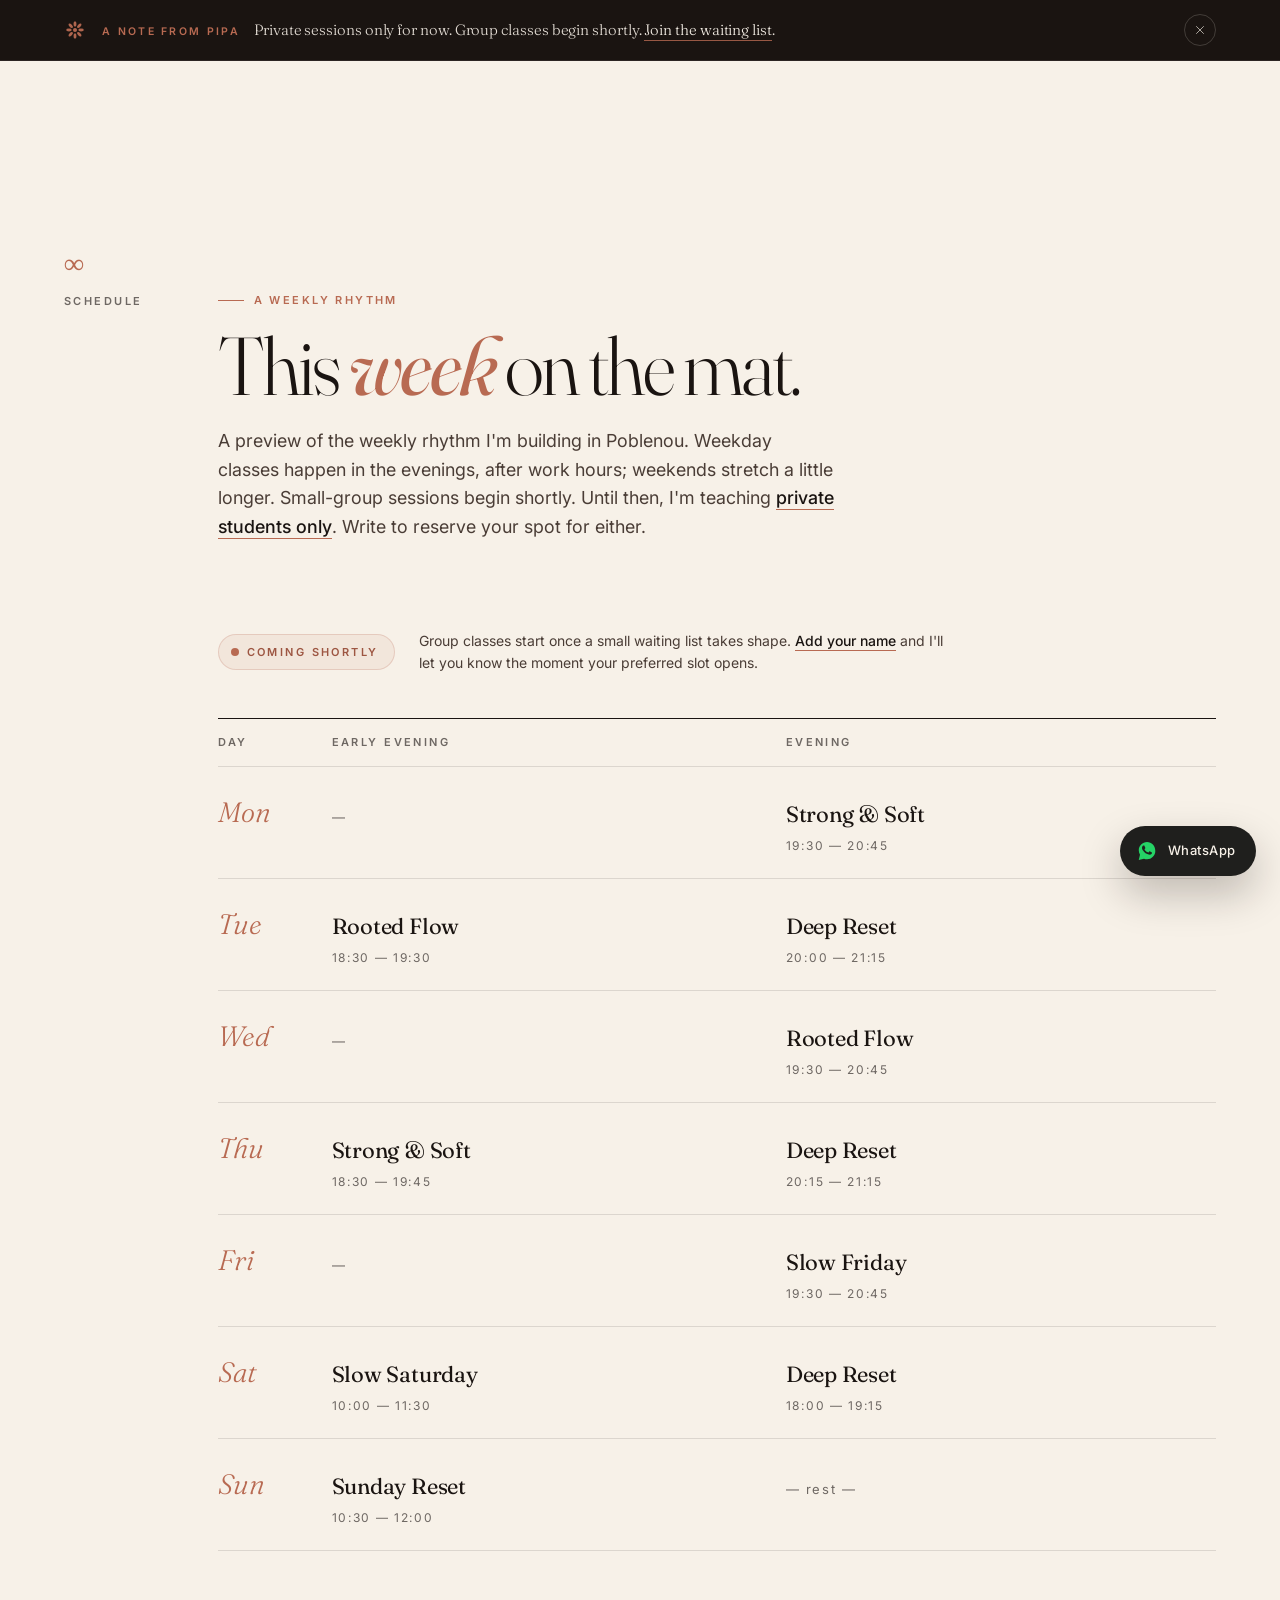
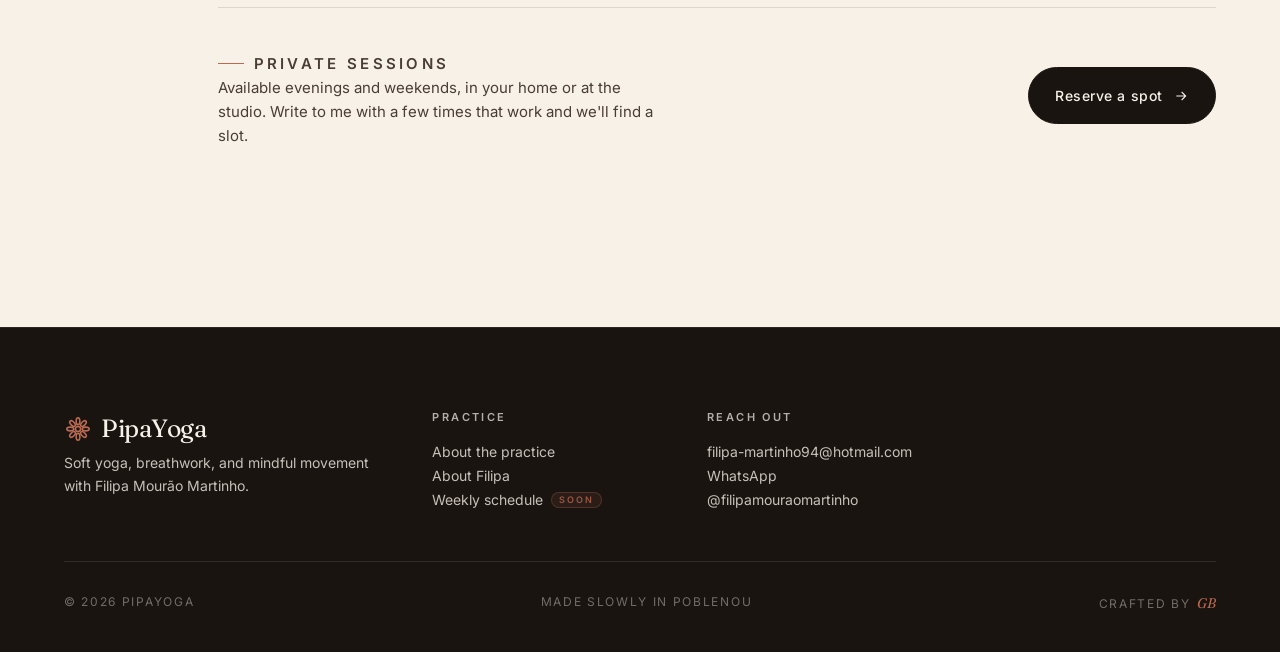
==== schedule.html @ 4cbe16d6 "Update schedule.html" ====
<!doctype html>
<html lang="en">
<head>
  <meta charset="utf-8" />
  <meta name="viewport" content="width=device-width, initial-scale=1" />
  <title>Schedule — PipaYoga · Filipa Mourão Martinho</title>
  <meta name="description" content="Weekly yoga schedule with Filipa in Poblenou, Barcelona. Evening classes on weekdays, longer sessions on weekends." />
  <meta name="theme-color" content="#f7f1e8" />

  <link rel="icon" type="image/svg+xml" href="./favicon.svg" />
  <link rel="apple-touch-icon" href="./favicon.svg" />
  <link rel="preconnect" href="https://fonts.googleapis.com">
  <link rel="preconnect" href="https://fonts.gstatic.com" crossorigin>
  <link rel="stylesheet" href="https://fonts.googleapis.com/css2?family=Fraunces:ital,opsz,wght@0,9..144,300;0,9..144,400;0,9..144,500;1,9..144,300;1,9..144,400&family=Inter:wght@400;500;600;700&display=swap">
  <link rel="stylesheet" href="styles.css" />
</head>
<body class="page-schedule">

<a class="skip" href="#main">Skip to content</a>
<div class="scroll-progress" aria-hidden="true"></div>

<!-- ========================== ANNOUNCEMENT BANNER ========================== -->
<aside class="announce" id="announce" role="region" aria-label="A note from Pipa">
  <div class="announce__inner">
    <svg class="announce__bloom" viewBox="0 0 24 24" aria-hidden="true">
      <ellipse cx="12" cy="5.4" rx="1.6" ry="3"/>
      <ellipse cx="12" cy="5.4" rx="1.6" ry="3" transform="rotate(45 12 12)"/>
      <ellipse cx="12" cy="5.4" rx="1.6" ry="3" transform="rotate(90 12 12)"/>
      <ellipse cx="12" cy="5.4" rx="1.6" ry="3" transform="rotate(135 12 12)"/>
      <ellipse cx="12" cy="5.4" rx="1.6" ry="3" transform="rotate(180 12 12)"/>
      <ellipse cx="12" cy="5.4" rx="1.6" ry="3" transform="rotate(225 12 12)"/>
      <ellipse cx="12" cy="5.4" rx="1.6" ry="3" transform="rotate(270 12 12)"/>
      <ellipse cx="12" cy="5.4" rx="1.6" ry="3" transform="rotate(315 12 12)"/>
      <circle cx="12" cy="12" r="2.2" fill="currentColor"/>
    </svg>
    <p class="announce__text">
      <span class="announce__eyebrow">A note from Pipa</span>
      <span class="announce__body">
        Private sessions only for now. Group classes begin shortly. <a href="index.html#contact">Join the waiting list</a>.
      </span>
    </p>
    <button class="announce__close" id="announceClose" aria-label="Dismiss announcement" aria-controls="announce">
      <svg viewBox="0 0 24 24" width="14" height="14" fill="none" stroke="currentColor" stroke-width="1.6" stroke-linecap="round" aria-hidden="true">
        <path d="M6 6l12 12M18 6L6 18"/>
      </svg>
    </button>
  </div>
</aside>

<header class="nav" id="nav">
  <a href="index.html#home" class="logo">
    <svg viewBox="0 0 24 24" width="28" height="28" fill="none" stroke="currentColor" stroke-width="1.35" stroke-linecap="round" stroke-linejoin="round" aria-hidden="true">
      <ellipse cx="12" cy="5.4" rx="1.6" ry="3"/>
      <ellipse cx="12" cy="5.4" rx="1.6" ry="3" transform="rotate(45 12 12)"/>
      <ellipse cx="12" cy="5.4" rx="1.6" ry="3" transform="rotate(90 12 12)"/>
      <ellipse cx="12" cy="5.4" rx="1.6" ry="3" transform="rotate(135 12 12)"/>
      <ellipse cx="12" cy="5.4" rx="1.6" ry="3" transform="rotate(180 12 12)"/>
      <ellipse cx="12" cy="5.4" rx="1.6" ry="3" transform="rotate(225 12 12)"/>
      <ellipse cx="12" cy="5.4" rx="1.6" ry="3" transform="rotate(270 12 12)"/>
      <ellipse cx="12" cy="5.4" rx="1.6" ry="3" transform="rotate(315 12 12)"/>
      <circle cx="12" cy="12" r="2.2"/>
    </svg>
    <span>PipaYoga</span>
  </a>

  <nav class="nav__links" aria-label="Primary">
    <a href="index.html#about">About</a>
    <a href="index.html#practice">Practice</a>
    <a href="index.html#filipa">Filipa</a>
    <a href="schedule.html" class="nav__link--soon" aria-current="page">Schedule<span class="nav__soon" aria-label="(group classes coming soon)">soon</span></a>
    <a href="index.html#voices">Voices</a>
    <a href="index.html#contact">Contact</a>
  </nav>

  <a class="nav__icon" href="https://instagram.com/filipamouraomartinho" target="_blank" rel="noopener" aria-label="Filipa on Instagram">
    <svg viewBox="0 0 24 24" width="18" height="18" fill="none" stroke="currentColor" stroke-width="1.6" stroke-linecap="round" stroke-linejoin="round" aria-hidden="true">
      <rect x="3" y="3" width="18" height="18" rx="5"/>
      <circle cx="12" cy="12" r="4"/>
      <circle cx="17.5" cy="6.5" r="1" fill="currentColor" stroke="none"/>
    </svg>
  </a>
  <a class="nav__cta" href="index.html#contact">Book a class</a>

  <button class="nav__menu" id="menuBtn" aria-expanded="false" aria-controls="mobileMenu" aria-label="Open menu">
    <span></span><span></span>
  </button>
</header>

<div class="mobile-menu" id="mobileMenu" aria-hidden="true">
  <nav>
    <a href="index.html#about">About</a>
    <a href="index.html#practice">Practice</a>
    <a href="index.html#filipa">Filipa</a>
    <a href="schedule.html" class="nav__link--soon">Schedule<span class="nav__soon">soon</span></a>
    <a href="index.html#voices">Voices</a>
    <a href="index.html#contact">Contact</a>
    <a href="https://instagram.com/filipamouraomartinho" target="_blank" rel="noopener">Instagram</a>
    <a class="mobile-menu__cta" href="index.html#contact">Book a class</a>
  </nav>
</div>

<main id="main">

  <section class="section section--page">
    <aside class="section__label">
      <span class="num">∞</span>
      <span class="kicker">Schedule</span>
    </aside>

    <header class="page-head">
      <p class="eyebrow">A weekly rhythm</p>
      <h1 class="display display--lg">This <em>week</em> on the mat.</h1>
      <p class="lead">A preview of the weekly rhythm I'm building in Poblenou. Weekday classes happen in the evenings, after work hours; weekends stretch a little longer. Small-group sessions begin shortly. Until then, I'm teaching <a href="index.html#contact" class="page-head__link">private students only</a>. Write to reserve your spot for either.</p>
    </header>

    <div class="schedule-preview" aria-label="Preview status">
      <span class="schedule-preview__tag">
        <span class="schedule-preview__dot" aria-hidden="true"></span>
        Coming shortly
      </span>
      <p class="schedule-preview__text">
        Group classes start once a small waiting list takes shape. <a href="index.html#contact">Add your name</a> and I'll let you know the moment your preferred slot opens.
      </p>
    </div>

    <div class="schedule">
      <div class="schedule__row schedule__row--head">
        <span>Day</span>
        <span>Early evening</span>
        <span>Evening</span>
      </div>

      <div class="schedule__row">
        <span class="schedule__day">Mon</span>
        <span class="schedule__cell schedule__cell--empty">—</span>
        <span class="schedule__cell">
          <strong>Strong &amp; Soft</strong>
          <em>19:30 — 20:45</em>
        </span>
      </div>

      <div class="schedule__row">
        <span class="schedule__day">Tue</span>
        <span class="schedule__cell">
          <strong>Rooted Flow</strong>
          <em>18:30 — 19:30</em>
        </span>
        <span class="schedule__cell">
          <strong>Deep Reset</strong>
          <em>20:00 — 21:15</em>
        </span>
      </div>

      <div class="schedule__row">
        <span class="schedule__day">Wed</span>
        <span class="schedule__cell schedule__cell--empty">—</span>
        <span class="schedule__cell">
          <strong>Rooted Flow</strong>
          <em>19:30 — 20:45</em>
        </span>
      </div>

      <div class="schedule__row">
        <span class="schedule__day">Thu</span>
        <span class="schedule__cell">
          <strong>Strong &amp; Soft</strong>
          <em>18:30 — 19:45</em>
        </span>
        <span class="schedule__cell">
          <strong>Deep Reset</strong>
          <em>20:15 — 21:15</em>
        </span>
      </div>

      <div class="schedule__row">
        <span class="schedule__day">Fri</span>
        <span class="schedule__cell schedule__cell--empty">—</span>
        <span class="schedule__cell">
          <strong>Slow Friday</strong>
          <em>19:30 — 20:45</em>
        </span>
      </div>

      <div class="schedule__row">
        <span class="schedule__day">Sat</span>
        <span class="schedule__cell">
          <strong>Slow Saturday</strong>
          <em>10:00 — 11:30</em>
        </span>
        <span class="schedule__cell">
          <strong>Deep Reset</strong>
          <em>18:00 — 19:15</em>
        </span>
      </div>

      <div class="schedule__row">
        <span class="schedule__day">Sun</span>
        <span class="schedule__cell">
          <strong>Sunday Reset</strong>
          <em>10:30 — 12:00</em>
        </span>
        <span class="schedule__cell schedule__cell--empty">— rest —</span>
      </div>
    </div>

    <div class="schedule__foot">
      <div>
        <p class="eyebrow">Private sessions</p>
        <p>Available evenings and weekends, in your home or at the studio. Write to me with a few times that work and we'll find a slot.</p>
      </div>
      <a class="btn btn--primary" href="index.html#contact">
        Reserve a spot
        <svg viewBox="0 0 24 24" width="16" height="16" fill="none" stroke="currentColor" stroke-width="1.6"><path d="M5 12h14M13 6l6 6-6 6"/></svg>
      </a>
    </div>
  </section>

</main>

<footer class="footer">
  <div class="footer__top">
    <div class="footer__brand">
      <span class="logo logo--footer">
        <svg viewBox="0 0 24 24" width="28" height="28" fill="none" stroke="currentColor" stroke-width="1.35" stroke-linecap="round" stroke-linejoin="round" aria-hidden="true">
          <ellipse cx="12" cy="5.4" rx="1.6" ry="3"/>
          <ellipse cx="12" cy="5.4" rx="1.6" ry="3" transform="rotate(45 12 12)"/>
          <ellipse cx="12" cy="5.4" rx="1.6" ry="3" transform="rotate(90 12 12)"/>
          <ellipse cx="12" cy="5.4" rx="1.6" ry="3" transform="rotate(135 12 12)"/>
          <ellipse cx="12" cy="5.4" rx="1.6" ry="3" transform="rotate(180 12 12)"/>
          <ellipse cx="12" cy="5.4" rx="1.6" ry="3" transform="rotate(225 12 12)"/>
          <ellipse cx="12" cy="5.4" rx="1.6" ry="3" transform="rotate(270 12 12)"/>
          <ellipse cx="12" cy="5.4" rx="1.6" ry="3" transform="rotate(315 12 12)"/>
          <circle cx="12" cy="12" r="2.2"/>
        </svg>
        PipaYoga
      </span>
      <p>Soft yoga, breathwork, and mindful movement with Filipa Mourão Martinho.</p>
    </div>
    <div>
      <strong>Practice</strong>
      <p><a href="index.html#about">About the practice</a><br>
      <a href="index.html#filipa">About Filipa</a><br>
      <a href="schedule.html" class="nav__link--soon">Weekly schedule<span class="nav__soon">soon</span></a></p>
    </div>
    <div>
      <strong>Reach out</strong>
      <p><a href="mailto:filipa-martinho94@hotmail.com">filipa-martinho94@hotmail.com</a><br>
      <a href="https://wa.me/351912135446" target="_blank" rel="noopener">WhatsApp</a><br>
      <a href="https://instagram.com/filipamouraomartinho" target="_blank" rel="noopener">@filipamouraomartinho</a></p>
    </div>
  </div>
  <div class="footer__bottom">
    <span>© <span id="year">2026</span> PipaYoga</span>
    <span>Made slowly in Poblenou</span>
    <span class="footer__sig">Crafted by <em>GB</em></span>
  </div>
</footer>

<a class="whatsapp" href="https://wa.me/351912135446?text=Hi%20Filipa%2C%20I%27d%20like%20to%20book%20a%20class" target="_blank" rel="noopener" aria-label="Message Filipa on WhatsApp">
  <svg viewBox="0 0 32 32" width="22" height="22" fill="currentColor" aria-hidden="true">
    <path d="M16.04 3C9.4 3 4 8.4 4 15.04c0 2.27.63 4.5 1.83 6.43L4 29l7.7-1.78a12 12 0 0 0 4.34.81h.01c6.64 0 12.04-5.4 12.04-12.04C28.09 8.4 22.69 3 16.04 3zm6.94 16.7c-.3.83-1.74 1.62-2.4 1.7-.61.06-1.38.09-2.23-.14-.51-.16-1.18-.38-2.03-.74-3.57-1.54-5.9-5.13-6.08-5.36-.18-.24-1.45-1.93-1.45-3.68 0-1.74.92-2.6 1.24-2.96.32-.36.7-.45.93-.45.23 0 .47.01.67.01.21.01.5-.08.78.6.3.71 1 2.45 1.09 2.62.09.18.15.39.03.62-.12.24-.18.39-.36.6-.18.21-.39.47-.55.63-.18.18-.37.38-.16.74.21.36.93 1.54 2 2.49 1.37 1.22 2.53 1.6 2.89 1.78.36.18.57.15.78-.09.21-.24.9-1.05 1.14-1.41.24-.36.48-.3.81-.18.33.12 2.07.98 2.43 1.16.36.18.6.27.69.42.09.15.09.86-.21 1.69z"/>
  </svg>
  <span>WhatsApp</span>
</a>

<script src="script.js"></script>
</body>
</html>
---- styles.css ----
/* =====================================================
   PIPA YOGA — editorial wellness magazine
   ===================================================== */

/* ---------- Tokens ---------- */
:root {
  /* Colour — disciplined: paper, ink, one accent */
  --paper:        #f7f1e8;
  --paper-warm:   #efe5d4;
  --paper-deep:   #e6d8c3;
  --ink:          #1a1411;
  --ink-soft:     #4a3d36;
  --ink-muted:    rgba(26, 20, 17, 0.62);
  --ink-faint:    rgba(26, 20, 17, 0.14);
  --line:         rgba(26, 20, 17, 0.12);
  --line-soft:    rgba(26, 20, 17, 0.07);
  --clay:         #b86a52;
  --clay-deep:    #9d5642;

  /* Type */
  --serif:  "Fraunces", "Times New Roman", Georgia, serif;
  --sans:   "Inter", -apple-system, BlinkMacSystemFont, "Segoe UI", Helvetica, Arial, sans-serif;

  /* Rhythm */
  --gutter: 5vw;
  --max:    1320px;
  --radius: 8px;
  --radius-img: 14px;

  /* Motion */
  --ease: cubic-bezier(.22,.61,.36,1);
  --ease-out: cubic-bezier(.16,1,.3,1);
}

/* ---------- Reset / base ---------- */
*, *::before, *::after { box-sizing: border-box; }
html { -webkit-text-size-adjust: 100%; scroll-behavior: smooth; }body {
  margin: 0;
  font-family: var(--sans);
  font-size: 17px;
  line-height: 1.65;
  color: var(--ink);
  background: var(--paper);
  -webkit-font-smoothing: antialiased;
  text-rendering: optimizeLegibility;
  overflow-x: hidden;
}
img, svg { display: block; max-width: 100%; }
a { color: inherit; text-decoration: none; }
button { font: inherit; cursor: pointer; background: none; border: 0; color: inherit; }
input, select, textarea { font: inherit; color: inherit; }

::selection { background: var(--clay); color: var(--paper); }

/* In-page anchor links shouldn't hide behind the sticky nav */
section[id], .hero { scroll-margin-top: 84px; }

/* Accessible focus rings — only when keyboard-navigating */
:focus { outline: none; }
:focus-visible {
  outline: 2px solid var(--clay);
  outline-offset: 3px;
  border-radius: 4px;
}
.btn:focus-visible,
.nav__cta:focus-visible,
.voices__arrow:focus-visible,
.voices__dot:focus-visible {
  outline-offset: 4px;
}

.skip {
  position: absolute; left: -9999px; top: 0;
  background: var(--ink); color: var(--paper);
  padding: 12px 16px; z-index: 100;
}
.skip:focus { left: 12px; top: 12px; }

/* ---------- Scroll progress ---------- */
.scroll-progress {
  position: fixed; top: 0; left: 0; right: 0;
  height: 2px; background: var(--clay);
  transform-origin: 0 50%; transform: scaleX(0);
  z-index: 60; transition: transform .15s linear;
}

/* ---------- Type ---------- */
.eyebrow {
  margin: 0 0 18px;
  font-family: var(--sans);
  font-size: 11px;
  letter-spacing: .22em;
  text-transform: uppercase;
  font-weight: 600;
  color: var(--clay);
  display: inline-flex; align-items: center; gap: 10px;
}
.eyebrow::before {
  content: ""; width: 26px; height: 1px; background: var(--clay);
}
.eyebrow--light { color: rgba(247,241,232,.86); }
.eyebrow--light::before { background: rgba(247,241,232,.6); }

.label {
  font-family: var(--sans);
  font-size: 11px;
  letter-spacing: .22em;
  text-transform: uppercase;
  font-weight: 500;
  color: var(--ink-muted);
}

.display {
  margin: 0;
  font-family: var(--serif);
  font-weight: 300;
  font-style: normal;
  font-size: clamp(56px, 11vw, 168px);
  line-height: .92;
  letter-spacing: -.035em;
  font-variation-settings: "opsz" 144;
}
.display em {
  font-style: italic;
  font-weight: 400;
  color: var(--clay);
}
.display--lg { font-size: clamp(48px, 9vw, 132px); }
.display--md { font-size: clamp(40px, 6.6vw, 92px); letter-spacing: -.025em; }
.display--sm { font-size: clamp(32px, 4vw, 56px); letter-spacing: -.02em; }

.lead {
  margin: 24px 0 0;
  max-width: 56ch;
  font-size: clamp(17px, 1.4vw, 20px);
  line-height: 1.6;
  color: var(--ink-soft);
}
.lead--light { color: rgba(247,241,232,.84); }

.lede {
  margin: 0;
  max-width: 52ch;
  font-size: clamp(17px, 1.5vw, 21px);
  line-height: 1.55;
  color: var(--ink-soft);
}

.drop::first-letter {
  font-family: var(--serif);
  font-size: 4.4em;
  font-weight: 400;
  font-style: italic;
  float: left;
  line-height: .85;
  padding: 8px 14px 0 0;
  color: var(--clay);
}

/* ---------- Buttons ---------- */
.btn {
  --bg: transparent;
  --fg: var(--ink);
  --bd: var(--ink);
  display: inline-flex; align-items: center; justify-content: center; gap: 10px;
  padding: 16px 26px;
  border: 1px solid var(--bd);
  background: var(--bg);
  color: var(--fg);
  font-weight: 500;
  font-size: 14px;
  letter-spacing: .04em;
  border-radius: 999px;
  transition: transform .35s var(--ease), background .35s var(--ease), color .35s var(--ease), border-color .35s var(--ease), box-shadow .35s var(--ease);
  will-change: transform;
}
.btn svg { transition: transform .35s var(--ease); }
.btn:hover { transform: translateY(-2px); box-shadow: 0 14px 30px rgba(26,20,17,.12); }
.btn:hover svg { transform: translateX(3px); }

.btn--primary { --bg: var(--ink); --fg: var(--paper); --bd: var(--ink); }
.btn--primary:hover { --bg: var(--clay); --bd: var(--clay); }

.btn--ghost { --bg: transparent; --fg: var(--ink); --bd: var(--ink-faint); }
.btn--ghost:hover { --bd: var(--ink); }

.btn--light { --bg: var(--paper); --fg: var(--ink); --bd: var(--paper); }
.btn--light:hover { --bg: var(--clay); --fg: var(--paper); --bd: var(--clay); }

.btn--sm { padding: 12px 20px; font-size: 13px; }

/* ---------- Nav ---------- */
.nav {
  position: fixed; top: 0; left: 0; right: 0;
  height: 78px;
  padding: 0 var(--gutter);
  display: flex; align-items: center; justify-content: space-between;
  z-index: 50;
  background: rgba(247, 241, 232, .82);
  backdrop-filter: saturate(140%) blur(14px);
  -webkit-backdrop-filter: saturate(140%) blur(14px);
  border-bottom: 1px solid transparent;
  transition: height .3s var(--ease), background .3s var(--ease), border-color .3s var(--ease);
}
.nav.is-scrolled {
  height: 64px;
  border-color: var(--line-soft);
  background: rgba(247, 241, 232, .94);
}
.logo {
  display: inline-flex; align-items: center; gap: 9px;
  font-family: var(--serif);
  font-size: 23px;
  font-weight: 400;
  letter-spacing: -.012em;
}
.logo svg {
  color: var(--clay);
  flex-shrink: 0;
  /* let the sunflower spin slowly when you hover the lockup */
  transition: transform 1.2s var(--ease);
  transform-origin: 50% 50%;
}
.logo:hover svg { transform: rotate(45deg); }
.logo--footer { color: var(--paper); font-size: 25px; }
.logo--footer svg { color: var(--clay); }

.nav__links {
  display: flex; gap: 32px;
  font-size: 13px;
  letter-spacing: .04em;
  font-weight: 500;
}
.nav__links a {
  color: var(--ink-muted);
  position: relative;
  padding: 6px 0;
  transition: color .25s var(--ease);
}
.nav__links a::after {
  content: ""; position: absolute; left: 0; bottom: 0;
  width: 100%; height: 1px; background: var(--ink);
  transform: scaleX(0); transform-origin: 100% 50%;
  transition: transform .35s var(--ease);
}
.nav__links a:hover, .nav__links a[aria-current="page"] { color: var(--ink); }
.nav__links a:hover::after, .nav__links a[aria-current="page"]::after { transform: scaleX(1); transform-origin: 0 50%; }

/* Schedule link gets a small "soon" annotation while group classes
   are being scheduled. Sits inline so the link itself stays clickable
   as one element. Reads as an editorial whisper, not a badge. */
.nav__link--soon { display: inline-flex; align-items: center; gap: 8px; }
/* Don't run the full-width underline beneath the pill — the pill IS
   the visual emphasis on this link. */
.nav__link--soon::after { display: none; }
.nav__soon {
  display: inline-flex;
  align-items: center;
  padding: 2px 7px 3px;
  background: rgba(184, 106, 82, 0.10);
  border: 1px solid rgba(184, 106, 82, 0.28);
  border-radius: 999px;
  font-family: var(--sans);
  font-size: 9px;
  letter-spacing: .2em;
  text-transform: uppercase;
  font-weight: 600;
  color: var(--clay-deep);
  line-height: 1;
  transition: background .25s var(--ease), color .25s var(--ease), border-color .25s var(--ease);
}
.nav__link--soon:hover .nav__soon {
  background: var(--clay);
  color: var(--paper);
  border-color: var(--clay);
}
/* The mobile-menu uses bigger Fraunces lines, so the soon pill needs
   more breathing room and a slightly larger size to balance. */
.mobile-menu .nav__link--soon { gap: 12px; }
.mobile-menu .nav__soon {
  font-size: 10px;
  padding: 3px 10px 4px;
}

.nav__cta {
  display: inline-flex; align-items: center;
  padding: 10px 18px;
  border: 1px solid var(--ink);
  border-radius: 999px;
  font-size: 13px; font-weight: 500;
  transition: background .3s var(--ease), color .3s var(--ease);
}
.nav__cta:hover { background: var(--ink); color: var(--paper); }

.nav__icon {
  display: inline-flex; align-items: center; justify-content: center;
  width: 38px; height: 38px;
  margin-right: 6px;
  border-radius: 999px;
  color: var(--ink-muted);
  transition: color .25s var(--ease), background .25s var(--ease), transform .35s var(--ease);
}
.nav__icon:hover { color: var(--clay); background: rgba(26,20,17,.05); transform: translateY(-1px); }

.nav__menu {
  display: none;
  width: 36px; height: 36px;
  flex-direction: column; align-items: center; justify-content: center; gap: 5px;
}
.nav__menu span {
  display: block; width: 22px; height: 1.5px;
  background: var(--ink); transition: transform .3s var(--ease), opacity .2s var(--ease);
}
.nav__menu[aria-expanded="true"] span:first-child { transform: translateY(3px) rotate(45deg); }
.nav__menu[aria-expanded="true"] span:last-child { transform: translateY(-3px) rotate(-45deg); }

.mobile-menu {
  position: fixed; inset: 0;
  background: var(--paper);
  z-index: 45;
  display: flex; align-items: center; justify-content: center;
  opacity: 0; pointer-events: none;
  transition: opacity .35s var(--ease);
}
.mobile-menu.is-open { opacity: 1; pointer-events: auto; }
.mobile-menu nav {
  display: flex; flex-direction: column; gap: 18px;
  text-align: center;
  font-family: var(--serif);
  font-size: 36px;
  font-weight: 300;
}
.mobile-menu nav a { color: var(--ink); }
.mobile-menu__cta {
  margin-top: 18px;
  font-family: var(--sans);
  font-size: 14px;
  letter-spacing: .04em;
  padding: 14px 28px;
  border: 1px solid var(--ink);
  border-radius: 999px;
}

/* ---------- Section primitives ---------- */
.section {
  position: relative;
  padding: clamp(96px, 14vw, 180px) var(--gutter);
  max-width: var(--max);
  margin: 0 auto;
}
.section__label {
  position: absolute;
  left: var(--gutter);
  top: clamp(96px, 14vw, 180px);
  display: flex; flex-direction: column; gap: 6px;
  font-size: 11px;
  letter-spacing: .22em;
  text-transform: uppercase;
  font-weight: 600;
  color: var(--ink-muted);
  /* sticky on tall screens */
}
.section__label .num {
  font-family: var(--serif);
  font-size: 28px;
  font-weight: 300;
  font-style: italic;
  letter-spacing: 0;
  text-transform: none;
  color: var(--clay);
}
.section__label--light { color: var(--paper); }
.section__label--light .num { color: var(--clay); }
.section__label--light .kicker { color: var(--paper); opacity: .92; }

.section__head {
  max-width: 880px;
  margin: 0 0 clamp(48px, 7vw, 88px) clamp(0px, 12vw, 200px);
}

/* ---------- HERO ---------- */
.hero {
  position: relative;
  min-height: 100vh;
  padding: 108px var(--gutter) 70px;
  max-width: var(--max);
  margin: 0 auto;
  display: grid;
  grid-template-columns: 1.35fr 1fr;
  grid-template-rows: auto auto 1fr;
  gap: 0 60px;
  align-items: start;
}
.hero__meta {
  grid-column: 1 / -1;
  display: flex; justify-content: space-between; align-items: center;
  padding-bottom: 16px;
  border-bottom: 1px solid var(--line);
  margin-bottom: clamp(28px, 4vw, 48px);
}
.hero h1.display {
  grid-column: 1 / 2;
  grid-row: 2 / 3;
  align-self: start;
  margin-top: clamp(8px, 2vw, 24px);
  /* Slightly tighter than the global .display so two-word lines fit the hero column */
  font-size: clamp(54px, 9.4vw, 148px);
}
/* Each line of the hero headline holds together — never wraps mid-phrase */
.hero__line {
  display: inline-block;
  white-space: nowrap;
}
.hero__foot {
  grid-column: 1 / 2;
  grid-row: 3 / 4;
  margin-top: clamp(32px, 5vw, 56px);
  display: flex; flex-direction: column; gap: 24px;
  max-width: 580px;
}
.hero__actions { display: flex; flex-wrap: wrap; gap: 12px; }
.hero__image {
  grid-column: 2 / 3;
  grid-row: 2 / 4;
  margin: 0;
  position: relative;
  align-self: start;
}
.hero__image-main {
  margin: 0;
  position: relative;
  border-radius: var(--radius-img);
  overflow: hidden;
  /* Safari fix: isolation + radial mask forces overflow:hidden to clip transformed children */
  isolation: isolate;
  -webkit-mask-image: -webkit-radial-gradient(white, black);
          mask-image: radial-gradient(white, black);
  background: var(--paper);
  transition: box-shadow .6s var(--ease);
  box-shadow: 0 28px 64px rgba(26, 20, 17, 0.14);
}
.hero__image-main img {
  display: block;
  width: 100%;
  height: clamp(440px, 72vh, 760px);
  object-fit: cover;
  border-radius: var(--radius-img);
  will-change: transform;
}
.hero__image:hover .hero__image-main {
  box-shadow: 0 36px 80px rgba(26, 20, 17, 0.18);
}

/* ----- Hero pull-quote (paper card, top-left, balances the credential card) ----- */
.hero__quote {
  margin: 0;
  position: absolute;
  top: -22px;
  left: -34px;
  z-index: 4;
  width: clamp(196px, 26%, 232px);
  display: grid;
  grid-template-columns: auto 1fr;
  align-items: start;
  gap: 6px 12px;

  background: var(--paper);
  padding: 16px 20px 18px;
  border-radius: 4px;

  opacity: 0;
  transform: rotate(0deg) translate(-22px, -22px) scale(.94);
  transition:
    opacity 1.2s var(--ease-out) .25s,
    transform 1.2s var(--ease-out) .25s,
    box-shadow .5s var(--ease);
  box-shadow:
    0 1px 2px rgba(26, 20, 17, 0.08),
    0 24px 56px rgba(26, 20, 17, 0.20);
}
.hero__image.is-visible .hero__quote {
  opacity: 1;
  transform: rotate(-2.2deg) translate(0, 0) scale(1);
}
.hero__quote-mark {
  font-family: var(--serif);
  font-weight: 300;
  font-style: italic;
  font-size: 56px;
  line-height: .55;
  color: var(--clay);
  margin-top: 10px;
  user-select: none;
}
.hero__quote-text {
  margin: 0;
  font-family: var(--serif);
  font-weight: 300;
  font-style: italic;
  font-size: clamp(17px, 1.55vw, 20px);
  line-height: 1.25;
  letter-spacing: -.012em;
  color: var(--ink);
}
.hero__quote-text em {
  font-style: italic;
  color: var(--clay);
  font-weight: 400;
}
.hero__image:hover .hero__quote {
  transform: rotate(0deg) translateY(-6px) scale(1.03);
  box-shadow:
    0 1px 2px rgba(26, 20, 17, 0.08),
    0 36px 80px rgba(26, 20, 17, 0.28);
}

/* ----- Credential card (polaroid-style, intentional, anchors credibility) ----- */
.hero__credential {
  margin: 0;
  position: absolute;
  right: -34px;
  bottom: -56px;
  z-index: 3;
  width: clamp(196px, 28%, 248px);

  background: var(--paper);
  padding: 12px 12px 18px;
  border-radius: 4px;

  display: flex;
  flex-direction: column;
  gap: 14px;

  opacity: 0;
  transform: rotate(0deg) translate(28px, 40px) scale(.94);
  transition:
    opacity 1.2s var(--ease-out) .45s,
    transform 1.2s var(--ease-out) .45s,
    box-shadow .5s var(--ease);
  box-shadow:
    0 1px 2px rgba(26, 20, 17, 0.08),
    0 26px 60px rgba(26, 20, 17, 0.22);
}
.hero__image.is-visible .hero__credential {
  opacity: 1;
  transform: rotate(2.5deg) translate(0, 0) scale(1);
}
.hero__credential-photo {
  width: 100%;
  height: clamp(170px, 22vh, 210px);
  overflow: hidden;
  border-radius: 2px;
  background: var(--paper-warm);
  position: relative;
}
.hero__credential-photo img {
  display: block;
  width: 100%;
  height: 100%;
  object-fit: cover;
  transition: transform 1.2s var(--ease-out);
}
.hero__credential-cap {
  display: flex;
  flex-direction: column;
  align-items: center;
  gap: 6px;
  padding: 0 6px 2px;
  text-align: center;
}
.hero__credential-eyebrow {
  font-family: var(--sans);
  font-size: 9px;
  letter-spacing: .3em;
  text-transform: uppercase;
  font-weight: 700;
  color: var(--clay);
  display: inline-flex;
  align-items: center;
  gap: 8px;
}
.hero__credential-eyebrow::before,
.hero__credential-eyebrow::after {
  content: "";
  display: inline-block;
  width: 16px;
  height: 1px;
  background: var(--clay);
  opacity: .55;
}
.hero__credential-title {
  font-family: var(--serif);
  font-weight: 400;
  font-style: normal;
  font-size: clamp(17px, 1.6vw, 20px);
  letter-spacing: -.012em;
  color: var(--ink);
  line-height: 1.1;
}
.hero__credential-title em {
  font-style: italic;
  color: var(--clay);
}
.hero__credential-meta {
  font-family: var(--sans);
  font-size: 9.5px;
  letter-spacing: .2em;
  text-transform: uppercase;
  font-weight: 500;
  color: var(--ink-muted);
  line-height: 1.5;
}
.hero__image:hover .hero__credential {
  transform: rotate(0deg) translateY(-6px) scale(1.03);
  box-shadow:
    0 1px 2px rgba(26, 20, 17, 0.08),
    0 36px 80px rgba(26, 20, 17, 0.28);
}
.hero__image:hover .hero__credential-photo img {
  transform: scale(1.04);
}
.hero__scroll {
  /* Sits inline within .hero__actions, next to the buttons.
     Visible immediately on hero load — no scrolling required. */
  display: inline-flex;
  align-items: center;
  gap: 10px;
  margin-left: 6px;
  padding: 16px 4px;
  font-size: 11px;
  letter-spacing: .22em;
  text-transform: uppercase;
  color: var(--ink-muted);
  animation: bob 2.6s ease-in-out infinite;
  transition: color .25s var(--ease);
}
.hero__scroll:hover { color: var(--ink); }
.hero__scroll svg { transition: transform .35s var(--ease); }
.hero__scroll:hover svg { transform: translateY(2px); }
@keyframes bob {
  0%, 100% { transform: translateY(0); }
  50%      { transform: translateY(4px); }
}

/* ---------- INTRO ---------- */
.intro {
  display: grid;
  grid-template-columns: 1fr 1.1fr;
  gap: clamp(40px, 6vw, 84px);
  align-items: center;
  margin-left: clamp(0px, 12vw, 200px);
}
.intro__image { margin: 0; position: relative; }
.intro__image img {
  width: 100%;
  height: clamp(420px, 60vh, 640px);
  object-fit: cover;
  border-radius: var(--radius-img);
}
.intro__image figcaption {
  margin-top: 12px;
  font-size: 11px;
  letter-spacing: .2em;
  text-transform: uppercase;
  color: var(--ink-muted);
}
.facts {
  margin: 40px 0 0;
  display: grid;
  grid-template-columns: repeat(3, 1fr);
  gap: 24px;
  border-top: 1px solid var(--line);
  padding-top: 28px;
}
.facts div {
  display: flex; flex-direction: column; gap: 6px;
}
.facts dt {
  font-family: var(--serif);
  font-size: clamp(36px, 4vw, 52px);
  font-weight: 300;
  font-style: italic;
  color: var(--ink);
  line-height: 1;
  letter-spacing: -.02em;
}
.facts dd {
  margin: 0;
  font-size: 12px;
  letter-spacing: .14em;
  text-transform: uppercase;
  color: var(--ink-muted);
  font-weight: 500;
}

/* ---------- PRACTICE cards ---------- */
.cards {
  display: grid;
  grid-template-columns: repeat(3, 1fr);
  gap: 28px;
}
.card {
  display: flex; flex-direction: column;
  border-top: 1px solid var(--line);
  padding-top: 18px;
  transition: transform .5s var(--ease);
}
.card:hover { transform: translateY(-4px); }
.card__image {
  overflow: hidden;
  border-radius: var(--radius-img);
  margin-bottom: 22px;
}
.card__image img {
  width: 100%;
  height: 380px;
  object-fit: cover;
  transition: transform 1.2s var(--ease-out);
}
.card:hover .card__image img { transform: scale(1.04); }
.card__body { padding: 0 4px; }
.card__num {
  font-family: var(--serif);
  font-size: 18px;
  font-style: italic;
  color: var(--clay);
  display: inline-block;
  margin-bottom: 6px;
}
.card__kicker {
  margin: 0;
  font-size: 11px;
  letter-spacing: .22em;
  text-transform: uppercase;
  color: var(--ink-muted);
  font-weight: 600;
}
.card h3 {
  margin: 8px 0 10px;
  font-family: var(--serif);
  font-weight: 400;
  font-size: clamp(28px, 2.6vw, 38px);
  letter-spacing: -.02em;
  line-height: 1.05;
}
.card p {
  margin: 0;
  color: var(--ink-soft);
  font-size: 15px;
  line-height: 1.6;
}

/* A quiet line under the Practice cards pointing at the schedule —
   mirrors .sessions__note (centered, muted, clay-underline link). */
.practice__note {
  margin: clamp(40px, 5vw, 56px) 0 0;
  font-size: 14px;
  color: var(--ink-muted);
  text-align: center;
}
.practice__note a {
  color: var(--ink);
  border-bottom: 1px solid var(--clay);
  padding-bottom: 2px;
  font-weight: 500;
  transition: color .25s var(--ease), border-color .25s var(--ease);
}
.practice__note a:hover {
  color: var(--clay);
}

/* ---------- TRAINING (with marquee) ---------- */
.section--training {
  background: var(--paper-warm);
  max-width: none;
  padding-left: var(--gutter);
  padding-right: 0;
  overflow: hidden;
}
.training {
  max-width: var(--max);
  margin: 0 auto;
  padding-right: var(--gutter);
}
.training__copy {
  margin-left: clamp(0px, 12vw, 200px);
  max-width: 720px;
}
.marquee {
  margin-top: clamp(48px, 6vw, 80px);
  overflow: hidden;
  border-top: 1px solid var(--line);
  border-bottom: 1px solid var(--line);
  padding: 28px 0;
  -webkit-mask-image: linear-gradient(90deg, transparent, #000 8%, #000 92%, transparent);
          mask-image: linear-gradient(90deg, transparent, #000 8%, #000 92%, transparent);
}
.marquee__track {
  display: inline-flex;
  white-space: nowrap;
  gap: 36px;
  padding-left: 36px;
  font-family: var(--serif);
  font-size: clamp(28px, 4vw, 48px);
  font-weight: 300;
  font-style: italic;
  color: var(--ink);
  animation: marquee 40s linear infinite;
}
.marquee__track .dot { color: var(--clay); }
@keyframes marquee {
  to { transform: translateX(-50%); }
}

/* ---------- BENEFITS ---------- */
.benefits {
  list-style: none;
  margin: 0; padding: 0;
  display: grid;
  grid-template-columns: repeat(4, 1fr);
  gap: 0;
  border-top: 1px solid var(--line);
}
.benefits li {
  padding: 36px 28px 36px 0;
  border-right: 1px solid var(--line);
  position: relative;
}
.benefits li:last-child { border-right: 0; padding-right: 0; }
.benefits__num {
  font-family: var(--serif);
  font-size: 14px;
  font-style: italic;
  color: var(--clay);
}
.benefits h3 {
  margin: 18px 0 12px;
  font-family: var(--serif);
  font-weight: 400;
  font-size: clamp(24px, 2vw, 30px);
  letter-spacing: -.015em;
}
.benefits p {
  margin: 0;
  color: var(--ink-soft);
  font-size: 15px;
  line-height: 1.55;
}

/* ---------- FILIPA ---------- */
.filipa {
  display: grid;
  grid-template-columns: 1fr 1.2fr;
  gap: clamp(40px, 6vw, 84px);
  align-items: center;
  margin-left: clamp(0px, 12vw, 200px);
}
.filipa__image { margin: 0; position: relative; }
.filipa__image img {
  width: 100%;
  height: clamp(440px, 62vh, 620px);
  object-fit: cover;
  border-radius: var(--radius-img);
}
.filipa__image figcaption {
  margin-top: 12px;
  font-size: 11px;
  letter-spacing: .2em;
  text-transform: uppercase;
  color: var(--ink-muted);
}
.filipa__copy p { margin: 18px 0 0; color: var(--ink-soft); font-size: 16px; line-height: 1.7; max-width: 56ch; }
.filipa__copy .btn { margin-top: 32px; }

/* ---------- QUOTE ---------- */
.quote {
  padding: clamp(120px, 16vw, 200px) var(--gutter);
  background: var(--ink);
  color: var(--paper);
  text-align: center;
  position: relative;
}
.quote__inner {
  max-width: 1100px;
  margin: 0 auto;
  position: relative;
}
.quote .mark {
  display: block;
  font-family: var(--serif);
  font-size: clamp(120px, 18vw, 240px);
  font-weight: 300;
  line-height: .6;
  color: var(--clay);
  margin-bottom: 30px;
}
.quote .display em { color: var(--clay); }
.quote__byline {
  display: inline-block;
  margin-top: 36px;
  font-size: 11px;
  letter-spacing: .22em;
  text-transform: uppercase;
  color: rgba(247,241,232,.6);
  font-weight: 500;
}

/* ---------- VOICES (testimonials) ---------- */
.section--voices {
  background: var(--paper-warm);
  max-width: none;
  padding-left: var(--gutter);
  padding-right: var(--gutter);
  overflow: hidden;
}
.section--voices > .section__label {
  /* keep label aligned to outer gutter */
}
.section--voices .section__head {
  max-width: 880px;
}
.voices {
  position: relative;
  max-width: var(--max);
  margin: 0 auto;
}
.voices__counter {
  position: absolute;
  top: -88px;
  right: 0;
  display: flex;
  align-items: baseline;
  gap: 6px;
  font-family: var(--serif);
  font-style: italic;
  font-weight: 300;
  pointer-events: none;
}
.voices__count-current {
  font-size: clamp(48px, 5.4vw, 76px);
  color: var(--clay);
  letter-spacing: -.03em;
  line-height: .9;
  transition: color .4s var(--ease);
}
.voices__count-total {
  font-size: clamp(14px, 1.3vw, 18px);
  color: var(--ink-muted);
  letter-spacing: .02em;
}
.voices__stage {
  position: relative;
  margin-left: clamp(0px, 12vw, 200px);
  min-height: clamp(540px, 62vh, 660px);
}
.voice {
  position: absolute;
  inset: 0;
  display: grid;
  grid-template-columns: 5fr 7fr;
  gap: clamp(40px, 6vw, 84px);
  align-items: center;
  opacity: 0;
  pointer-events: none;
  visibility: hidden;
  transition: opacity .7s var(--ease-out), visibility 0s linear .7s;
}
.voice.is-active {
  opacity: 1;
  pointer-events: auto;
  visibility: visible;
  transition: opacity .8s var(--ease-out), visibility 0s linear 0s;
}
.voice__image {
  margin: 0;
  position: relative;
  border-radius: var(--radius-img);
  overflow: hidden;
  background: var(--paper);
  transform: scale(.985);
  opacity: 0;
  transition: transform .9s var(--ease), opacity .9s var(--ease);
  box-shadow: 0 26px 60px rgba(26, 20, 17, 0.16);
}
.voice.is-active .voice__image {
  transform: scale(1);
  opacity: 1;
  transition-delay: .12s;
}
.voice__image::after {
  /* subtle paper border */
  content: "";
  position: absolute; inset: 0;
  border-radius: var(--radius-img);
  box-shadow: inset 0 0 0 1px rgba(255,255,255,.08);
  pointer-events: none;
}
.voice__image img {
  display: block;
  width: 100%;
  height: clamp(440px, 60vh, 600px);
  object-fit: cover;
  border-radius: var(--radius-img);
  transition: transform 1.4s var(--ease-out);
}
.voice.is-active .voice__image:hover img { transform: scale(1.03); }
.voice__copy {
  position: relative;
  padding-left: clamp(0px, 4vw, 56px);
}
.voice__mark {
  position: absolute;
  top: clamp(-46px, -5vw, -28px);
  left: clamp(-8px, 1vw, 24px);
  font-family: var(--serif);
  font-weight: 300;
  font-style: italic;
  font-size: clamp(140px, 18vw, 240px);
  line-height: .55;
  color: var(--clay);
  opacity: .22;
  pointer-events: none;
  user-select: none;
  transform: translateY(8px);
  transition: opacity .9s var(--ease), transform .9s var(--ease);
}
.voice.is-active .voice__mark {
  transform: translateY(0);
  transition-delay: .05s;
}
.voice__quote {
  margin: 0;
  position: relative;
  font-family: var(--serif);
  font-weight: 300;
  font-style: italic;
  font-size: clamp(20px, 2.2vw, 30px);
  line-height: 1.4;
  letter-spacing: -.012em;
  color: var(--ink);
  opacity: 0;
  transform: translateY(14px);
  transition: opacity .9s var(--ease-out), transform .9s var(--ease-out);
}
.voice.is-active .voice__quote {
  opacity: 1;
  transform: translateY(0);
  transition-delay: .22s;
}
.voice__byline {
  margin: clamp(28px, 3.5vw, 44px) 0 0;
  border-top: 1px solid var(--line);
  padding-top: 22px;
  display: flex;
  align-items: baseline;
  gap: 18px;
  flex-wrap: wrap;
  opacity: 0;
  transform: translateY(14px);
  transition: opacity .9s var(--ease-out), transform .9s var(--ease-out);
}
.voice.is-active .voice__byline {
  opacity: 1;
  transform: translateY(0);
  transition-delay: .35s;
}
.voice__name {
  margin: 0;
  font-family: var(--serif);
  font-style: italic;
  font-weight: 400;
  font-size: clamp(28px, 3vw, 42px);
  letter-spacing: -.02em;
  color: var(--ink);
  line-height: 1;
}
.voice__from {
  margin: 0;
  font-family: var(--sans);
  font-size: 11px;
  letter-spacing: .22em;
  text-transform: uppercase;
  color: var(--ink-muted);
  font-weight: 600;
}

/* ----- Voices nav (arrows + dot strip) ----- */
.voices__nav {
  margin: clamp(48px, 6vw, 80px) 0 0 clamp(0px, 12vw, 200px);
  padding-top: 28px;
  border-top: 1px solid var(--line);
  display: flex;
  align-items: center;
  gap: clamp(14px, 2.4vw, 28px);
}
.voices__arrow {
  width: 52px;
  height: 52px;
  border-radius: 999px;
  border: 1px solid var(--line);
  background: var(--paper);
  display: inline-flex;
  align-items: center;
  justify-content: center;
  color: var(--ink);
  flex-shrink: 0;
  transition: background .35s var(--ease), color .35s var(--ease),
              border-color .35s var(--ease), transform .35s var(--ease),
              box-shadow .35s var(--ease);
}
.voices__arrow:hover {
  background: var(--ink);
  color: var(--paper);
  border-color: var(--ink);
  transform: translateY(-2px);
  box-shadow: 0 14px 30px rgba(26,20,17,.14);
}
.voices__arrow:active { transform: translateY(0); }
.voices__arrow svg { transition: transform .35s var(--ease); }
.voices__arrow--prev:hover svg { transform: translateX(-3px); }
.voices__arrow--next:hover svg { transform: translateX(3px); }
.voices__dots {
  display: flex;
  gap: clamp(8px, 1.2vw, 16px);
  flex-grow: 1;
  flex-wrap: wrap;
  justify-content: center;
}
.voices__dot {
  position: relative;
  display: inline-flex;
  flex-direction: column;
  align-items: center;
  gap: 8px;
  padding: 4px 6px 6px;
  border-radius: 12px;
  flex: 0 0 auto;
  transition: transform .35s var(--ease);
}
.voices__dot img {
  width: 48px;
  height: 60px;
  object-fit: cover;
  border-radius: 6px;
  filter: grayscale(.55) contrast(.94);
  opacity: .55;
  transition: filter .45s var(--ease), opacity .45s var(--ease),
              transform .45s var(--ease), box-shadow .45s var(--ease),
              outline-color .35s var(--ease);
  outline: 2px solid transparent;
  outline-offset: 2px;
  box-shadow: 0 4px 14px rgba(26,20,17,.08);
}
.voices__dot span {
  font-family: var(--sans);
  font-size: 10px;
  letter-spacing: .14em;
  text-transform: uppercase;
  font-weight: 600;
  color: var(--ink-muted);
  transition: color .3s var(--ease);
}
.voices__dot:hover img { filter: grayscale(0) contrast(1); opacity: 1; transform: translateY(-2px); }
.voices__dot:hover span { color: var(--ink); }
.voices__dot.is-active img {
  filter: grayscale(0) contrast(1);
  opacity: 1;
  transform: scale(1.12);
  outline-color: var(--clay);
  box-shadow: 0 14px 28px rgba(184, 106, 82, .35);
}
.voices__dot.is-active span { color: var(--clay); }

/* ---------- SESSIONS ---------- */
.sessions {
  display: grid;
  grid-template-columns: repeat(3, 1fr);
  gap: 24px;
}
.session {
  position: relative;
  padding: 36px 32px;
  border: 1px solid var(--line);
  border-radius: var(--radius-img);
  background: var(--paper-warm);
  display: flex; flex-direction: column;
  transition: transform .5s var(--ease), box-shadow .5s var(--ease);
}
.session:hover { transform: translateY(-4px); box-shadow: 0 22px 50px rgba(26,20,17,.08); }
.session__head {
  display: flex; justify-content: space-between; align-items: baseline;
  margin-bottom: 24px;
  border-bottom: 1px solid var(--line);
  padding-bottom: 18px;
}
.session__kicker {
  margin: 0;
  font-size: 11px;
  letter-spacing: .22em;
  text-transform: uppercase;
  color: var(--ink-muted);
  font-weight: 600;
}
.session__num {
  font-family: var(--serif);
  font-size: 16px;
  font-style: italic;
  color: var(--clay);
}
.session__price {
  margin: 0;
  font-family: var(--serif);
  font-weight: 300;
  font-size: clamp(64px, 7vw, 96px);
  line-height: .9;
  letter-spacing: -.04em;
}
.session__price span {
  font-style: italic;
  font-size: .55em;
  color: var(--clay);
  vertical-align: top;
  margin-right: 4px;
}
.session__desc {
  margin: 18px 0 28px;
  color: var(--ink-soft);
  font-size: 15px;
  line-height: 1.6;
  flex-grow: 1;
}
.session--featured {
  background: var(--ink);
  color: var(--paper);
  border-color: var(--ink);
}
.session--featured .session__kicker { color: rgba(247,241,232,.65); }
.session--featured .session__head { border-color: rgba(247,241,232,.18); }
.session--featured .session__desc { color: rgba(247,241,232,.78); }
.session--featured .session__num { color: var(--clay); }
.session__tag {
  position: absolute;
  top: -12px;
  right: 28px;
  background: var(--clay);
  color: var(--paper);
  font-size: 11px;
  letter-spacing: .2em;
  text-transform: uppercase;
  font-weight: 600;
  padding: 6px 12px;
  border-radius: 999px;
}
.sessions__note {
  margin: 40px 0 0;
  font-size: 14px;
  color: var(--ink-muted);
  text-align: center;
}
.sessions__note a {
  color: var(--ink);
  border-bottom: 1px solid var(--clay);
  padding-bottom: 2px;
  font-weight: 500;
}

/* ---------- CONTACT ---------- */
.contact {
  background: var(--ink);
  color: var(--paper);
}
.contact__inner {
  max-width: var(--max);
  margin: 0 auto;
  padding: clamp(96px, 14vw, 180px) var(--gutter);
  display: grid;
  grid-template-columns: 1fr 1fr;
  gap: clamp(40px, 6vw, 84px);
  align-items: start;
  position: relative;
}
.contact__copy {
  margin-left: clamp(0px, 12vw, 200px);
}
.contact__copy .display em { color: var(--clay); }
.contact__form {
  display: grid;
  grid-template-columns: 1fr 1fr;
  gap: 18px;
  padding-top: 24px;
}
.field { display: flex; flex-direction: column; gap: 8px; }
.field--full { grid-column: 1 / -1; }
.field label {
  font-size: 11px;
  letter-spacing: .2em;
  text-transform: uppercase;
  color: rgba(247,241,232,.6);
  font-weight: 500;
}
.field input, .field select, .field textarea {
  background: transparent;
  border: 0;
  border-bottom: 1px solid rgba(247,241,232,.22);
  padding: 12px 0;
  color: var(--paper);
  font-size: 16px;
  outline: none;
  transition: border-color .25s var(--ease);
  font-family: var(--sans);
}
.field input::placeholder, .field textarea::placeholder { color: rgba(247,241,232,.32); }
.field input:focus, .field select:focus, .field textarea:focus {
  border-color: var(--clay);
}
.field select { appearance: none; background-image: url("data:image/svg+xml;utf8,<svg xmlns='http://www.w3.org/2000/svg' width='14' height='14' viewBox='0 0 24 24' fill='none' stroke='%23f7f1e8' stroke-width='1.6'><path d='M6 9l6 6 6-6'/></svg>"); background-repeat: no-repeat; background-position: right 0 center; padding-right: 24px; }
.field select option { color: var(--ink); background: var(--paper); }
.field textarea { resize: vertical; min-height: 90px; line-height: 1.55; }
.field--actions {
  display: flex; flex-direction: column; gap: 14px;
  align-items: flex-start;
  margin-top: 18px;
}
.form__note { margin: 0; font-size: 12px; color: rgba(247,241,232,.55); }
.form__note a { color: var(--paper); border-bottom: 1px solid rgba(247,241,232,.4); }

/* ---------- FOOTER ---------- */
.footer {
  background: var(--ink);
  color: var(--paper);
  padding: 80px var(--gutter) 36px;
  border-top: 1px solid rgba(247,241,232,.08);
}
.footer__top {
  max-width: var(--max);
  margin: 0 auto;
  display: grid;
  grid-template-columns: 1.4fr 1fr 1fr 1fr;
  gap: 40px;
  padding-bottom: 50px;
  border-bottom: 1px solid rgba(247,241,232,.1);
}
.footer__brand p {
  margin: 16px 0 0;
  max-width: 38ch;
  color: rgba(247,241,232,.7);
  font-size: 14px;
  line-height: 1.6;
}
.footer strong {
  display: block;
  margin-bottom: 14px;
  font-family: var(--sans);
  font-size: 11px;
  letter-spacing: .22em;
  text-transform: uppercase;
  font-weight: 600;
  color: rgba(247,241,232,.7);
}
.footer p {
  margin: 0;
  color: rgba(247,241,232,.78);
  font-size: 14px;
  line-height: 1.7;
}
.footer a { transition: color .25s var(--ease); }
.footer a:hover { color: var(--clay); }
.footer__bottom {
  max-width: var(--max);
  margin: 30px auto 0;
  display: flex; justify-content: space-between; gap: 16px;
  font-size: 12px;
  letter-spacing: .14em;
  text-transform: uppercase;
  color: rgba(247,241,232,.4);
}
.footer__sig em {
  font-family: var(--serif);
  font-style: italic;
  font-weight: 400;
  font-size: 14px;
  letter-spacing: 0;
  text-transform: none;
  color: var(--clay);
  margin-left: 2px;
}

/* ---------- WhatsApp floating ---------- */
.whatsapp {
  position: fixed;
  right: 24px; bottom: 24px;
  z-index: 55;
  display: inline-flex; align-items: center; gap: 10px;
  padding: 14px 20px 14px 16px;
  background: #1f1f1d;
  color: var(--paper);
  border-radius: 999px;
  box-shadow: 0 18px 40px rgba(26,20,17,.25);
  font-size: 13px;
  letter-spacing: .04em;
  font-weight: 500;
  transition: transform .35s var(--ease), background .35s var(--ease);
}
.whatsapp svg { color: #25d366; }
.whatsapp:hover { transform: translateY(-3px); background: var(--clay); }
.whatsapp:hover svg { color: var(--paper); }

/* ---------- Announcement banner ----------
   A soft, inset note at the very top of every page. Sets honest expectations
   that group classes are coming but private sessions are the only bookable
   option for now. Sits above .nav and pushes it down naturally — the nav is
   position: fixed so we offset its top via a body class when the banner is
   present, but to keep the implementation simple we let .nav stay where it is
   and the announcement scrolls away with the page (typical magazine pattern). */
.announce {
  position: relative;
  z-index: 60;
  background: var(--ink);
  color: var(--paper);
  border-bottom: 1px solid rgba(247, 241, 232, 0.08);
  overflow: hidden;
  /* leave-animation hook */
  transition: max-height .35s var(--ease), opacity .3s var(--ease), padding .35s var(--ease);
  max-height: 240px;
  opacity: 1;
}
.announce.is-leaving {
  max-height: 0;
  opacity: 0;
  padding-top: 0;
  padding-bottom: 0;
}
.announce__inner {
  position: relative;
  max-width: var(--max);
  margin: 0 auto;
  padding: 14px var(--gutter);
  display: grid;
  grid-template-columns: auto 1fr auto;
  gap: 16px;
  align-items: center;
}
.announce__bloom {
  width: 22px;
  height: 22px;
  color: var(--clay);
  flex-shrink: 0;
  opacity: .95;
  /* gentle, slow rotation so the eye notices the badge */
  animation: announceBloom 14s linear infinite;
}
.announce__bloom > * { fill: currentColor; }
@keyframes announceBloom {
  to { transform: rotate(360deg); }
}
.announce__text {
  margin: 0;
  display: flex;
  align-items: baseline;
  flex-wrap: wrap;
  gap: 6px 14px;
  line-height: 1.55;
}
.announce__eyebrow {
  font-family: var(--sans);
  font-size: 10.5px;
  letter-spacing: .22em;
  text-transform: uppercase;
  font-weight: 600;
  color: var(--clay);
  flex-shrink: 0;
}
.announce__body {
  font-family: var(--serif);
  font-weight: 300;
  font-size: 15px;
  letter-spacing: -.005em;
  color: rgba(247, 241, 232, .92);
}
.announce__body em {
  font-style: italic;
  font-weight: 400;
  color: var(--paper);
}
.announce__body a {
  color: var(--paper);
  border-bottom: 1px solid rgba(184, 106, 82, .8);
  padding-bottom: 1px;
  transition: color .25s var(--ease), border-color .25s var(--ease);
}
.announce__body a:hover {
  color: var(--clay);
  border-bottom-color: var(--clay);
}
.announce__close {
  width: 32px;
  height: 32px;
  border-radius: 999px;
  border: 1px solid rgba(247, 241, 232, .18);
  color: rgba(247, 241, 232, .7);
  display: inline-flex;
  align-items: center;
  justify-content: center;
  flex-shrink: 0;
  transition: background .25s var(--ease), color .25s var(--ease),
              border-color .25s var(--ease), transform .25s var(--ease);
}
.announce__close:hover {
  background: var(--clay);
  color: var(--paper);
  border-color: var(--clay);
  transform: rotate(90deg);
}

/* ---------- Schedule preview tag ----------
   A discreet "Coming shortly" label that sits above the weekly grid on the
   schedule page so visitors immediately understand the rhythm shown is the
   plan, not yet bookable as group classes. */
.schedule-preview {
  margin: 0 0 clamp(28px, 4vw, 44px) clamp(0px, 12vw, 200px);
  display: flex;
  align-items: center;
  gap: 18px 24px;
  flex-wrap: wrap;
}
.schedule-preview__tag {
  display: inline-flex;
  align-items: center;
  gap: 8px;
  padding: 8px 16px 8px 12px;
  background: rgba(184, 106, 82, 0.08);
  border: 1px solid rgba(184, 106, 82, 0.22);
  border-radius: 999px;
  font-family: var(--sans);
  font-size: 11px;
  letter-spacing: .22em;
  text-transform: uppercase;
  font-weight: 600;
  color: var(--clay-deep);
  flex-shrink: 0;
}
.schedule-preview__dot {
  width: 8px;
  height: 8px;
  border-radius: 999px;
  background: var(--clay);
  position: relative;
  /* gentle pulse so it reads as 'forthcoming' rather than 'inactive' */
  animation: scheduleDotPulse 2.4s ease-in-out infinite;
}
.schedule-preview__dot::after {
  content: "";
  position: absolute;
  inset: -3px;
  border-radius: 999px;
  border: 1px solid var(--clay);
  opacity: 0;
  animation: scheduleDotRing 2.4s ease-out infinite;
}
@keyframes scheduleDotPulse {
  0%, 100% { transform: scale(1); }
  50%      { transform: scale(.85); }
}
@keyframes scheduleDotRing {
  0%   { transform: scale(.6); opacity: 0; }
  40%  { opacity: .8; }
  100% { transform: scale(1.9); opacity: 0; }
}
.schedule-preview__text {
  margin: 0;
  font-size: 14px;
  color: var(--ink-soft);
  line-height: 1.6;
  max-width: 60ch;
}
.schedule-preview__text a {
  color: var(--ink);
  border-bottom: 1px solid var(--clay);
  padding-bottom: 1px;
  font-weight: 500;
  transition: color .25s var(--ease);
}
.schedule-preview__text a:hover { color: var(--clay); }

/* Inline link inside the schedule page lede — same clay underline so the
   preview note + page-head copy + body all use one consistent link style. */
.page-head__link {
  color: var(--ink);
  border-bottom: 1px solid var(--clay);
  padding-bottom: 1px;
  font-weight: 500;
  transition: color .25s var(--ease);
}
.page-head__link:hover { color: var(--clay); }

/* ---------- Schedule page ---------- */
.section--page { padding-top: clamp(140px, 18vw, 220px); }
.page-head {
  max-width: 880px;
  margin: 0 0 clamp(48px, 7vw, 88px) clamp(0px, 12vw, 200px);
}
.schedule {
  margin-left: clamp(0px, 12vw, 200px);
  border-top: 1px solid var(--ink);
}
.schedule__row {
  display: grid;
  grid-template-columns: 90px repeat(2, 1fr);
  gap: 24px;
  padding: 22px 0;
  border-bottom: 1px solid var(--line);
  align-items: baseline;
}
.schedule__row--head {
  font-size: 11px;
  letter-spacing: .22em;
  text-transform: uppercase;
  color: var(--ink-muted);
  font-weight: 600;
  padding: 14px 0;
}
.schedule__day {
  font-family: var(--serif);
  font-size: 28px;
  font-style: italic;
  color: var(--clay);
  font-weight: 300;
}
.schedule__cell {
  display: flex; flex-direction: column; gap: 4px;
}
.schedule__cell strong {
  font-family: var(--serif);
  font-weight: 400;
  font-style: normal;
  font-size: 22px;
  letter-spacing: -.01em;
  color: var(--ink);
}
.schedule__cell em {
  font-style: normal;
  font-size: 12px;
  letter-spacing: .14em;
  text-transform: uppercase;
  color: var(--ink-muted);
}
.schedule__cell--empty { color: var(--ink-muted); font-size: 13px; letter-spacing: .12em; }
.schedule__foot {
  margin: 56px 0 0 clamp(0px, 12vw, 200px);
  padding: 36px 0 0;
  border-top: 1px solid var(--line);
  display: flex; justify-content: space-between; align-items: center;
  flex-wrap: wrap; gap: 24px;
}
.schedule__foot p {
  margin: 0;
  max-width: 50ch;
  color: var(--ink-soft);
  font-size: 15px;
  line-height: 1.6;
}

/* ---------- Pull-quote-style emphasis inside the hero lede ----------
   Mirrors .hero__quote-text em — Fraunces italic, clay color — so words
   like "Pipa" feel like the same hand wrote both. */
.lede em {
  font-family: var(--serif);
  font-style: italic;
  font-weight: 400;
  color: var(--clay);
  font-size: 1.06em;
  letter-spacing: -.005em;
}

/* ---------- One-line display titles (desktop) ----------
   Three headings the design calls for as single lines on desktop:
   "Rooted in ancient yoga." · "Breathe. Move. Stay." · "Voices from the mat."
   We trim their max font-size enough to fit their column at 92px-base,
   then nail a no-wrap on wide screens. Mobile keeps the natural wrap. */
.training__title    { font-size: clamp(36px, 5.4vw, 64px); }
.voices__title      { font-size: clamp(34px, 5.2vw, 70px); }
.quote .display     { font-size: clamp(40px, 6.4vw, 88px); }
/* Schedule page heading — sized to fit "This week on the mat." on one line at desktop widths */
.page-head .display--lg { font-size: clamp(44px, 6.4vw, 88px); }

@media (min-width: 1101px) {
  .training__title,
  .voices__title,
  .quote .display,
  .page-head .display--lg { white-space: nowrap; }
}

/* ---------- Section bloom ornament ----------
   A small filled lotus (favicon geometry) sits beside each section label
   and 'opens' on scroll. Each petal grows outward from the centre with a
   staggered delay; the core lands last. Color follows --clay (paper on
   the dark Begin section). Unobtrusive, on-brand, and easy to remove. */
.bloom {
  display: block;
  width: 38px;
  height: 38px;
  margin-bottom: 6px;
  color: var(--clay);
  overflow: visible;
}
.bloom__petal {
  fill: currentColor;
  fill-opacity: 0;
  transform: scaleY(0);
  transform-box: fill-box;
  transform-origin: 50% 100%;
  transition:
    transform .9s cubic-bezier(.22, .85, .25, 1),
    fill-opacity .55s ease;
}
.bloom__core {
  fill: currentColor;
  transform: scale(0);
  transform-box: fill-box;
  transform-origin: center;
  transition: transform .55s cubic-bezier(.22, .85, .25, 1) .55s;
  opacity: .92;
}
.is-visible .bloom__petal {
  transform: scaleY(1);
  fill-opacity: .82;
  transition-delay: calc(var(--i, 0) * 75ms);
}
.is-visible .bloom__core {
  transform: scale(1);
}
.section__label--light .bloom { color: var(--paper); }
.section__label--light .bloom__petal { fill-opacity: 0; }
.section__label--light.is-visible .bloom__petal { fill-opacity: .9; }

/* The pull-quote in the hero gets its own small lotus tucked into the
   bottom-right corner, blooming when the hero image enters view. It
   piggybacks on the existing .is-visible reveal trigger. */
.hero__quote-bloom {
  position: absolute;
  right: 12px;
  bottom: 10px;
  width: 22px;
  height: 22px;
  margin: 0;
  opacity: .9;
  pointer-events: none;
}

/* In the responsive layout the section label flips to a horizontal row,
   so the bloom sits inline before the numeral — just nudge its size and
   spacing to keep the visual rhythm balanced. */
@media (max-width: 1100px) {
  .bloom { width: 32px; height: 32px; margin-bottom: 0; }
  .hero__quote-bloom { width: 20px; height: 20px; right: 10px; bottom: 9px; margin: 0; }
}
@media (max-width: 760px) {
  .bloom { width: 28px; height: 28px; }
  .hero__quote-bloom { width: 18px; height: 18px; right: 9px; bottom: 8px; margin: 0; }
}

/* ---------- Reveal animations ---------- */
.reveal,
[data-split] .word {
  opacity: 0;
  transform: translateY(24px);
  transition: opacity 1s var(--ease-out), transform 1s var(--ease-out);
}
.reveal.is-visible { opacity: 1; transform: translateY(0); }

/* === Picture-frame reveal — slow, stylised, yoga-soft === */
/* Framed images (About + Your teacher): soft top-edge wipe + slow scale-in */
.intro__image.reveal,
.filipa__image.reveal {
  opacity: 0;
  transform: translateY(44px) scale(.965);
  clip-path: inset(8% 0 0 0);
  transition:
    opacity 1.5s var(--ease-out),
    transform 1.6s var(--ease-out),
    clip-path 1.6s var(--ease-out);
  will-change: transform, opacity, clip-path;
}
.intro__image.reveal.is-visible,
.filipa__image.reveal.is-visible {
  opacity: 1;
  transform: translateY(0) scale(1);
  clip-path: inset(0 0 0 0);
}
/* Practice cards — group reveal, no clip so body text stays clean */
.cards .card.reveal {
  opacity: 0;
  transform: translateY(48px) scale(.97);
  transition:
    opacity 1.4s var(--ease-out),
    transform 1.5s var(--ease-out);
}
.cards .card.reveal.is-visible {
  opacity: 1;
  transform: translateY(0) scale(1);
}

[data-split] .word {
  display: inline-block;
}
[data-split] em .word { color: var(--clay); }
[data-split] em { font-style: italic; }
[data-split].is-visible .word { opacity: 1; transform: translateY(0); }

/* ---------- Reduced motion ---------- */
@media (prefers-reduced-motion: reduce) {
  *, *::before, *::after {
    animation-duration: .01ms !important;
    animation-iteration-count: 1 !important;
    transition-duration: .01ms !important;
    scroll-behavior: auto !important;
  }
  .marquee__track { animation: none !important; transform: none !important; }
  .reveal, [data-split] .word { opacity: 1 !important; transform: none !important; }
  .voice .voice__image,
  .voice .voice__quote,
  .voice .voice__byline,
  .voice .voice__mark { opacity: 1 !important; transform: none !important; }
  .hero__credential { opacity: 1 !important; transform: rotate(2.5deg) !important; }
  .hero__quote { opacity: 1 !important; transform: rotate(-2.2deg) !important; }
  /* Bloom: skip the open animation, just show the final flower */
  .bloom__petal {
    transform: scaleY(1) !important;
    fill-opacity: .82 !important;
    transition: none !important;
  }
  .bloom__core {
    transform: scale(1) !important;
    transition: none !important;
  }
  /* Keep the announcement banner readable but stop the rotating bloom
     and pulsing schedule dot for visitors who prefer reduced motion. */
  .announce__bloom,
  .schedule-preview__dot,
  .schedule-preview__dot::after { animation: none !important; }
}

/* ---------- Smooth image loading (About / Practice / Your teacher) ---------- */
.card__image,
.intro__image .img-frame,
.filipa__image .img-frame {
  position: relative;
  overflow: hidden;
  background-color: var(--paper-warm);
  border-radius: var(--radius-img);
  /* Safari fix: ensure rounded corners are honoured even with inner transforms */
  isolation: isolate;
  -webkit-mask-image: -webkit-radial-gradient(white, black);
          mask-image: radial-gradient(white, black);
}
/* Soft, breathing placeholder while the image is downloading */
.card__image::before,
.intro__image .img-frame::before,
.filipa__image .img-frame::before {
  content: "";
  position: absolute;
  inset: 0;
  z-index: 1;
  pointer-events: none;
  background:
    radial-gradient(120% 90% at 50% 110%,
      rgba(184, 106, 82, 0.12) 0%,
      transparent 60%),
    var(--paper-warm);
  opacity: 1;
  animation: imgBreath 2.6s ease-in-out infinite;
  transition: opacity .9s var(--ease-out);
}
.card__image.is-loaded::before,
.intro__image .img-frame.is-loaded::before,
.filipa__image .img-frame.is-loaded::before {
  opacity: 0;
  animation: none;
}
@keyframes imgBreath {
  0%, 100% { opacity: 1; }
  50%      { opacity: .82; }
}
/* Image fades up from a soft blur and gentle scale */
.card__image > img,
.intro__image .img-frame > img,
.filipa__image .img-frame > img {
  position: relative;
  z-index: 2;
  opacity: 0;
  transform: scale(1.04);
  filter: blur(10px);
  transition:
    opacity 1.1s var(--ease-out),
    transform 1.2s var(--ease-out),
    filter 1.1s var(--ease-out);
  will-change: opacity, transform, filter;
}
.card__image.is-loaded > img,
.intro__image .img-frame.is-loaded > img,
.filipa__image .img-frame.is-loaded > img {
  opacity: 1;
  transform: scale(1);
  filter: blur(0);
}
/* Card hover scale still works naturally after load (overrides scale on hover) */

/* ---------- Responsive ---------- */
@media (max-width: 1100px) {
  .hero { grid-template-columns: 1fr; }
  .hero h1.display, .hero__foot { grid-column: 1 / -1; }
  .hero__image { grid-column: 1 / -1; grid-row: auto; margin-top: 40px; padding-bottom: 70px; }
  .hero__image-main img { height: 60vh; min-height: 380px; }
  .hero__quote {
    top: -16px;
    left: -16px;
    width: clamp(174px, 38vw, 214px);
    padding: 13px 16px 15px;
    gap: 4px 10px;
  }
  .hero__quote-text { font-size: 16px; }
  .hero__quote-mark { font-size: 46px; margin-top: 9px; }
  .hero__credential {
    right: -20px;
    bottom: -48px;
    width: clamp(180px, 36vw, 220px);
  }
  .hero__credential-photo { height: 170px; }
  .section__label { position: static; margin-bottom: 24px; flex-direction: row; gap: 14px; align-items: center; }
  .section__head, .filipa, .intro, .training__copy, .contact__copy, .schedule, .schedule__foot, .page-head { margin-left: 0; }
  .contact__inner { grid-template-columns: 1fr; }
  .filipa, .intro { grid-template-columns: 1fr; gap: 36px; }
  .footer__top { grid-template-columns: 1fr 1fr; gap: 30px; }
  /* Voices — stack image above quote */
  .voices__stage { margin-left: 0; min-height: 0; }
  .voice {
    position: relative;
    inset: auto;
    grid-template-columns: 1fr;
    gap: 32px;
    visibility: visible;
  }
  .voice:not(.is-active) { display: none; }
  .voice__image img { height: clamp(320px, 56vw, 460px); }
  .voice__copy { padding-left: 0; }
  .voice__mark { left: -4px; top: -36px; }
  .voices__nav { margin-left: 0; }
  .voices__counter { top: -64px; }

  /* Schedule preview tag — drop the indented left margin on tablets */
  .schedule-preview { margin-left: 0; }
}
@media (max-width: 760px) {
  .nav__links, .nav__cta, .nav__icon { display: none; }
  .nav__menu { display: inline-flex; }
  .cards, .sessions { grid-template-columns: 1fr; }
  .benefits { grid-template-columns: 1fr 1fr; }
  .benefits li { border-right: 0; border-bottom: 1px solid var(--line); padding: 28px 0; }
  .benefits li:nth-child(2n) { padding-left: 24px; border-left: 1px solid var(--line); }
  .footer__top { grid-template-columns: 1fr; }
  .footer__bottom { flex-direction: column; gap: 12px; align-items: flex-start; }
  .contact__form { grid-template-columns: 1fr; }

  /* Schedule on mobile — keep day column tight, two evening columns flex */
  .schedule__row { grid-template-columns: 56px 1fr 1fr; gap: 14px; padding: 18px 0; }
  .schedule__day { font-size: 22px; }
  .schedule__cell strong { font-size: 16px; }

  .hero__scroll { display: none; }
  .whatsapp span { display: none; }
  .whatsapp { padding: 14px; }
  .facts { grid-template-columns: 1fr; gap: 18px; }

  /* ===== Voices on mobile — counter + nav redesigned =====
     1) Counter is moved INSIDE the section flow above the image so it
        never overlays the photo or the quote text.
     2) Nav becomes a single row: arrow · centered 3+3 dot grid · arrow.
        The dots wrap onto two rows of three and stay centered. */
  .voices__counter {
    position: static;
    justify-content: flex-end;
    margin: 0 0 18px;
    padding-right: 4px;
  }
  .voices__count-current { font-size: 38px; }
  .voices__count-total   { font-size: 13px; }

  .voices__nav {
    margin-top: 32px;
    padding-top: 22px;
    gap: 12px;
    /* keep arrows on the sides, dots flex-grow in the middle */
    align-items: center;
  }
  .voices__arrow {
    width: 44px;
    height: 44px;
    /* nudge arrows so they sit centered against the 2-row dot block */
    align-self: center;
  }
  .voices__dots {
    /* Force a tidy 3-column grid → exactly 3 on top, 3 on bottom, centered */
    display: grid;
    grid-template-columns: repeat(3, auto);
    justify-content: center;
    justify-items: center;
    align-items: center;
    gap: 14px 18px;
    flex-grow: 1;
    flex-wrap: nowrap;
  }
  .voices__dot {
    padding: 2px 4px 4px;
  }
  .voices__dot img { width: 44px; height: 56px; }
  .voices__dot span { display: none; }

  .voice__quote { font-size: 18px; }

  /* Hero pull-quote — keeps presence on phones, sits just inside the photo */
  .hero__quote {
    top: -10px;
    left: -8px;
    width: 162px;
    padding: 10px 12px 12px;
    gap: 2px 9px;
  }
  .hero__quote-text { font-size: 14px; line-height: 1.22; }
  .hero__quote-mark { font-size: 38px; margin-top: 7px; }
  /* Hero credential card scales down further on phones */
  .hero__credential {
    right: -8px;
    bottom: -42px;
    width: 168px;
    padding: 10px 10px 14px;
  }
  .hero__credential-photo { height: 140px; }
  .hero__credential-title { font-size: 16px; }
  .hero__credential-eyebrow { font-size: 8.5px; letter-spacing: .26em; }
  .hero__credential-eyebrow::before,
  .hero__credential-eyebrow::after { width: 10px; }
  .hero__credential-meta { font-size: 9px; letter-spacing: .16em; }

  /* ===== Announcement banner — mobile ===== */
  .announce__inner {
    grid-template-columns: 1fr auto;
    gap: 10px 12px;
    padding-top: 12px;
    padding-bottom: 12px;
    align-items: start;
  }
  .announce__bloom {
    /* tuck the bloom inline next to the eyebrow */
    grid-column: 1 / 2;
    grid-row: 1 / 2;
    width: 18px; height: 18px;
    align-self: center;
  }
  .announce__text {
    grid-column: 1 / 2;
    grid-row: 2 / 3;
    flex-direction: column;
    align-items: flex-start;
    gap: 4px;
    margin-top: -6px;
  }
  .announce__body { font-size: 14px; line-height: 1.5; }
  .announce__close {
    grid-column: 2 / 3;
    grid-row: 1 / 3;
    align-self: center;
    width: 28px; height: 28px;
  }

  /* ===== Schedule preview — mobile ===== */
  .schedule-preview { gap: 12px 16px; }
  .schedule-preview__text { font-size: 13px; }
}
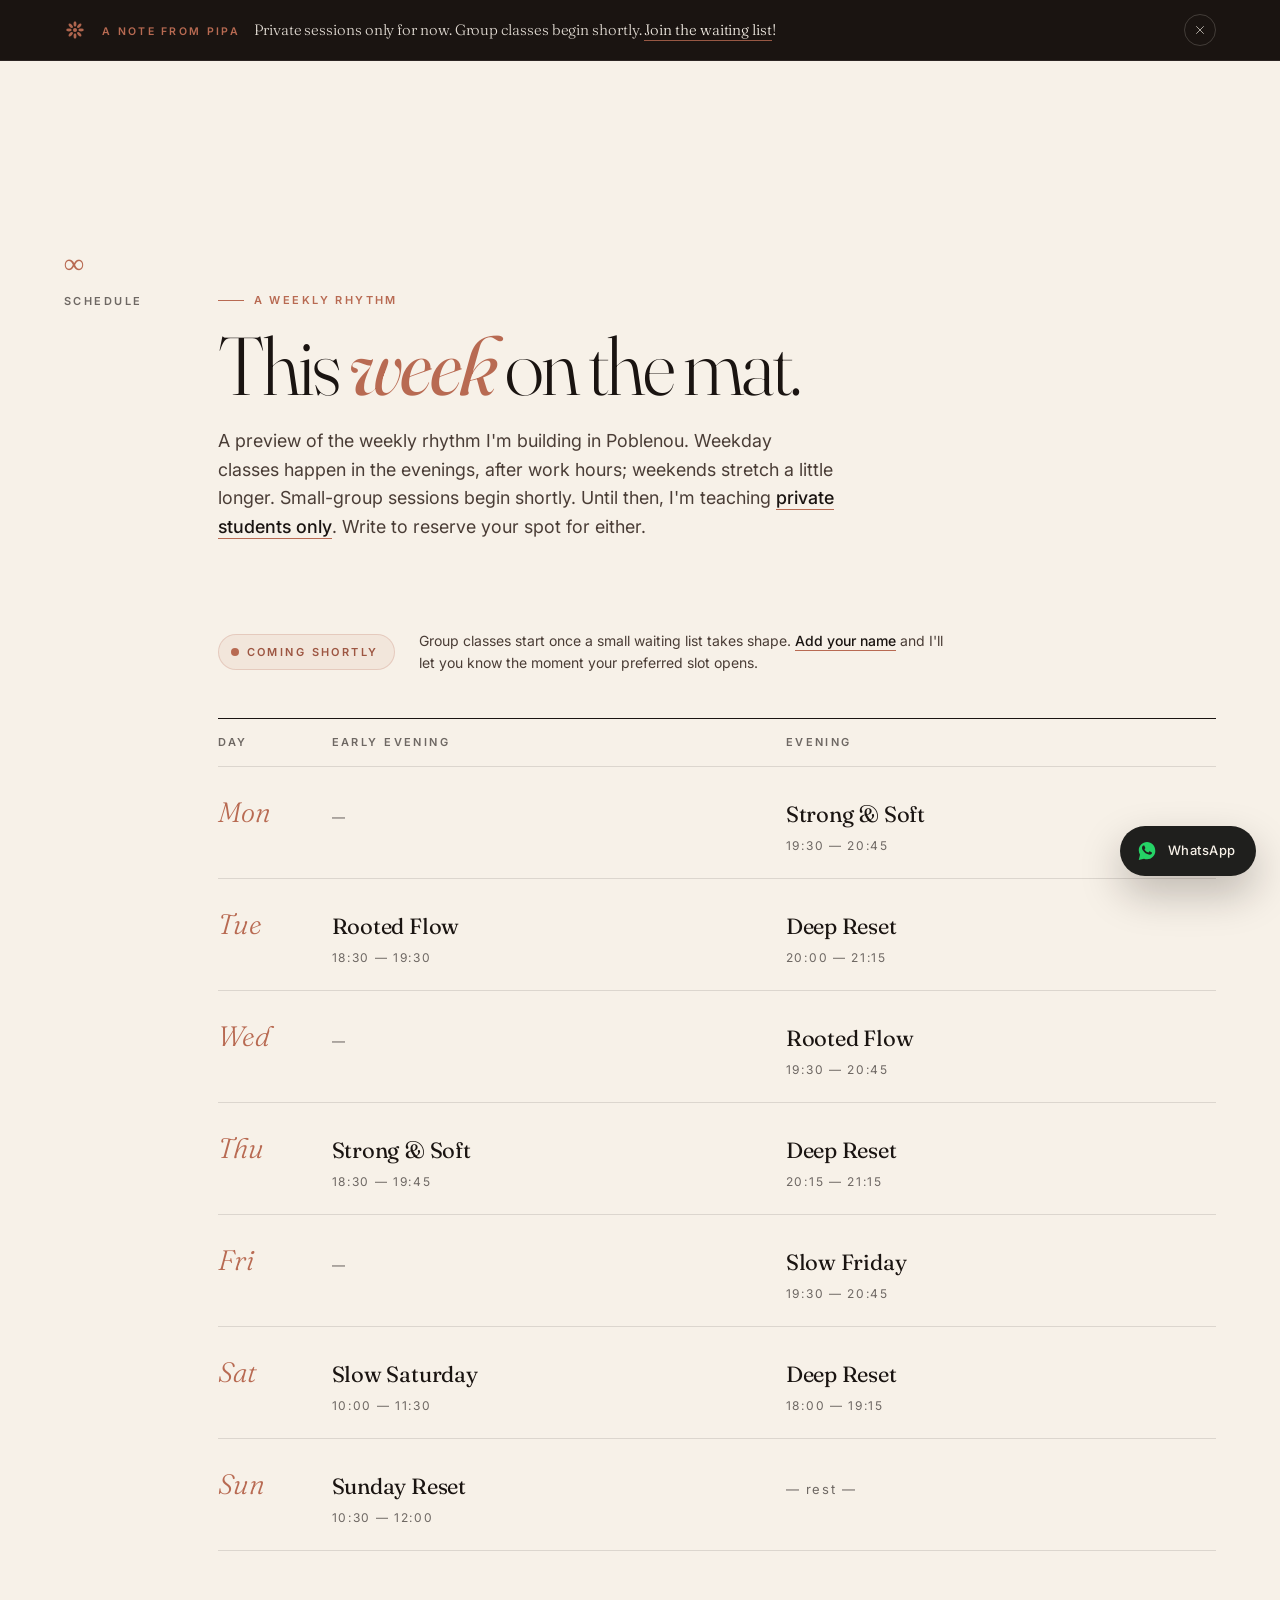
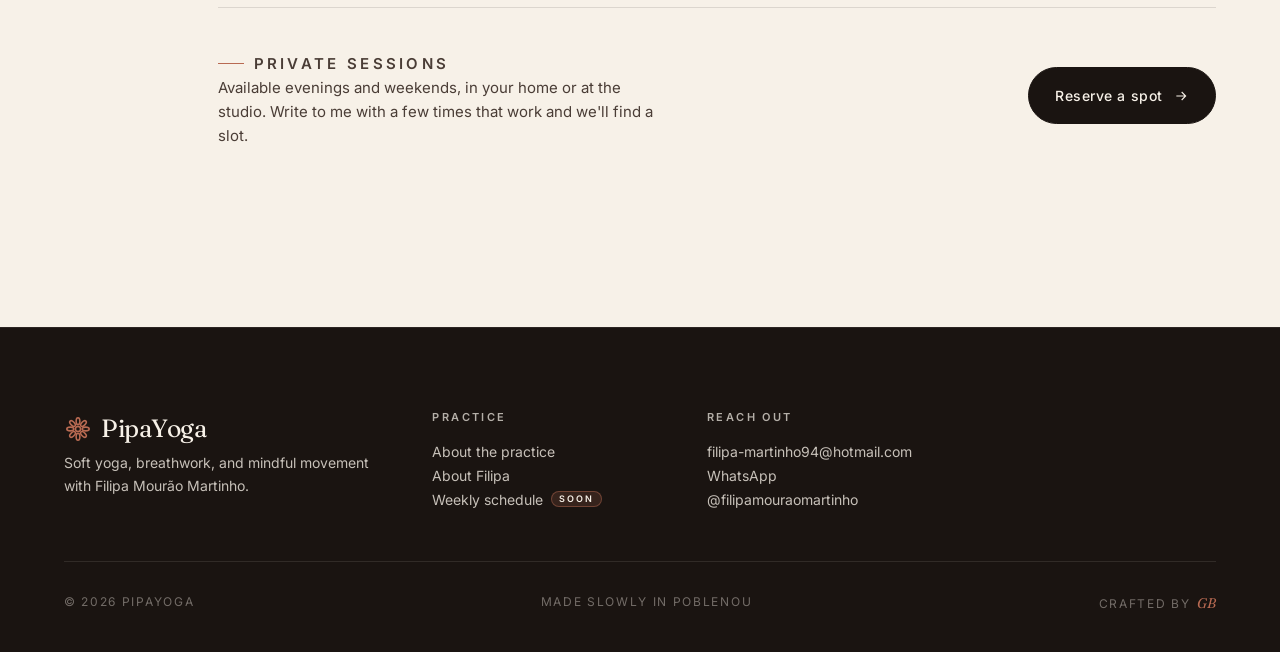
==== commit 78060f3b: "Update schedule.html" ====
--- a/schedule.html
+++ b/schedule.html
@@ -36,7 +36,7 @@
     <p class="announce__text">
       <span class="announce__eyebrow">A note from Pipa</span>
       <span class="announce__body">
-        Private sessions only for now. Group classes begin shortly. <a href="index.html#contact">Join the waiting list</a>.
+        Private sessions only for now. Group classes begin shortly. <a href="index.html#contact">Join the waiting list</a>!
       </span>
     </p>
     <button class="announce__close" id="announceClose" aria-label="Dismiss announcement" aria-controls="announce">
--- a/styles.css
+++ b/styles.css
@@ -280,6 +280,20 @@
 .mobile-menu .nav__soon {
   font-size: 10px;
   padding: 3px 10px 4px;
+}
+/* In the footer the soon pill sits on the dark ink background, so it
+   needs warmer fill + paper text to read clearly without shouting. */
+.footer .nav__soon {
+  background: rgba(184, 106, 82, 0.18);
+  border-color: rgba(184, 106, 82, 0.45);
+  color: var(--paper);
+  /* nudge baseline so it sits in the middle of the text line */
+  transform: translateY(-1px);
+}
+.footer .nav__link--soon:hover .nav__soon {
+  background: var(--clay);
+  color: var(--paper);
+  border-color: var(--clay);
 }
 
 .nav__cta {
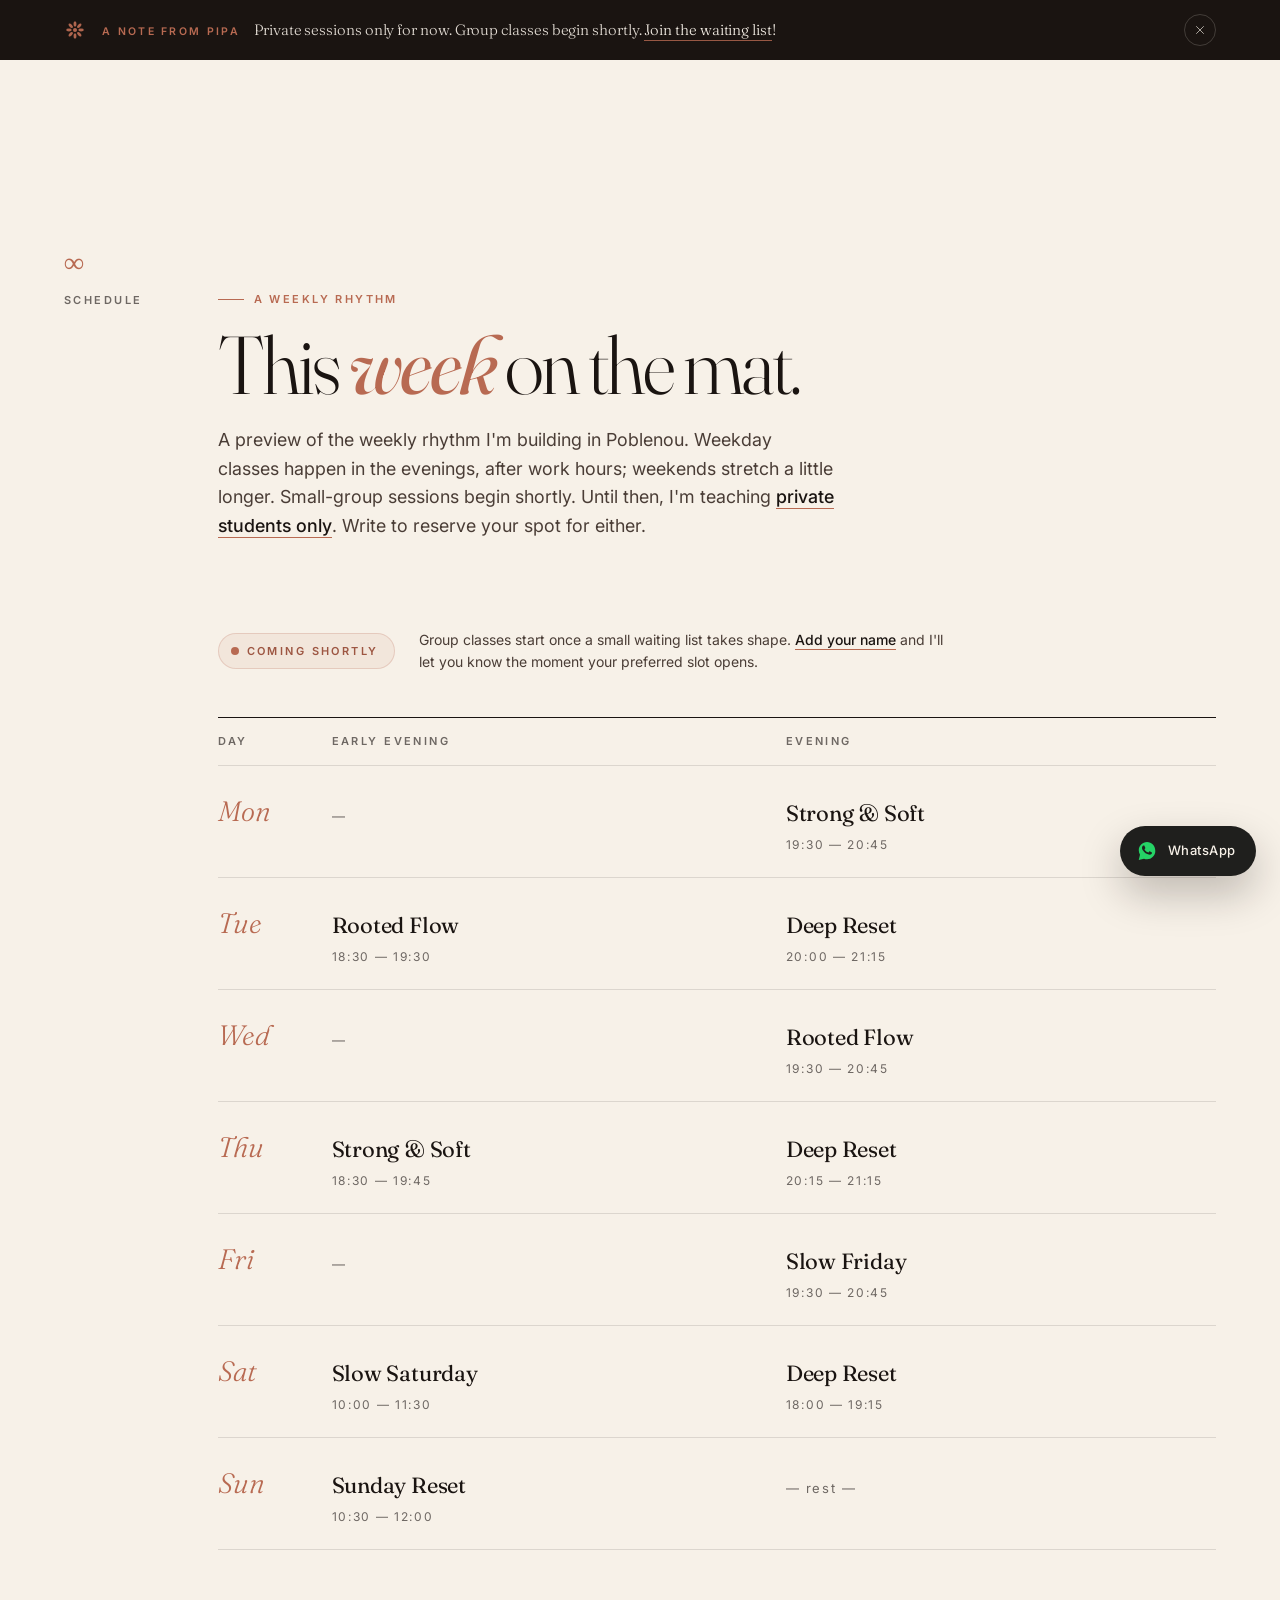
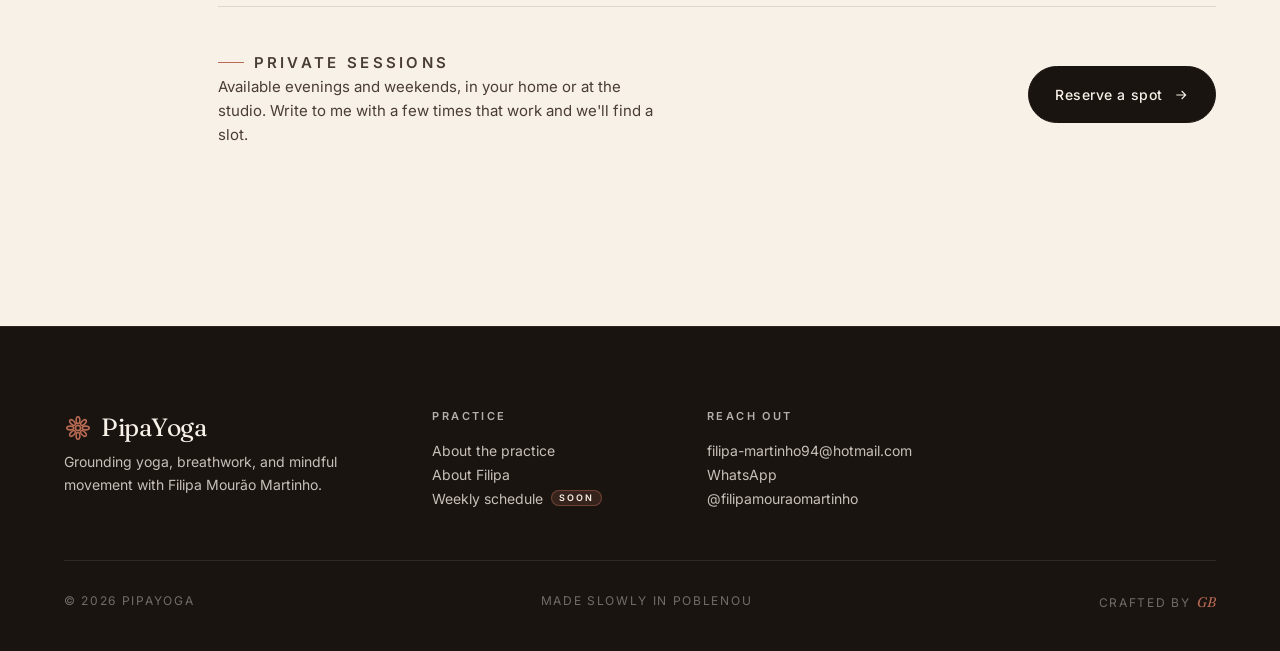
==== commit 8a2c5518: "Update schedule.html" ====
--- a/schedule.html
+++ b/schedule.html
@@ -13,6 +13,15 @@
   <link rel="preconnect" href="https://fonts.gstatic.com" crossorigin>
   <link rel="stylesheet" href="https://fonts.googleapis.com/css2?family=Fraunces:ital,opsz,wght@0,9..144,300;0,9..144,400;0,9..144,500;1,9..144,300;1,9..144,400&family=Inter:wght@400;500;600;700&display=swap">
   <link rel="stylesheet" href="styles.css" />
+  <script>
+    (function () {
+      try {
+        if (sessionStorage.getItem('pipa-announce-dismissed') === '1') {
+          document.documentElement.classList.add('announce-dismissed');
+        }
+      } catch (e) {}
+    })();
+  </script>
 </head>
 <body class="page-schedule">
 
@@ -234,7 +243,7 @@
         </svg>
         PipaYoga
       </span>
-      <p>Soft yoga, breathwork, and mindful movement with Filipa Mourão Martinho.</p>
+      <p>Grounding yoga, breathwork, and mindful movement with Filipa Mourão Martinho.</p>
     </div>
     <div>
       <strong>Practice</strong>
--- a/styles.css
+++ b/styles.css
@@ -200,12 +200,47 @@
   backdrop-filter: saturate(140%) blur(14px);
   -webkit-backdrop-filter: saturate(140%) blur(14px);
   border-bottom: 1px solid transparent;
-  transition: height .3s var(--ease), background .3s var(--ease), border-color .3s var(--ease);
+  transition: height .3s var(--ease), background .3s var(--ease), border-color .3s var(--ease), color .3s var(--ease);
 }
 .nav.is-scrolled {
   height: 64px;
   border-color: var(--line-soft);
   background: rgba(247, 241, 232, .94);
+}
+/* When the page has the overture full-bleed photograph at the top
+   (index.html only, via body.has-overture) and we're at the very top
+   of the page, the nav becomes transparent with cream text so it
+   floats on the sunset image. As soon as the user scrolls past 40px,
+   the .is-scrolled class is added by JS and the nav reverts to its
+   standard paper-on-ink appearance. */
+body.has-overture .nav:not(.is-scrolled) {
+  background: transparent;
+  backdrop-filter: none;
+  -webkit-backdrop-filter: none;
+  border-bottom-color: transparent;
+}
+body.has-overture .nav:not(.is-scrolled) .logo { color: var(--paper); }
+body.has-overture .nav:not(.is-scrolled) .logo svg { color: var(--clay); }
+body.has-overture .nav:not(.is-scrolled) .nav__links a { color: rgba(247, 241, 232, 0.78); }
+body.has-overture .nav:not(.is-scrolled) .nav__links a:hover,
+body.has-overture .nav:not(.is-scrolled) .nav__links a[aria-current="page"] { color: var(--paper); }
+body.has-overture .nav:not(.is-scrolled) .nav__links a::after { background: var(--paper); }
+body.has-overture .nav:not(.is-scrolled) .nav__cta {
+  border-color: rgba(247, 241, 232, 0.55);
+  color: var(--paper);
+}
+body.has-overture .nav:not(.is-scrolled) .nav__cta:hover {
+  background: var(--paper);
+  color: var(--ink);
+  border-color: var(--paper);
+}
+body.has-overture .nav:not(.is-scrolled) .nav__icon { color: rgba(247, 241, 232, 0.78); }
+body.has-overture .nav:not(.is-scrolled) .nav__icon:hover { color: var(--paper); background: rgba(247, 241, 232, 0.10); }
+body.has-overture .nav:not(.is-scrolled) .nav__menu span { background: var(--paper); }
+body.has-overture .nav:not(.is-scrolled) .nav__soon {
+  background: rgba(247, 241, 232, 0.12);
+  border-color: rgba(247, 241, 232, 0.4);
+  color: var(--paper);
 }
 .logo {
   display: inline-flex; align-items: center; gap: 9px;
@@ -392,33 +427,246 @@
   margin: 0 0 clamp(48px, 7vw, 88px) clamp(0px, 12vw, 200px);
 }
 
+/* ---------- OVERTURE ----------
+   A quiet, full-bleed cinematic moment that opens the site before the
+   editorial hero begins. Same palette, same Fraunces italic — just one
+   short tagline and a button anchored to the bottom-left of the photo,
+   with the page-meta line floating at the top.
+
+   No scroll cue here: the .hero section immediately below has its own,
+   and stacking two would feel restless rather than inviting. The
+   overture and the hero are designed to read as a sequence, not two
+   competing entrances.
+*/
+.overture {
+  position: relative;
+  width: 100%;
+  height: 100vh;
+  /* Cap so the section never feels disproportionately tall on giant
+     monitors — at the same time, never shorter than 600px on laptops. */
+  min-height: 600px;
+  max-height: 920px;
+  overflow: hidden;
+  background: var(--ink);
+  color: var(--paper);
+  isolation: isolate;
+  display: flex;
+  align-items: stretch;
+}
+.overture__bg {
+  position: absolute;
+  inset: 0;
+  z-index: 0;
+}
+.overture__bg img {
+  width: 100%;
+  height: 100%;
+  object-fit: cover;
+  object-position: center 50%;
+  /* A slow, 24-second ken-burns settle. The image breathes once on
+     entry then comes to rest — no infinite loop, nothing flashing. */
+  animation: overtureSettle 24s var(--ease-out) both;
+  will-change: transform;
+}
+@keyframes overtureSettle {
+  from { transform: scale(1.05); }
+  to   { transform: scale(1.00); }
+}
+.overture__veil {
+  /* Warm-ink gradient that darkens the top (so the meta line + nav
+     + the tagline beneath it stay legible against any sky color)
+     and tapers gently through the rest of the photograph, with a
+     soft re-darkening at the very bottom for visual weight. */
+  position: absolute;
+  inset: 0;
+  z-index: 1;
+  background:
+    linear-gradient(
+      180deg,
+      rgba(26, 20, 17, 0.55) 0%,
+      rgba(26, 20, 17, 0.42) 22%,
+      rgba(26, 20, 17, 0.32) 45%,
+      rgba(26, 20, 17, 0.20) 70%,
+      rgba(26, 20, 17, 0.45) 100%
+    );
+  pointer-events: none;
+}
+.overture__inner {
+  position: relative;
+  z-index: 2;
+  width: 100%;
+  max-width: var(--max);
+  margin: 0 auto;
+  padding: clamp(110px, 13vh, 150px) var(--gutter) clamp(70px, 10vh, 110px);
+  display: grid;
+  grid-template-rows: auto 1fr auto;
+  /* The middle row is empty filler so the bottom block hugs the lower
+     portion of the section regardless of viewport height. */
+}
+
+/* Top: meta line, mirrors the original .hero__meta but cream against
+   the photograph. The hairline rule below it ties this section to the
+   editorial system used everywhere else on the site. */
+.overture__meta {
+  align-self: start;
+  display: flex;
+  justify-content: space-between;
+  align-items: center;
+  padding-bottom: 16px;
+  border-bottom: 1px solid rgba(247, 241, 232, 0.22);
+}
+.overture__meta .label { color: rgba(247, 241, 232, 0.78); }
+
+/* Bottom-left: tagline + button stacked, anchored to the lower-left of
+   the photograph. The tagline is one short Fraunces italic line; the
+   button is the same primary pill shape as the rest of the site,
+   inverted to cream on the dark image. */
+/* Bottom-left → moved up: tagline + button stacked, anchored to the
+   upper-left of the photograph just below the meta line. The block
+   remains left-aligned (justify-self: start). Vertical position is
+   set with margin-top on the middle grid row so the block sits in
+   the upper third of the section, well above the photograph centre. */
+.overture__bottom {
+  grid-row: 2 / 3;
+  align-self: start;
+  justify-self: start;
+  margin-top: clamp(40px, 6vh, 80px);
+  display: flex;
+  flex-direction: column;
+  align-items: flex-start;
+  gap: clamp(20px, 3vh, 32px);
+}
+.overture__line {
+  margin: 0;
+  font-family: var(--serif);
+  font-weight: 300;
+  font-style: italic;
+  /* Sized to match the original hero headline: confidently large,
+     anchors the bottom-left of the photograph. */
+  font-size: clamp(54px, 9.4vw, 148px);
+  line-height: .92;
+  letter-spacing: -.035em;
+  color: var(--paper);
+  /* Single-line composition on desktop — the phrase never wraps mid-air.
+     On phones the @media rule below releases this so the line can break
+     between 'room' and 'for' on narrow viewports rather than overflowing. */
+  white-space: nowrap;
+  /* Very subtle text shadow so cream type stays readable on any photo
+     brightness, but never reads as a 'glow effect'. */
+  text-shadow: 0 2px 30px rgba(26, 20, 17, 0.35);
+}
+.overture__line em {
+  font-style: italic;
+  font-weight: 400;
+  color: var(--clay);
+}
+
+/* Overture-context button: cream pill, flips to clay on hover.
+   Same proportions as .btn--primary so muscle memory carries through. */
+.btn--overture {
+  --bg: var(--paper);
+  --fg: var(--ink);
+  --bd: var(--paper);
+  padding: 17px 30px;
+  font-size: 14px;
+  letter-spacing: .05em;
+}
+.btn--overture:hover { --bg: var(--clay); --fg: var(--paper); --bd: var(--clay); }
+
+/* Inline button + scroll cue row: button on the left, scroll cue
+   sitting next to it horizontally. Same spirit as .hero__actions
+   but tuned for the cream-on-photograph context. */
+.overture__actions {
+  display: flex;
+  flex-wrap: wrap;
+  align-items: center;
+  gap: 18px;
+}
+
+/* Inline scroll cue used inside the overture (next to the button).
+   Cream version of the standard hero scroll cue — same chevron, same
+   bobbing animation, just lighter for the dark-image context. */
+.overture__scroll {
+  display: inline-flex;
+  align-items: center;
+  gap: 10px;
+  margin-left: 6px;
+  padding: 16px 4px;
+  font-family: var(--sans);
+  font-size: 11px;
+  letter-spacing: .22em;
+  text-transform: uppercase;
+  font-weight: 500;
+  color: rgba(247, 241, 232, 0.7);
+  animation: bob 2.6s ease-in-out infinite;
+  transition: color .25s var(--ease);
+}
+.overture__scroll:hover { color: var(--paper); }
+.overture__scroll svg { transition: transform .35s var(--ease); }
+.overture__scroll:hover svg { transform: translateY(2px); }
+
+/* Mobile — same composition, tighter padding & type. The bottom block
+   stays anchored bottom-left; on very narrow screens the button wraps
+   under the tagline naturally because the wrapper is a flex column. */
+@media (max-width: 760px) {
+  .overture {
+    min-height: 520px;
+    max-height: none;
+  }
+  .overture__inner { padding: 96px var(--gutter) 72px; }
+  .overture__meta { padding-bottom: 12px; }
+  .overture__meta .label { font-size: 10px; letter-spacing: .18em; }
+  .overture__line {
+    font-size: clamp(44px, 12vw, 74px);
+    /* Phones don't have the horizontal room for a single-line tagline at
+       hero scale. Let it wrap naturally between 'room' and 'for yourself'. */
+    white-space: normal;
+    line-height: .98;
+  }
+  .overture__bottom { gap: 18px; }
+  .overture__actions { gap: 12px; }
+  .btn--overture { padding: 14px 24px; font-size: 13px; }
+}
+
+/* Reduced-motion: skip the ken-burns settle, freeze the bobbing scroll. */
+@media (prefers-reduced-motion: reduce) {
+  .overture__bg img { animation: none !important; transform: none !important; }
+  .overture__scroll { animation: none !important; }
+}
+
+
 /* ---------- HERO ---------- */
 .hero {
   position: relative;
   min-height: 100vh;
-  padding: 108px var(--gutter) 70px;
+  /* Reduced top padding to compensate for the announcement banner sitting
+     above the nav. Original was 108px (designed banner-free); 78px lifts
+     the whole left column so the buttons land above the fold on standard
+     desktop heights (1080p / 1440p) without changing typography. */
+  padding: 78px var(--gutter) 70px;
   max-width: var(--max);
   margin: 0 auto;
   display: grid;
   grid-template-columns: 1.35fr 1fr;
-  grid-template-rows: auto auto 1fr;
+  /* Was 'auto auto 1fr' for [meta][h1][foot]. With the meta line now
+     hosted by the .overture section above, the hero only needs two
+     rows: [h1][foot]. */
+  grid-template-rows: auto 1fr;
   gap: 0 60px;
   align-items: start;
 }
-.hero__meta {
-  grid-column: 1 / -1;
-  display: flex; justify-content: space-between; align-items: center;
-  padding-bottom: 16px;
-  border-bottom: 1px solid var(--line);
-  margin-bottom: clamp(28px, 4vw, 48px);
-}
 .hero h1.display {
   grid-column: 1 / 2;
-  grid-row: 2 / 3;
+  grid-row: 1 / 2;
   align-self: start;
-  margin-top: clamp(8px, 2vw, 24px);
-  /* Slightly tighter than the global .display so two-word lines fit the hero column */
-  font-size: clamp(54px, 9.4vw, 148px);
+  margin-top: clamp(4px, 1vw, 12px);
+  /* Was clamp(54px, 9.4vw, 148px) — sized down to match the rest of
+     the site's section h2 (display--md): clamp(40px, 6.6vw, 92px).
+     Now the overture's tagline is the dominant first headline, and
+     the hero headline reads as the next editorial beat rather than
+     competing for the same loudness. */
+  font-size: clamp(40px, 6.6vw, 92px);
+  letter-spacing: -.025em;
 }
 /* Each line of the hero headline holds together — never wraps mid-phrase */
 .hero__line {
@@ -427,15 +675,15 @@
 }
 .hero__foot {
   grid-column: 1 / 2;
-  grid-row: 3 / 4;
-  margin-top: clamp(32px, 5vw, 56px);
+  grid-row: 2 / 3;
+  margin-top: clamp(24px, 3.5vw, 40px);
   display: flex; flex-direction: column; gap: 24px;
   max-width: 580px;
 }
 .hero__actions { display: flex; flex-wrap: wrap; gap: 12px; }
 .hero__image {
   grid-column: 2 / 3;
-  grid-row: 2 / 4;
+  grid-row: 1 / 3;
   margin: 0;
   position: relative;
   align-self: start;
@@ -469,7 +717,10 @@
 .hero__quote {
   margin: 0;
   position: absolute;
-  top: -22px;
+  /* Was -22px (sat above the image, crowding the .hero__meta line above).
+     -2px tucks the slanted card just over the top edge of the image —
+     the bottom-right corner kisses the image rim, the rest sits inside. */
+  top: -2px;
   left: -34px;
   z-index: 4;
   width: clamp(196px, 26%, 232px);
@@ -633,24 +884,6 @@
 .hero__image:hover .hero__credential-photo img {
   transform: scale(1.04);
 }
-.hero__scroll {
-  /* Sits inline within .hero__actions, next to the buttons.
-     Visible immediately on hero load — no scrolling required. */
-  display: inline-flex;
-  align-items: center;
-  gap: 10px;
-  margin-left: 6px;
-  padding: 16px 4px;
-  font-size: 11px;
-  letter-spacing: .22em;
-  text-transform: uppercase;
-  color: var(--ink-muted);
-  animation: bob 2.6s ease-in-out infinite;
-  transition: color .25s var(--ease);
-}
-.hero__scroll:hover { color: var(--ink); }
-.hero__scroll svg { transition: transform .35s var(--ease); }
-.hero__scroll:hover svg { transform: translateY(2px); }
 @keyframes bob {
   0%, 100% { transform: translateY(0); }
   50%      { transform: translateY(4px); }
@@ -1431,13 +1664,19 @@
   z-index: 60;
   background: var(--ink);
   color: var(--paper);
-  border-bottom: 1px solid rgba(247, 241, 232, 0.08);
+  /* No border-bottom: the banner needs to abut the overture sunset
+     cleanly. A cream-tinted hairline (even at 8% opacity) reads as a
+     faint white strip against the darker top of the photograph. */
   overflow: hidden;
   /* leave-animation hook */
   transition: max-height .35s var(--ease), opacity .3s var(--ease), padding .35s var(--ease);
   max-height: 240px;
   opacity: 1;
 }
+/* Anti-flash: an inline <script> in <head> sets this class on <html>
+   before paint when the banner has already been dismissed this session.
+   Skips the transition entirely so there's no flicker. */
+.announce-dismissed .announce { display: none; }
 .announce.is-leaving {
   max-height: 0;
   opacity: 0;
@@ -1460,13 +1699,8 @@
   color: var(--clay);
   flex-shrink: 0;
   opacity: .95;
-  /* gentle, slow rotation so the eye notices the badge */
-  animation: announceBloom 14s linear infinite;
 }
 .announce__bloom > * { fill: currentColor; }
-@keyframes announceBloom {
-  to { transform: rotate(360deg); }
-}
 .announce__text {
   margin: 0;
   display: flex;
@@ -1980,7 +2214,6 @@
   .schedule__day { font-size: 22px; }
   .schedule__cell strong { font-size: 16px; }
 
-  .hero__scroll { display: none; }
   .whatsapp span { display: none; }
   .whatsapp { padding: 14px; }
   .facts { grid-template-columns: 1fr; gap: 18px; }
@@ -2055,33 +2288,46 @@
   .hero__credential-eyebrow::after { width: 10px; }
   .hero__credential-meta { font-size: 9px; letter-spacing: .16em; }
 
-  /* ===== Announcement banner — mobile ===== */
+  /* ===== Announcement banner — mobile =====
+     Match desktop layout: bloom on the left, text in the middle,
+     close button on the right. Keeps the banner short and tidy. */
   .announce__inner {
-    grid-template-columns: 1fr auto;
-    gap: 10px 12px;
-    padding-top: 12px;
-    padding-bottom: 12px;
-    align-items: start;
+    grid-template-columns: auto 1fr auto;
+    gap: 12px;
+    padding-top: 11px;
+    padding-bottom: 11px;
+    align-items: center;
   }
   .announce__bloom {
-    /* tuck the bloom inline next to the eyebrow */
     grid-column: 1 / 2;
     grid-row: 1 / 2;
     width: 18px; height: 18px;
     align-self: center;
   }
   .announce__text {
-    grid-column: 1 / 2;
-    grid-row: 2 / 3;
-    flex-direction: column;
-    align-items: flex-start;
-    gap: 4px;
-    margin-top: -6px;
+    grid-column: 2 / 3;
+    grid-row: 1 / 2;
+    /* Keep the eyebrow and body inline-flowing on small screens — the
+       eyebrow ends with a normal space and reads naturally before the
+       sentence: "A note from Pipa  Private sessions only…". This keeps
+       the banner a single, scannable strip. */
+    flex-direction: row;
+    align-items: baseline;
+    flex-wrap: wrap;
+    gap: 4px 10px;
+    margin-top: 0;
   }
-  .announce__body { font-size: 14px; line-height: 1.5; }
+  .announce__eyebrow {
+    /* On the very narrowest viewports, the eyebrow can hide so the body
+       sentence carries the message alone. The aria-label on the parent
+       <aside> still announces "A note from Pipa" to screen readers. */
+    font-size: 9.5px;
+    letter-spacing: .2em;
+  }
+  .announce__body { font-size: 13.5px; line-height: 1.45; }
   .announce__close {
-    grid-column: 2 / 3;
-    grid-row: 1 / 3;
+    grid-column: 3 / 4;
+    grid-row: 1 / 2;
     align-self: center;
     width: 28px; height: 28px;
   }
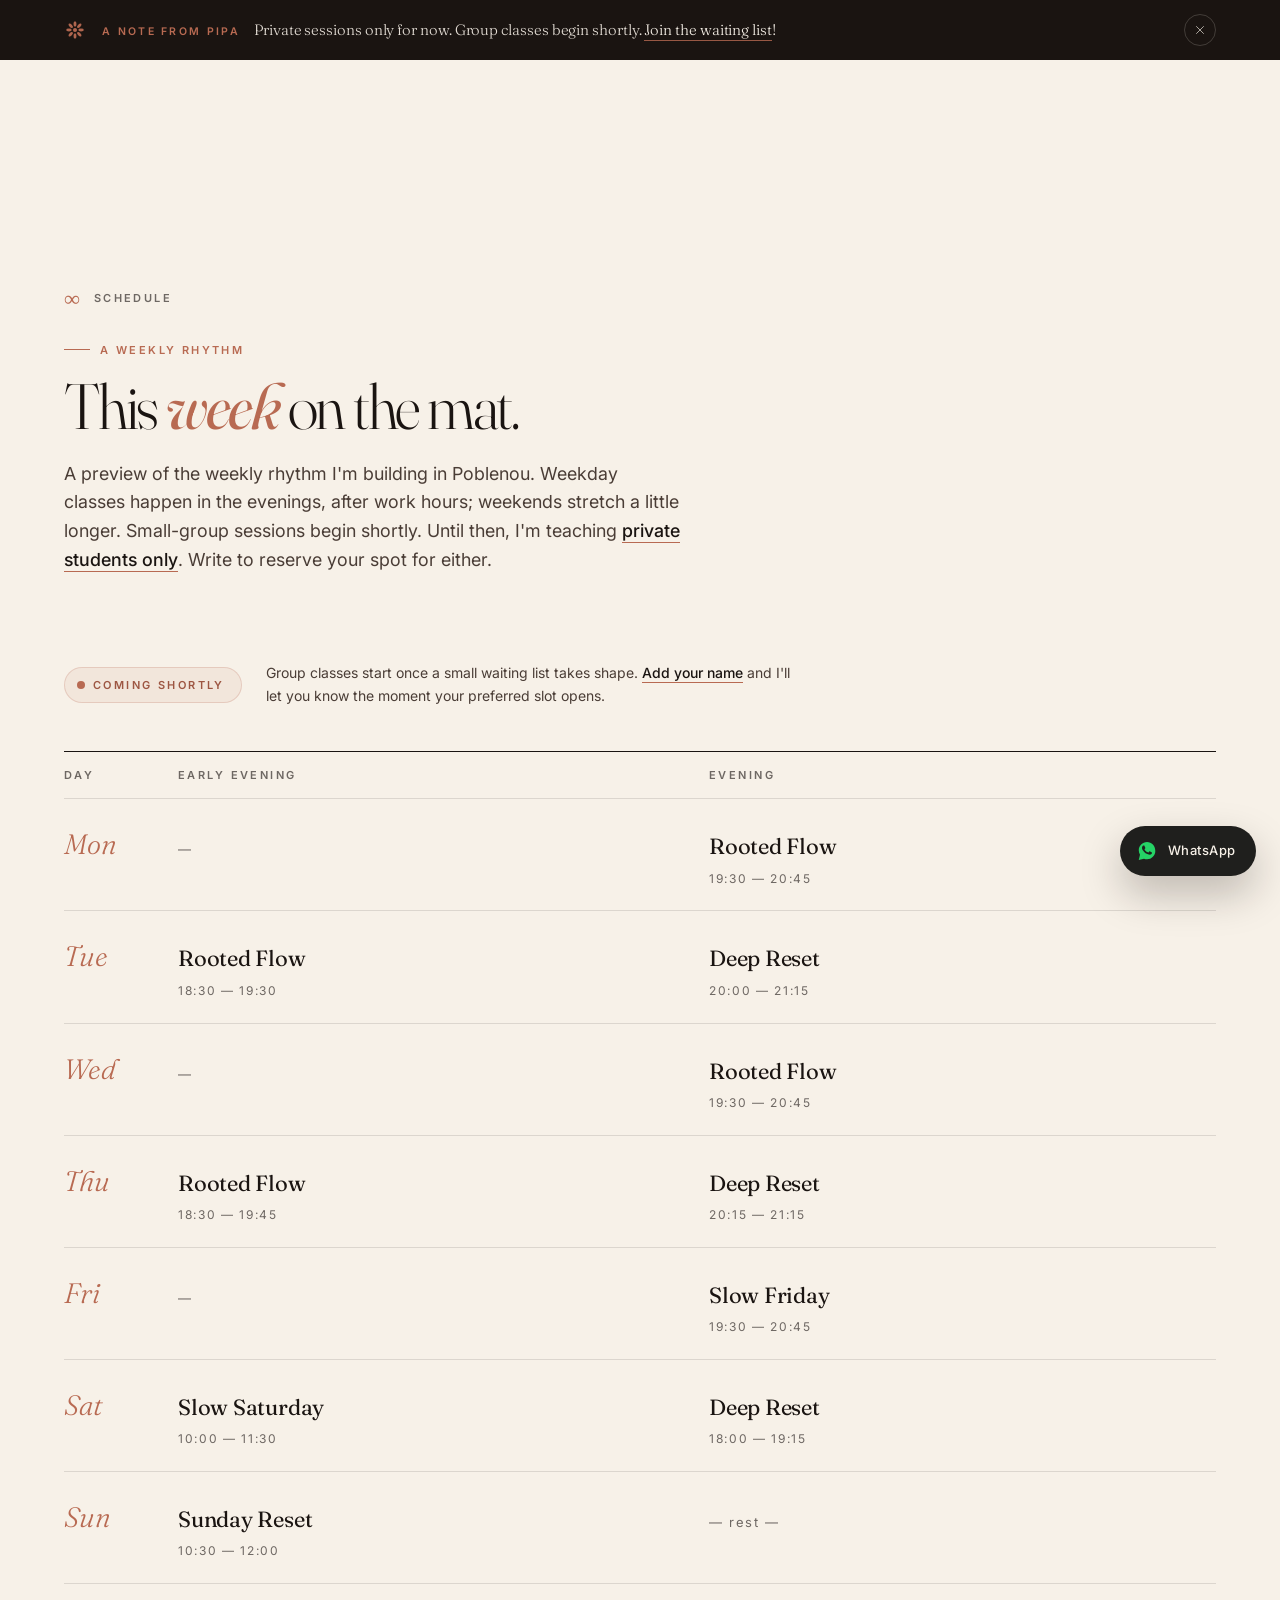
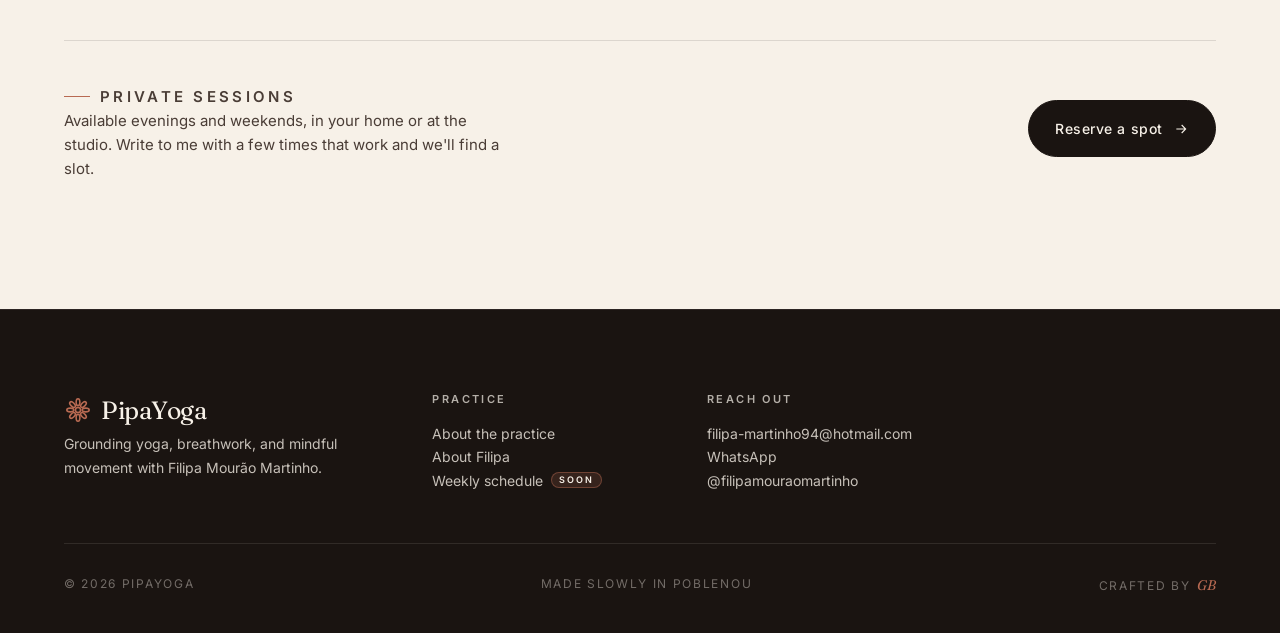
==== commit 40a96c13: "Update schedule.html" ====
--- a/schedule.html
+++ b/schedule.html
@@ -143,7 +143,7 @@
         <span class="schedule__day">Mon</span>
         <span class="schedule__cell schedule__cell--empty">—</span>
         <span class="schedule__cell">
-          <strong>Strong &amp; Soft</strong>
+          <strong>Rooted Flow</strong>
           <em>19:30 — 20:45</em>
         </span>
       </div>
@@ -172,7 +172,7 @@
       <div class="schedule__row">
         <span class="schedule__day">Thu</span>
         <span class="schedule__cell">
-          <strong>Strong &amp; Soft</strong>
+          <strong>Rooted Flow</strong>
           <em>18:30 — 19:45</em>
         </span>
         <span class="schedule__cell">
--- a/styles.css
+++ b/styles.css
@@ -126,7 +126,15 @@
   color: var(--clay);
 }
 .display--lg { font-size: clamp(48px, 9vw, 132px); }
-.display--md { font-size: clamp(40px, 6.6vw, 92px); letter-spacing: -.025em; }
+.display--md {
+  /* Sized so every section headline ("Yoga, without pressure.",
+     "Rooted in ancient yoga.", "A little more about me.", etc.) fits
+     on a single line at every viewport — from narrow mobile (~340px
+     content) up to desktop. Nowrap enforces the rule. */
+  font-size: clamp(30px, 5vw, 64px);
+  letter-spacing: -.025em;
+  white-space: nowrap;
+}
 .display--sm { font-size: clamp(32px, 4vw, 56px); letter-spacing: -.02em; }
 
 .lead {
@@ -393,25 +401,30 @@
 /* ---------- Section primitives ---------- */
 .section {
   position: relative;
-  padding: clamp(96px, 14vw, 180px) var(--gutter);
+  padding: clamp(72px, 10vw, 130px) var(--gutter);
   max-width: var(--max);
   margin: 0 auto;
 }
 .section__label {
-  position: absolute;
-  left: var(--gutter);
-  top: clamp(96px, 14vw, 180px);
-  display: flex; flex-direction: column; gap: 6px;
+  /* Sits ABOVE each section's eyebrow as its own line. display: flex
+     (not inline-flex) is critical — eyebrows are inline elements, so
+     without this they'd sit on the same line as the label. */
+  position: relative;
+  display: flex;
+  flex-direction: row;
+  align-items: center;
+  gap: 14px;
+  width: fit-content;
+  margin-bottom: 14px;
   font-size: 11px;
   letter-spacing: .22em;
   text-transform: uppercase;
   font-weight: 600;
   color: var(--ink-muted);
-  /* sticky on tall screens */
 }
 .section__label .num {
   font-family: var(--serif);
-  font-size: 28px;
+  font-size: 22px;
   font-weight: 300;
   font-style: italic;
   letter-spacing: 0;
@@ -424,26 +437,14 @@
 
 .section__head {
   max-width: 880px;
-  margin: 0 0 clamp(48px, 7vw, 88px) clamp(0px, 12vw, 200px);
-}
-
-/* ---------- OVERTURE ----------
-   A quiet, full-bleed cinematic moment that opens the site before the
-   editorial hero begins. Same palette, same Fraunces italic — just one
-   short tagline and a button anchored to the bottom-left of the photo,
-   with the page-meta line floating at the top.
-
-   No scroll cue here: the .hero section immediately below has its own,
-   and stacking two would feel restless rather than inviting. The
-   overture and the hero are designed to read as a sequence, not two
-   competing entrances.
-*/
+  margin: 0 0 clamp(36px, 5vw, 64px);
+}
+
+/* ---------- OVERTURE (sunset) ---------- */
 .overture {
   position: relative;
   width: 100%;
   height: 100vh;
-  /* Cap so the section never feels disproportionately tall on giant
-     monitors — at the same time, never shorter than 600px on laptops. */
   min-height: 600px;
   max-height: 920px;
   overflow: hidden;
@@ -453,18 +454,11 @@
   display: flex;
   align-items: stretch;
 }
-.overture__bg {
-  position: absolute;
-  inset: 0;
-  z-index: 0;
-}
+.overture__bg { position: absolute; inset: 0; z-index: 0; }
 .overture__bg img {
-  width: 100%;
-  height: 100%;
+  width: 100%; height: 100%;
   object-fit: cover;
   object-position: center 50%;
-  /* A slow, 24-second ken-burns settle. The image breathes once on
-     entry then comes to rest — no infinite loop, nothing flashing. */
   animation: overtureSettle 24s var(--ease-out) both;
   will-change: transform;
 }
@@ -473,13 +467,7 @@
   to   { transform: scale(1.00); }
 }
 .overture__veil {
-  /* Warm-ink gradient that darkens the top (so the meta line + nav
-     + the tagline beneath it stay legible against any sky color)
-     and tapers gently through the rest of the photograph, with a
-     soft re-darkening at the very bottom for visual weight. */
-  position: absolute;
-  inset: 0;
-  z-index: 1;
+  position: absolute; inset: 0; z-index: 1;
   background:
     linear-gradient(
       180deg,
@@ -492,48 +480,26 @@
   pointer-events: none;
 }
 .overture__inner {
-  position: relative;
-  z-index: 2;
-  width: 100%;
-  max-width: var(--max);
+  position: relative; z-index: 2;
+  width: 100%; max-width: var(--max);
   margin: 0 auto;
   padding: clamp(110px, 13vh, 150px) var(--gutter) clamp(70px, 10vh, 110px);
   display: grid;
   grid-template-rows: auto 1fr auto;
-  /* The middle row is empty filler so the bottom block hugs the lower
-     portion of the section regardless of viewport height. */
-}
-
-/* Top: meta line, mirrors the original .hero__meta but cream against
-   the photograph. The hairline rule below it ties this section to the
-   editorial system used everywhere else on the site. */
+}
 .overture__meta {
   align-self: start;
-  display: flex;
-  justify-content: space-between;
-  align-items: center;
+  display: flex; justify-content: space-between; align-items: center;
   padding-bottom: 16px;
   border-bottom: 1px solid rgba(247, 241, 232, 0.22);
 }
 .overture__meta .label { color: rgba(247, 241, 232, 0.78); }
-
-/* Bottom-left: tagline + button stacked, anchored to the lower-left of
-   the photograph. The tagline is one short Fraunces italic line; the
-   button is the same primary pill shape as the rest of the site,
-   inverted to cream on the dark image. */
-/* Bottom-left → moved up: tagline + button stacked, anchored to the
-   upper-left of the photograph just below the meta line. The block
-   remains left-aligned (justify-self: start). Vertical position is
-   set with margin-top on the middle grid row so the block sits in
-   the upper third of the section, well above the photograph centre. */
 .overture__bottom {
   grid-row: 2 / 3;
   align-self: start;
   justify-self: start;
   margin-top: clamp(40px, 6vh, 80px);
-  display: flex;
-  flex-direction: column;
-  align-items: flex-start;
+  display: flex; flex-direction: column; align-items: flex-start;
   gap: clamp(20px, 3vh, 32px);
 }
 .overture__line {
@@ -541,61 +507,26 @@
   font-family: var(--serif);
   font-weight: 300;
   font-style: italic;
-  /* Sized to match the original hero headline: confidently large,
-     anchors the bottom-left of the photograph. */
   font-size: clamp(54px, 9.4vw, 148px);
   line-height: .92;
   letter-spacing: -.035em;
   color: var(--paper);
-  /* Single-line composition on desktop — the phrase never wraps mid-air.
-     On phones the @media rule below releases this so the line can break
-     between 'room' and 'for' on narrow viewports rather than overflowing. */
   white-space: nowrap;
-  /* Very subtle text shadow so cream type stays readable on any photo
-     brightness, but never reads as a 'glow effect'. */
   text-shadow: 0 2px 30px rgba(26, 20, 17, 0.35);
 }
-.overture__line em {
-  font-style: italic;
-  font-weight: 400;
-  color: var(--clay);
-}
-
-/* Overture-context button: cream pill, flips to clay on hover.
-   Same proportions as .btn--primary so muscle memory carries through. */
+.overture__line em { font-style: italic; font-weight: 400; color: var(--clay); }
 .btn--overture {
-  --bg: var(--paper);
-  --fg: var(--ink);
-  --bd: var(--paper);
-  padding: 17px 30px;
-  font-size: 14px;
-  letter-spacing: .05em;
+  --bg: var(--paper); --fg: var(--ink); --bd: var(--paper);
+  padding: 17px 30px; font-size: 14px; letter-spacing: .05em;
 }
 .btn--overture:hover { --bg: var(--clay); --fg: var(--paper); --bd: var(--clay); }
-
-/* Inline button + scroll cue row: button on the left, scroll cue
-   sitting next to it horizontally. Same spirit as .hero__actions
-   but tuned for the cream-on-photograph context. */
-.overture__actions {
-  display: flex;
-  flex-wrap: wrap;
-  align-items: center;
-  gap: 18px;
-}
-
-/* Inline scroll cue used inside the overture (next to the button).
-   Cream version of the standard hero scroll cue — same chevron, same
-   bobbing animation, just lighter for the dark-image context. */
+.overture__actions { display: flex; flex-wrap: wrap; align-items: center; gap: 18px; }
 .overture__scroll {
-  display: inline-flex;
-  align-items: center;
-  gap: 10px;
+  display: inline-flex; align-items: center; gap: 10px;
   margin-left: 6px;
   padding: 16px 4px;
   font-family: var(--sans);
-  font-size: 11px;
-  letter-spacing: .22em;
-  text-transform: uppercase;
+  font-size: 11px; letter-spacing: .22em; text-transform: uppercase;
   font-weight: 500;
   color: rgba(247, 241, 232, 0.7);
   animation: bob 2.6s ease-in-out infinite;
@@ -604,198 +535,30 @@
 .overture__scroll:hover { color: var(--paper); }
 .overture__scroll svg { transition: transform .35s var(--ease); }
 .overture__scroll:hover svg { transform: translateY(2px); }
-
-/* Mobile — same composition, tighter padding & type. The bottom block
-   stays anchored bottom-left; on very narrow screens the button wraps
-   under the tagline naturally because the wrapper is a flex column. */
 @media (max-width: 760px) {
-  .overture {
-    min-height: 520px;
-    max-height: none;
-  }
+  .overture { min-height: 520px; max-height: none; }
   .overture__inner { padding: 96px var(--gutter) 72px; }
   .overture__meta { padding-bottom: 12px; }
   .overture__meta .label { font-size: 10px; letter-spacing: .18em; }
-  .overture__line {
-    font-size: clamp(44px, 12vw, 74px);
-    /* Phones don't have the horizontal room for a single-line tagline at
-       hero scale. Let it wrap naturally between 'room' and 'for yourself'. */
-    white-space: normal;
-    line-height: .98;
-  }
+  .overture__line { font-size: clamp(44px, 12vw, 74px); white-space: normal; line-height: .98; }
   .overture__bottom { gap: 18px; }
   .overture__actions { gap: 12px; }
   .btn--overture { padding: 14px 24px; font-size: 13px; }
 }
-
-/* Reduced-motion: skip the ken-burns settle, freeze the bobbing scroll. */
 @media (prefers-reduced-motion: reduce) {
   .overture__bg img { animation: none !important; transform: none !important; }
   .overture__scroll { animation: none !important; }
 }
 
-
-/* ---------- HERO ---------- */
-.hero {
-  position: relative;
-  min-height: 100vh;
-  /* Reduced top padding to compensate for the announcement banner sitting
-     above the nav. Original was 108px (designed banner-free); 78px lifts
-     the whole left column so the buttons land above the fold on standard
-     desktop heights (1080p / 1440p) without changing typography. */
-  padding: 78px var(--gutter) 70px;
-  max-width: var(--max);
-  margin: 0 auto;
-  display: grid;
-  grid-template-columns: 1.35fr 1fr;
-  /* Was 'auto auto 1fr' for [meta][h1][foot]. With the meta line now
-     hosted by the .overture section above, the hero only needs two
-     rows: [h1][foot]. */
-  grid-template-rows: auto 1fr;
-  gap: 0 60px;
-  align-items: start;
-}
-.hero h1.display {
-  grid-column: 1 / 2;
-  grid-row: 1 / 2;
-  align-self: start;
-  margin-top: clamp(4px, 1vw, 12px);
-  /* Was clamp(54px, 9.4vw, 148px) — sized down to match the rest of
-     the site's section h2 (display--md): clamp(40px, 6.6vw, 92px).
-     Now the overture's tagline is the dominant first headline, and
-     the hero headline reads as the next editorial beat rather than
-     competing for the same loudness. */
-  font-size: clamp(40px, 6.6vw, 92px);
-  letter-spacing: -.025em;
-}
-/* Each line of the hero headline holds together — never wraps mid-phrase */
-.hero__line {
-  display: inline-block;
-  white-space: nowrap;
-}
-.hero__foot {
-  grid-column: 1 / 2;
-  grid-row: 2 / 3;
-  margin-top: clamp(24px, 3.5vw, 40px);
-  display: flex; flex-direction: column; gap: 24px;
-  max-width: 580px;
-}
-.hero__actions { display: flex; flex-wrap: wrap; gap: 12px; }
-.hero__image {
-  grid-column: 2 / 3;
-  grid-row: 1 / 3;
-  margin: 0;
-  position: relative;
-  align-self: start;
-}
-.hero__image-main {
-  margin: 0;
-  position: relative;
-  border-radius: var(--radius-img);
-  overflow: hidden;
-  /* Safari fix: isolation + radial mask forces overflow:hidden to clip transformed children */
-  isolation: isolate;
-  -webkit-mask-image: -webkit-radial-gradient(white, black);
-          mask-image: radial-gradient(white, black);
-  background: var(--paper);
-  transition: box-shadow .6s var(--ease);
-  box-shadow: 0 28px 64px rgba(26, 20, 17, 0.14);
-}
-.hero__image-main img {
-  display: block;
-  width: 100%;
-  height: clamp(440px, 72vh, 760px);
-  object-fit: cover;
-  border-radius: var(--radius-img);
-  will-change: transform;
-}
-.hero__image:hover .hero__image-main {
-  box-shadow: 0 36px 80px rgba(26, 20, 17, 0.18);
-}
-
-/* ----- Hero pull-quote (paper card, top-left, balances the credential card) ----- */
-.hero__quote {
-  margin: 0;
-  position: absolute;
-  /* Was -22px (sat above the image, crowding the .hero__meta line above).
-     -2px tucks the slanted card just over the top edge of the image —
-     the bottom-right corner kisses the image rim, the rest sits inside. */
-  top: -2px;
-  left: -34px;
-  z-index: 4;
-  width: clamp(196px, 26%, 232px);
-  display: grid;
-  grid-template-columns: auto 1fr;
-  align-items: start;
-  gap: 6px 12px;
-
-  background: var(--paper);
-  padding: 16px 20px 18px;
-  border-radius: 4px;
-
-  opacity: 0;
-  transform: rotate(0deg) translate(-22px, -22px) scale(.94);
-  transition:
-    opacity 1.2s var(--ease-out) .25s,
-    transform 1.2s var(--ease-out) .25s,
-    box-shadow .5s var(--ease);
-  box-shadow:
-    0 1px 2px rgba(26, 20, 17, 0.08),
-    0 24px 56px rgba(26, 20, 17, 0.20);
-}
-.hero__image.is-visible .hero__quote {
-  opacity: 1;
-  transform: rotate(-2.2deg) translate(0, 0) scale(1);
-}
-.hero__quote-mark {
-  font-family: var(--serif);
-  font-weight: 300;
-  font-style: italic;
-  font-size: 56px;
-  line-height: .55;
-  color: var(--clay);
-  margin-top: 10px;
-  user-select: none;
-}
-.hero__quote-text {
-  margin: 0;
-  font-family: var(--serif);
-  font-weight: 300;
-  font-style: italic;
-  font-size: clamp(17px, 1.55vw, 20px);
-  line-height: 1.25;
-  letter-spacing: -.012em;
-  color: var(--ink);
-}
-.hero__quote-text em {
-  font-style: italic;
-  color: var(--clay);
-  font-weight: 400;
-}
-.hero__image:hover .hero__quote {
-  transform: rotate(0deg) translateY(-6px) scale(1.03);
-  box-shadow:
-    0 1px 2px rgba(26, 20, 17, 0.08),
-    0 36px 80px rgba(26, 20, 17, 0.28);
-}
-
-/* ----- Credential card (polaroid-style, intentional, anchors credibility) ----- */
+/* ---------- HERO (legacy — still used for credential card structure
+   inside the merged About section) ---------- */
 .hero__credential {
   margin: 0;
-  position: absolute;
-  right: -34px;
-  bottom: -56px;
-  z-index: 3;
   width: clamp(196px, 28%, 248px);
-
   background: var(--paper);
   padding: 12px 12px 18px;
   border-radius: 4px;
-
-  display: flex;
-  flex-direction: column;
-  gap: 14px;
-
+  display: flex; flex-direction: column; gap: 14px;
   opacity: 0;
   transform: rotate(0deg) translate(28px, 40px) scale(.94);
   transition:
@@ -806,7 +569,11 @@
     0 1px 2px rgba(26, 20, 17, 0.08),
     0 26px 60px rgba(26, 20, 17, 0.22);
 }
-.hero__image.is-visible .hero__credential {
+/* The IntersectionObserver toggles .is-visible on parent images that get
+   the .reveal class. Inside the About section we attach .reveal to the
+   .about__figure so the credential card animates in along with the image. */
+.is-visible .hero__credential,
+.about__figure.is-visible .hero__credential {
   opacity: 1;
   transform: rotate(2.5deg) translate(0, 0) scale(1);
 }
@@ -819,16 +586,12 @@
   position: relative;
 }
 .hero__credential-photo img {
-  display: block;
-  width: 100%;
-  height: 100%;
+  display: block; width: 100%; height: 100%;
   object-fit: cover;
   transition: transform 1.2s var(--ease-out);
 }
 .hero__credential-cap {
-  display: flex;
-  flex-direction: column;
-  align-items: center;
+  display: flex; flex-direction: column; align-items: center;
   gap: 6px;
   padding: 0 6px 2px;
   text-align: center;
@@ -840,32 +603,23 @@
   text-transform: uppercase;
   font-weight: 700;
   color: var(--clay);
-  display: inline-flex;
-  align-items: center;
-  gap: 8px;
+  display: inline-flex; align-items: center; gap: 8px;
 }
 .hero__credential-eyebrow::before,
 .hero__credential-eyebrow::after {
-  content: "";
-  display: inline-block;
-  width: 16px;
-  height: 1px;
-  background: var(--clay);
-  opacity: .55;
+  content: ""; display: inline-block;
+  width: 16px; height: 1px;
+  background: var(--clay); opacity: .55;
 }
 .hero__credential-title {
   font-family: var(--serif);
   font-weight: 400;
-  font-style: normal;
   font-size: clamp(17px, 1.6vw, 20px);
   letter-spacing: -.012em;
   color: var(--ink);
   line-height: 1.1;
 }
-.hero__credential-title em {
-  font-style: italic;
-  color: var(--clay);
-}
+.hero__credential-title em { font-style: italic; color: var(--clay); }
 .hero__credential-meta {
   font-family: var(--sans);
   font-size: 9.5px;
@@ -875,27 +629,17 @@
   color: var(--ink-muted);
   line-height: 1.5;
 }
-.hero__image:hover .hero__credential {
-  transform: rotate(0deg) translateY(-6px) scale(1.03);
-  box-shadow:
-    0 1px 2px rgba(26, 20, 17, 0.08),
-    0 36px 80px rgba(26, 20, 17, 0.28);
-}
-.hero__image:hover .hero__credential-photo img {
-  transform: scale(1.04);
-}
 @keyframes bob {
   0%, 100% { transform: translateY(0); }
   50%      { transform: translateY(4px); }
 }
 
-/* ---------- INTRO ---------- */
+/* ---------- INTRO (legacy About — kept for backward compat, unused now) ---------- */
 .intro {
   display: grid;
   grid-template-columns: 1fr 1.1fr;
   gap: clamp(40px, 6vw, 84px);
   align-items: center;
-  margin-left: clamp(0px, 12vw, 200px);
 }
 .intro__image { margin: 0; position: relative; }
 .intro__image img {
@@ -919,9 +663,7 @@
   border-top: 1px solid var(--line);
   padding-top: 28px;
 }
-.facts div {
-  display: flex; flex-direction: column; gap: 6px;
-}
+.facts div { display: flex; flex-direction: column; gap: 6px; }
 .facts dt {
   font-family: var(--serif);
   font-size: clamp(36px, 4vw, 52px);
@@ -940,10 +682,132 @@
   font-weight: 500;
 }
 
+/* ============================================================
+   ABOUT — centerpiece section (merged with former hero)
+
+   Uses the section--training pattern: full-bleed container so we
+   have generous horizontal room to breathe.
+
+   Composition:
+     row 1 — section label in left gutter (handled by .section__label)
+     row 2 — section head (eyebrow + headline) indented to clear the label
+     row 3 — two-column .about__media:
+              left: body copy paragraphs + buttons
+              right: portrait + credential card + facts band UNDER the image
+   ============================================================ */
+.section--about {
+  /* Full-bleed like .section--training so the section can use the whole
+     viewport width inside its left/right gutters. */
+  max-width: none;
+  padding-left: var(--gutter);
+  padding-right: var(--gutter);
+  overflow: hidden;
+}
+.about {
+  max-width: var(--max);
+  margin: 0 auto;
+}
+/* The eyebrow + headline now sit at the top of the copy column,
+   directly next to the image. The headline gets its own spacing so
+   the lede follows at the same rhythm as Practice / Training. */
+.about__heading {
+  margin: 6px 0 28px;
+}
+
+/* Two-column body block — copy on the left, portrait on the right.
+   Indented to clear the section label column. align-items: stretch
+   means both columns share the same vertical height — the image will
+   fill whatever height the copy column produces. */
+.about__media {
+  display: grid;
+  grid-template-columns: 1fr 1fr;
+  gap: clamp(48px, 7vw, 96px);
+  align-items: stretch;
+}
+.about__copy {
+  /* Paragraphs sit on a comfortable, generous measure. Slightly under
+     the column width so the longest line never feels stretched. */
+  max-width: 56ch;
+}
+/* The lede sits with the same spacing the .lead class gets in
+   .section__head — small gap below the headline, then breathing
+   room before the body paragraph. Matches Practice / Training. */
+/* The eyebrow + headline + leads sit at the top of the copy column,
+   directly next to the image. Both paragraphs use the standard .lead
+   class so they match every other section's body text exactly. The
+   second paragraph carries .drop for the editorial dropcap M. */
+.about__copy .lead { margin-top: 24px; }
+.about__copy .lead.drop { margin-top: 28px; }
+.about__actions {
+  display: flex;
+  flex-wrap: wrap;
+  gap: 12px;
+  margin-top: 32px;
+}
+
+/* Right column — image stretches to match the copy column's natural
+   height, no more, no less. Capped so on tall copy columns the image
+   doesn't become disproportionately large. */
+.about__visual {
+  display: flex;
+  flex-direction: column;
+  align-self: stretch;
+}
+.about__figure {
+  position: relative;
+  margin: 0;
+  /* Image height ranges between a comfortable minimum (so it doesn't
+     squish on short copy) and a sensible cap (so on tall copy, it
+     stays photograph-sized rather than wall-sized). */
+  min-height: 480px;
+  max-height: 640px;
+  height: 100%;
+}
+.about__figure .img-frame {
+  position: relative;
+  overflow: hidden;
+  border-radius: var(--radius-img);
+  background: var(--paper-warm);
+  height: 100%;
+}
+.about__figure .img-frame img {
+  display: block;
+  width: 100%;
+  height: 100%;
+  object-fit: cover;
+  object-position: center center;
+  border-radius: var(--radius-img);
+  transition: transform 1.4s var(--ease-out);
+}
+.about__figure:hover .img-frame img { transform: scale(1.02); }
+
+/* Tablet & mobile — collapse to one column. Image goes first (above the
+   text) so the visual lands first, then copy + buttons read below. */
+@media (max-width: 1100px) {
+  .about__media {
+    grid-template-columns: 1fr;
+    gap: 48px;
+    align-items: stretch;
+  }
+  .about__visual { order: -1; }
+  .about__figure .img-frame {
+    min-height: clamp(420px, 60vh, 560px);
+    height: auto;
+  }
+  .about__figure .img-frame img { height: clamp(420px, 60vh, 560px); }
+  .about__copy { max-width: none; }
+}
+@media (max-width: 760px) {
+  .about__figure .img-frame {
+    min-height: clamp(360px, 56vh, 460px);
+  }
+  .about__figure .img-frame img { height: clamp(360px, 56vh, 460px); }
+}
+
 /* ---------- PRACTICE cards ---------- */
 .cards {
   display: grid;
-  grid-template-columns: repeat(3, 1fr);
+  grid-template-columns: repeat(2, 1fr);
   gap: 28px;
 }
 .card {
@@ -996,9 +860,6 @@
   font-size: 15px;
   line-height: 1.6;
 }
-
-/* A quiet line under the Practice cards pointing at the schedule —
-   mirrors .sessions__note (centered, muted, clay-underline link). */
 .practice__note {
   margin: clamp(40px, 5vw, 56px) 0 0;
   font-size: 14px;
@@ -1012,9 +873,7 @@
   font-weight: 500;
   transition: color .25s var(--ease), border-color .25s var(--ease);
 }
-.practice__note a:hover {
-  color: var(--clay);
-}
+.practice__note a:hover { color: var(--clay); }
 
 /* ---------- TRAINING (with marquee) ---------- */
 .section--training {
@@ -1028,11 +887,41 @@
   max-width: var(--max);
   margin: 0 auto;
   padding-right: var(--gutter);
+  display: grid;
+  grid-template-columns: 1fr 1fr;
+  gap: clamp(48px, 7vw, 96px);
+  align-items: center;
 }
 .training__copy {
-  margin-left: clamp(0px, 12vw, 200px);
-  max-width: 720px;
-}
+  max-width: 56ch;
+}
+/* Image figure in the right column — same look as About: rounded
+   corners, paper-warm placeholder, gentle hover scale. Stretched to
+   match the height of the copy column. */
+.training__figure {
+  position: relative;
+  margin: 0;
+  min-height: 420px;
+  max-height: 580px;
+  height: 100%;
+}
+.training__figure .img-frame {
+  position: relative;
+  overflow: hidden;
+  border-radius: var(--radius-img);
+  background: var(--paper-warm);
+  height: 100%;
+}
+.training__figure .img-frame img {
+  display: block;
+  width: 100%;
+  height: 100%;
+  object-fit: cover;
+  object-position: center center;
+  border-radius: var(--radius-img);
+  transition: transform 1.4s var(--ease-out);
+}
+.training__figure:hover .img-frame img { transform: scale(1.02); }
 .marquee {
   margin-top: clamp(48px, 6vw, 80px);
   overflow: hidden;
@@ -1100,7 +989,6 @@
   grid-template-columns: 1fr 1.2fr;
   gap: clamp(40px, 6vw, 84px);
   align-items: center;
-  margin-left: clamp(0px, 12vw, 200px);
 }
 .filipa__image { margin: 0; position: relative; }
 .filipa__image img {
@@ -1109,6 +997,11 @@
   object-fit: cover;
   border-radius: var(--radius-img);
 }
+/* Same gentle hover scale as the About hero image — keeps both portraits
+   reacting consistently when hovered. Targets the loaded state so the
+   blur-up transition is already complete. */
+.filipa__image:hover .img-frame.is-loaded > img,
+.filipa__image:hover .img-frame > img { transform: scale(1.02); }
 .filipa__image figcaption {
   margin-top: 12px;
   font-size: 11px;
@@ -1116,22 +1009,21 @@
   text-transform: uppercase;
   color: var(--ink-muted);
 }
-.filipa__copy p { margin: 18px 0 0; color: var(--ink-soft); font-size: 16px; line-height: 1.7; max-width: 56ch; }
+/* Body paragraphs inside Filipa's copy column. Excludes the eyebrow
+   (which has its own styling) so it can render with the eyebrow's
+   small, uppercase, clay-colored typography like every other section. */
+.filipa__copy p:not(.eyebrow) { margin: 18px 0 0; color: var(--ink-soft); font-size: 16px; line-height: 1.7; max-width: 56ch; }
 .filipa__copy .btn { margin-top: 32px; }
 
 /* ---------- QUOTE ---------- */
 .quote {
-  padding: clamp(120px, 16vw, 200px) var(--gutter);
+  padding: clamp(96px, 12vw, 150px) var(--gutter);
   background: var(--ink);
   color: var(--paper);
   text-align: center;
   position: relative;
 }
-.quote__inner {
-  max-width: 1100px;
-  margin: 0 auto;
-  position: relative;
-}
+.quote__inner { max-width: 1100px; margin: 0 auto; position: relative; }
 .quote .mark {
   display: block;
   font-family: var(--serif);
@@ -1160,27 +1052,13 @@
   padding-right: var(--gutter);
   overflow: hidden;
 }
-.section--voices > .section__label {
-  /* keep label aligned to outer gutter */
-}
-.section--voices .section__head {
-  max-width: 880px;
-}
-.voices {
-  position: relative;
-  max-width: var(--max);
-  margin: 0 auto;
-}
+.section--voices .section__head { max-width: 880px; }
+.voices { position: relative; max-width: var(--max); margin: 0 auto; }
 .voices__counter {
   position: absolute;
-  top: -88px;
-  right: 0;
-  display: flex;
-  align-items: baseline;
-  gap: 6px;
-  font-family: var(--serif);
-  font-style: italic;
-  font-weight: 300;
+  top: -88px; right: 0;
+  display: flex; align-items: baseline; gap: 6px;
+  font-family: var(--serif); font-style: italic; font-weight: 300;
   pointer-events: none;
 }
 .voices__count-current {
@@ -1197,7 +1075,6 @@
 }
 .voices__stage {
   position: relative;
-  margin-left: clamp(0px, 12vw, 200px);
   min-height: clamp(540px, 62vh, 660px);
 }
 .voice {
@@ -1213,9 +1090,7 @@
   transition: opacity .7s var(--ease-out), visibility 0s linear .7s;
 }
 .voice.is-active {
-  opacity: 1;
-  pointer-events: auto;
-  visibility: visible;
+  opacity: 1; pointer-events: auto; visibility: visible;
   transition: opacity .8s var(--ease-out), visibility 0s linear 0s;
 }
 .voice__image {
@@ -1230,21 +1105,16 @@
   box-shadow: 0 26px 60px rgba(26, 20, 17, 0.16);
 }
 .voice.is-active .voice__image {
-  transform: scale(1);
-  opacity: 1;
-  transition-delay: .12s;
+  transform: scale(1); opacity: 1; transition-delay: .12s;
 }
 .voice__image::after {
-  /* subtle paper border */
-  content: "";
-  position: absolute; inset: 0;
+  content: ""; position: absolute; inset: 0;
   border-radius: var(--radius-img);
   box-shadow: inset 0 0 0 1px rgba(255,255,255,.08);
   pointer-events: none;
 }
 .voice__image img {
-  display: block;
-  width: 100%;
+  display: block; width: 100%;
   height: clamp(440px, 60vh, 600px);
   object-fit: cover;
   border-radius: var(--radius-img);
@@ -1271,10 +1141,7 @@
   transform: translateY(8px);
   transition: opacity .9s var(--ease), transform .9s var(--ease);
 }
-.voice.is-active .voice__mark {
-  transform: translateY(0);
-  transition-delay: .05s;
-}
+.voice.is-active .voice__mark { transform: translateY(0); transition-delay: .05s; }
 .voice__quote {
   margin: 0;
   position: relative;
@@ -1289,28 +1156,17 @@
   transform: translateY(14px);
   transition: opacity .9s var(--ease-out), transform .9s var(--ease-out);
 }
-.voice.is-active .voice__quote {
-  opacity: 1;
-  transform: translateY(0);
-  transition-delay: .22s;
-}
+.voice.is-active .voice__quote { opacity: 1; transform: translateY(0); transition-delay: .22s; }
 .voice__byline {
   margin: clamp(28px, 3.5vw, 44px) 0 0;
   border-top: 1px solid var(--line);
   padding-top: 22px;
-  display: flex;
-  align-items: baseline;
-  gap: 18px;
-  flex-wrap: wrap;
+  display: flex; align-items: baseline; gap: 18px; flex-wrap: wrap;
   opacity: 0;
   transform: translateY(14px);
   transition: opacity .9s var(--ease-out), transform .9s var(--ease-out);
 }
-.voice.is-active .voice__byline {
-  opacity: 1;
-  transform: translateY(0);
-  transition-delay: .35s;
-}
+.voice.is-active .voice__byline { opacity: 1; transform: translateY(0); transition-delay: .35s; }
 .voice__name {
   margin: 0;
   font-family: var(--serif);
@@ -1330,34 +1186,25 @@
   color: var(--ink-muted);
   font-weight: 600;
 }
-
-/* ----- Voices nav (arrows + dot strip) ----- */
 .voices__nav {
-  margin: clamp(48px, 6vw, 80px) 0 0 clamp(0px, 12vw, 200px);
+  margin: clamp(48px, 6vw, 80px) 0 0;
   padding-top: 28px;
   border-top: 1px solid var(--line);
-  display: flex;
-  align-items: center;
-  gap: clamp(14px, 2.4vw, 28px);
+  display: flex; align-items: center; gap: clamp(14px, 2.4vw, 28px);
 }
 .voices__arrow {
-  width: 52px;
-  height: 52px;
+  width: 52px; height: 52px;
   border-radius: 999px;
   border: 1px solid var(--line);
   background: var(--paper);
-  display: inline-flex;
-  align-items: center;
-  justify-content: center;
-  color: var(--ink);
-  flex-shrink: 0;
+  display: inline-flex; align-items: center; justify-content: center;
+  color: var(--ink); flex-shrink: 0;
   transition: background .35s var(--ease), color .35s var(--ease),
               border-color .35s var(--ease), transform .35s var(--ease),
               box-shadow .35s var(--ease);
 }
 .voices__arrow:hover {
-  background: var(--ink);
-  color: var(--paper);
+  background: var(--ink); color: var(--paper);
   border-color: var(--ink);
   transform: translateY(-2px);
   box-shadow: 0 14px 30px rgba(26,20,17,.14);
@@ -1367,17 +1214,12 @@
 .voices__arrow--prev:hover svg { transform: translateX(-3px); }
 .voices__arrow--next:hover svg { transform: translateX(3px); }
 .voices__dots {
-  display: flex;
-  gap: clamp(8px, 1.2vw, 16px);
-  flex-grow: 1;
-  flex-wrap: wrap;
-  justify-content: center;
+  display: flex; gap: clamp(8px, 1.2vw, 16px);
+  flex-grow: 1; flex-wrap: wrap; justify-content: center;
 }
 .voices__dot {
   position: relative;
-  display: inline-flex;
-  flex-direction: column;
-  align-items: center;
+  display: inline-flex; flex-direction: column; align-items: center;
   gap: 8px;
   padding: 4px 6px 6px;
   border-radius: 12px;
@@ -1385,8 +1227,7 @@
   transition: transform .35s var(--ease);
 }
 .voices__dot img {
-  width: 48px;
-  height: 60px;
+  width: 48px; height: 60px;
   object-fit: cover;
   border-radius: 6px;
   filter: grayscale(.55) contrast(.94);
@@ -1418,117 +1259,19 @@
 }
 .voices__dot.is-active span { color: var(--clay); }
 
-/* ---------- SESSIONS ---------- */
-.sessions {
-  display: grid;
-  grid-template-columns: repeat(3, 1fr);
-  gap: 24px;
-}
-.session {
-  position: relative;
-  padding: 36px 32px;
-  border: 1px solid var(--line);
-  border-radius: var(--radius-img);
-  background: var(--paper-warm);
-  display: flex; flex-direction: column;
-  transition: transform .5s var(--ease), box-shadow .5s var(--ease);
-}
-.session:hover { transform: translateY(-4px); box-shadow: 0 22px 50px rgba(26,20,17,.08); }
-.session__head {
-  display: flex; justify-content: space-between; align-items: baseline;
-  margin-bottom: 24px;
-  border-bottom: 1px solid var(--line);
-  padding-bottom: 18px;
-}
-.session__kicker {
-  margin: 0;
-  font-size: 11px;
-  letter-spacing: .22em;
-  text-transform: uppercase;
-  color: var(--ink-muted);
-  font-weight: 600;
-}
-.session__num {
-  font-family: var(--serif);
-  font-size: 16px;
-  font-style: italic;
-  color: var(--clay);
-}
-.session__price {
-  margin: 0;
-  font-family: var(--serif);
-  font-weight: 300;
-  font-size: clamp(64px, 7vw, 96px);
-  line-height: .9;
-  letter-spacing: -.04em;
-}
-.session__price span {
-  font-style: italic;
-  font-size: .55em;
-  color: var(--clay);
-  vertical-align: top;
-  margin-right: 4px;
-}
-.session__desc {
-  margin: 18px 0 28px;
-  color: var(--ink-soft);
-  font-size: 15px;
-  line-height: 1.6;
-  flex-grow: 1;
-}
-.session--featured {
-  background: var(--ink);
-  color: var(--paper);
-  border-color: var(--ink);
-}
-.session--featured .session__kicker { color: rgba(247,241,232,.65); }
-.session--featured .session__head { border-color: rgba(247,241,232,.18); }
-.session--featured .session__desc { color: rgba(247,241,232,.78); }
-.session--featured .session__num { color: var(--clay); }
-.session__tag {
-  position: absolute;
-  top: -12px;
-  right: 28px;
-  background: var(--clay);
-  color: var(--paper);
-  font-size: 11px;
-  letter-spacing: .2em;
-  text-transform: uppercase;
-  font-weight: 600;
-  padding: 6px 12px;
-  border-radius: 999px;
-}
-.sessions__note {
-  margin: 40px 0 0;
-  font-size: 14px;
-  color: var(--ink-muted);
-  text-align: center;
-}
-.sessions__note a {
-  color: var(--ink);
-  border-bottom: 1px solid var(--clay);
-  padding-bottom: 2px;
-  font-weight: 500;
-}
-
 /* ---------- CONTACT ---------- */
-.contact {
-  background: var(--ink);
-  color: var(--paper);
-}
+.contact { background: var(--ink); color: var(--paper); }
 .contact__inner {
   max-width: var(--max);
   margin: 0 auto;
-  padding: clamp(96px, 14vw, 180px) var(--gutter);
+  padding: clamp(72px, 10vw, 130px) var(--gutter);
   display: grid;
   grid-template-columns: 1fr 1fr;
   gap: clamp(40px, 6vw, 84px);
   align-items: start;
   position: relative;
 }
-.contact__copy {
-  margin-left: clamp(0px, 12vw, 200px);
-}
+.contact__copy { /* indent removed — section label now sits inline above */ }
 .contact__copy .display em { color: var(--clay); }
 .contact__form {
   display: grid;
@@ -1557,10 +1300,14 @@
   font-family: var(--sans);
 }
 .field input::placeholder, .field textarea::placeholder { color: rgba(247,241,232,.32); }
-.field input:focus, .field select:focus, .field textarea:focus {
-  border-color: var(--clay);
-}
-.field select { appearance: none; background-image: url("data:image/svg+xml;utf8,<svg xmlns='http://www.w3.org/2000/svg' width='14' height='14' viewBox='0 0 24 24' fill='none' stroke='%23f7f1e8' stroke-width='1.6'><path d='M6 9l6 6 6-6'/></svg>"); background-repeat: no-repeat; background-position: right 0 center; padding-right: 24px; }
+.field input:focus, .field select:focus, .field textarea:focus { border-color: var(--clay); }
+.field select {
+  appearance: none;
+  background-image: url("data:image/svg+xml;utf8,<svg xmlns='http://www.w3.org/2000/svg' width='14' height='14' viewBox='0 0 24 24' fill='none' stroke='%23f7f1e8' stroke-width='1.6'><path d='M6 9l6 6 6-6'/></svg>");
+  background-repeat: no-repeat;
+  background-position: right 0 center;
+  padding-right: 24px;
+}
 .field select option { color: var(--ink); background: var(--paper); }
 .field textarea { resize: vertical; min-height: 90px; line-height: 1.55; }
 .field--actions {
@@ -1652,30 +1399,17 @@
 .whatsapp:hover { transform: translateY(-3px); background: var(--clay); }
 .whatsapp:hover svg { color: var(--paper); }
 
-/* ---------- Announcement banner ----------
-   A soft, inset note at the very top of every page. Sets honest expectations
-   that group classes are coming but private sessions are the only bookable
-   option for now. Sits above .nav and pushes it down naturally — the nav is
-   position: fixed so we offset its top via a body class when the banner is
-   present, but to keep the implementation simple we let .nav stay where it is
-   and the announcement scrolls away with the page (typical magazine pattern). */
+/* ---------- Announcement banner ---------- */
 .announce {
   position: relative;
   z-index: 60;
   background: var(--ink);
   color: var(--paper);
-  /* No border-bottom: the banner needs to abut the overture sunset
-     cleanly. A cream-tinted hairline (even at 8% opacity) reads as a
-     faint white strip against the darker top of the photograph. */
   overflow: hidden;
-  /* leave-animation hook */
   transition: max-height .35s var(--ease), opacity .3s var(--ease), padding .35s var(--ease);
   max-height: 240px;
   opacity: 1;
 }
-/* Anti-flash: an inline <script> in <head> sets this class on <html>
-   before paint when the banner has already been dismissed this session.
-   Skips the transition entirely so there's no flicker. */
 .announce-dismissed .announce { display: none; }
 .announce.is-leaving {
   max-height: 0;
@@ -1694,8 +1428,7 @@
   align-items: center;
 }
 .announce__bloom {
-  width: 22px;
-  height: 22px;
+  width: 22px; height: 22px;
   color: var(--clay);
   flex-shrink: 0;
   opacity: .95;
@@ -1725,56 +1458,37 @@
   letter-spacing: -.005em;
   color: rgba(247, 241, 232, .92);
 }
-.announce__body em {
-  font-style: italic;
-  font-weight: 400;
-  color: var(--paper);
-}
+.announce__body em { font-style: italic; font-weight: 400; color: var(--paper); }
 .announce__body a {
   color: var(--paper);
   border-bottom: 1px solid rgba(184, 106, 82, .8);
   padding-bottom: 1px;
   transition: color .25s var(--ease), border-color .25s var(--ease);
 }
-.announce__body a:hover {
-  color: var(--clay);
-  border-bottom-color: var(--clay);
-}
+.announce__body a:hover { color: var(--clay); border-bottom-color: var(--clay); }
 .announce__close {
-  width: 32px;
-  height: 32px;
+  width: 32px; height: 32px;
   border-radius: 999px;
   border: 1px solid rgba(247, 241, 232, .18);
   color: rgba(247, 241, 232, .7);
-  display: inline-flex;
-  align-items: center;
-  justify-content: center;
+  display: inline-flex; align-items: center; justify-content: center;
   flex-shrink: 0;
   transition: background .25s var(--ease), color .25s var(--ease),
               border-color .25s var(--ease), transform .25s var(--ease);
 }
 .announce__close:hover {
-  background: var(--clay);
-  color: var(--paper);
+  background: var(--clay); color: var(--paper);
   border-color: var(--clay);
   transform: rotate(90deg);
 }
 
-/* ---------- Schedule preview tag ----------
-   A discreet "Coming shortly" label that sits above the weekly grid on the
-   schedule page so visitors immediately understand the rhythm shown is the
-   plan, not yet bookable as group classes. */
+/* ---------- Schedule preview tag ---------- */
 .schedule-preview {
-  margin: 0 0 clamp(28px, 4vw, 44px) clamp(0px, 12vw, 200px);
-  display: flex;
-  align-items: center;
-  gap: 18px 24px;
-  flex-wrap: wrap;
+  margin: 0 0 clamp(28px, 4vw, 44px);
+  display: flex; align-items: center; gap: 18px 24px; flex-wrap: wrap;
 }
 .schedule-preview__tag {
-  display: inline-flex;
-  align-items: center;
-  gap: 8px;
+  display: inline-flex; align-items: center; gap: 8px;
   padding: 8px 16px 8px 12px;
   background: rgba(184, 106, 82, 0.08);
   border: 1px solid rgba(184, 106, 82, 0.22);
@@ -1788,18 +1502,14 @@
   flex-shrink: 0;
 }
 .schedule-preview__dot {
-  width: 8px;
-  height: 8px;
+  width: 8px; height: 8px;
   border-radius: 999px;
   background: var(--clay);
   position: relative;
-  /* gentle pulse so it reads as 'forthcoming' rather than 'inactive' */
   animation: scheduleDotPulse 2.4s ease-in-out infinite;
 }
 .schedule-preview__dot::after {
-  content: "";
-  position: absolute;
-  inset: -3px;
+  content: ""; position: absolute; inset: -3px;
   border-radius: 999px;
   border: 1px solid var(--clay);
   opacity: 0;
@@ -1829,9 +1539,6 @@
   transition: color .25s var(--ease);
 }
 .schedule-preview__text a:hover { color: var(--clay); }
-
-/* Inline link inside the schedule page lede — same clay underline so the
-   preview note + page-head copy + body all use one consistent link style. */
 .page-head__link {
   color: var(--ink);
   border-bottom: 1px solid var(--clay);
@@ -1845,10 +1552,9 @@
 .section--page { padding-top: clamp(140px, 18vw, 220px); }
 .page-head {
   max-width: 880px;
-  margin: 0 0 clamp(48px, 7vw, 88px) clamp(0px, 12vw, 200px);
+  margin: 0 0 clamp(48px, 7vw, 88px);
 }
 .schedule {
-  margin-left: clamp(0px, 12vw, 200px);
   border-top: 1px solid var(--ink);
 }
 .schedule__row {
@@ -1874,13 +1580,10 @@
   color: var(--clay);
   font-weight: 300;
 }
-.schedule__cell {
-  display: flex; flex-direction: column; gap: 4px;
-}
+.schedule__cell { display: flex; flex-direction: column; gap: 4px; }
 .schedule__cell strong {
   font-family: var(--serif);
   font-weight: 400;
-  font-style: normal;
   font-size: 22px;
   letter-spacing: -.01em;
   color: var(--ink);
@@ -1894,7 +1597,7 @@
 }
 .schedule__cell--empty { color: var(--ink-muted); font-size: 13px; letter-spacing: .12em; }
 .schedule__foot {
-  margin: 56px 0 0 clamp(0px, 12vw, 200px);
+  margin: 56px 0 0;
   padding: 36px 0 0;
   border-top: 1px solid var(--line);
   display: flex; justify-content: space-between; align-items: center;
@@ -1908,48 +1611,18 @@
   line-height: 1.6;
 }
 
-/* ---------- Pull-quote-style emphasis inside the hero lede ----------
-   Mirrors .hero__quote-text em — Fraunces italic, clay color — so words
-   like "Pipa" feel like the same hand wrote both. */
-.lede em {
-  font-family: var(--serif);
-  font-style: italic;
-  font-weight: 400;
-  color: var(--clay);
-  font-size: 1.06em;
-  letter-spacing: -.005em;
-}
-
-/* ---------- One-line display titles (desktop) ----------
-   Three headings the design calls for as single lines on desktop:
-   "Rooted in ancient yoga." · "Breathe. Move. Stay." · "Voices from the mat."
-   We trim their max font-size enough to fit their column at 92px-base,
-   then nail a no-wrap on wide screens. Mobile keeps the natural wrap. */
-.training__title    { font-size: clamp(36px, 5.4vw, 64px); }
-.voices__title      { font-size: clamp(34px, 5.2vw, 70px); }
-.quote .display     { font-size: clamp(40px, 6.4vw, 88px); }
-/* Schedule page heading — sized to fit "This week on the mat." on one line at desktop widths */
-.page-head .display--lg { font-size: clamp(44px, 6.4vw, 88px); }
-
-@media (min-width: 1101px) {
-  .training__title,
-  .voices__title,
-  .quote .display,
-  .page-head .display--lg { white-space: nowrap; }
-}
-
-/* ---------- Section bloom ornament ----------
-   A small filled lotus (favicon geometry) sits beside each section label
-   and 'opens' on scroll. Each petal grows outward from the centre with a
-   staggered delay; the core lands last. Color follows --clay (paper on
-   the dark Begin section). Unobtrusive, on-brand, and easy to remove. */
+/* ---------- Display headings — schedule + quote keep nowrap ---------- */
+.quote .display     { font-size: clamp(30px, 5vw, 64px); white-space: nowrap; }
+.page-head .display--lg { font-size: clamp(30px, 5vw, 64px); white-space: nowrap; }
+
+/* ---------- Bloom ornament ---------- */
 .bloom {
   display: block;
-  width: 38px;
-  height: 38px;
-  margin-bottom: 6px;
+  width: 24px; height: 24px;
+  margin: 0;
   color: var(--clay);
   overflow: visible;
+  flex-shrink: 0;
 }
 .bloom__petal {
   fill: currentColor;
@@ -1974,37 +1647,12 @@
   fill-opacity: .82;
   transition-delay: calc(var(--i, 0) * 75ms);
 }
-.is-visible .bloom__core {
-  transform: scale(1);
-}
+.is-visible .bloom__core { transform: scale(1); }
 .section__label--light .bloom { color: var(--paper); }
 .section__label--light .bloom__petal { fill-opacity: 0; }
 .section__label--light.is-visible .bloom__petal { fill-opacity: .9; }
-
-/* The pull-quote in the hero gets its own small lotus tucked into the
-   bottom-right corner, blooming when the hero image enters view. It
-   piggybacks on the existing .is-visible reveal trigger. */
-.hero__quote-bloom {
-  position: absolute;
-  right: 12px;
-  bottom: 10px;
-  width: 22px;
-  height: 22px;
-  margin: 0;
-  opacity: .9;
-  pointer-events: none;
-}
-
-/* In the responsive layout the section label flips to a horizontal row,
-   so the bloom sits inline before the numeral — just nudge its size and
-   spacing to keep the visual rhythm balanced. */
-@media (max-width: 1100px) {
-  .bloom { width: 32px; height: 32px; margin-bottom: 0; }
-  .hero__quote-bloom { width: 20px; height: 20px; right: 10px; bottom: 9px; margin: 0; }
-}
 @media (max-width: 760px) {
-  .bloom { width: 28px; height: 28px; }
-  .hero__quote-bloom { width: 18px; height: 18px; right: 9px; bottom: 8px; margin: 0; }
+  .bloom { width: 22px; height: 22px; }
 }
 
 /* ---------- Reveal animations ---------- */
@@ -2015,11 +1663,9 @@
   transition: opacity 1s var(--ease-out), transform 1s var(--ease-out);
 }
 .reveal.is-visible { opacity: 1; transform: translateY(0); }
-
-/* === Picture-frame reveal — slow, stylised, yoga-soft === */
-/* Framed images (About + Your teacher): soft top-edge wipe + slow scale-in */
 .intro__image.reveal,
-.filipa__image.reveal {
+.filipa__image.reveal,
+.about__figure.reveal {
   opacity: 0;
   transform: translateY(44px) scale(.965);
   clip-path: inset(8% 0 0 0);
@@ -2030,12 +1676,12 @@
   will-change: transform, opacity, clip-path;
 }
 .intro__image.reveal.is-visible,
-.filipa__image.reveal.is-visible {
+.filipa__image.reveal.is-visible,
+.about__figure.reveal.is-visible {
   opacity: 1;
   transform: translateY(0) scale(1);
   clip-path: inset(0 0 0 0);
 }
-/* Practice cards — group reveal, no clip so body text stays clean */
 .cards .card.reveal {
   opacity: 0;
   transform: translateY(48px) scale(.97);
@@ -2047,10 +1693,7 @@
   opacity: 1;
   transform: translateY(0) scale(1);
 }
-
-[data-split] .word {
-  display: inline-block;
-}
+[data-split] .word { display: inline-block; }
 [data-split] em .word { color: var(--clay); }
 [data-split] em { font-style: italic; }
 [data-split].is-visible .word { opacity: 1; transform: translateY(0); }
@@ -2070,8 +1713,6 @@
   .voice .voice__byline,
   .voice .voice__mark { opacity: 1 !important; transform: none !important; }
   .hero__credential { opacity: 1 !important; transform: rotate(2.5deg) !important; }
-  .hero__quote { opacity: 1 !important; transform: rotate(-2.2deg) !important; }
-  /* Bloom: skip the open animation, just show the final flower */
   .bloom__petal {
     transform: scaleY(1) !important;
     fill-opacity: .82 !important;
@@ -2081,14 +1722,12 @@
     transform: scale(1) !important;
     transition: none !important;
   }
-  /* Keep the announcement banner readable but stop the rotating bloom
-     and pulsing schedule dot for visitors who prefer reduced motion. */
   .announce__bloom,
   .schedule-preview__dot,
   .schedule-preview__dot::after { animation: none !important; }
 }
 
-/* ---------- Smooth image loading (About / Practice / Your teacher) ---------- */
+/* ---------- Smooth image loading ---------- */
 .card__image,
 .intro__image .img-frame,
 .filipa__image .img-frame {
@@ -2096,12 +1735,10 @@
   overflow: hidden;
   background-color: var(--paper-warm);
   border-radius: var(--radius-img);
-  /* Safari fix: ensure rounded corners are honoured even with inner transforms */
   isolation: isolate;
   -webkit-mask-image: -webkit-radial-gradient(white, black);
           mask-image: radial-gradient(white, black);
 }
-/* Soft, breathing placeholder while the image is downloading */
 .card__image::before,
 .intro__image .img-frame::before,
 .filipa__image .img-frame::before {
@@ -2129,7 +1766,6 @@
   0%, 100% { opacity: 1; }
   50%      { opacity: .82; }
 }
-/* Image fades up from a soft blur and gentle scale */
 .card__image > img,
 .intro__image .img-frame > img,
 .filipa__image .img-frame > img {
@@ -2151,35 +1787,67 @@
   transform: scale(1);
   filter: blur(0);
 }
-/* Card hover scale still works naturally after load (overrides scale on hover) */
+
+/* ---------- Lede emphasis (matches hero pull-quote em) ---------- */
+.lede em {
+  font-family: var(--serif);
+  font-style: italic;
+  font-weight: 400;
+  color: var(--clay);
+  font-size: 1.06em;
+  letter-spacing: -.005em;
+}
+
+/* Italic emphasis inside body lead paragraphs ("Pipa", "India", etc.) —
+   same Fraunces italic in clay as the display headlines, but at a size
+   that flows naturally inside the running text. */
+.lead em {
+  font-family: var(--serif);
+  font-style: italic;
+  font-weight: 400;
+  color: var(--clay);
+  font-size: 1.08em;
+  letter-spacing: -.005em;
+}
+
+/* ---------- Sessions (kept for backward compat) ---------- */
+.sessions {
+  display: grid;
+  grid-template-columns: repeat(3, 1fr);
+  gap: 24px;
+}
+.session {
+  position: relative;
+  padding: 36px 32px;
+  border: 1px solid var(--line);
+  border-radius: var(--radius-img);
+  background: var(--paper-warm);
+  display: flex; flex-direction: column;
+  transition: transform .5s var(--ease), box-shadow .5s var(--ease);
+}
+.sessions__note {
+  margin: 40px 0 0;
+  font-size: 14px;
+  color: var(--ink-muted);
+  text-align: center;
+}
+.sessions__note a {
+  color: var(--ink);
+  border-bottom: 1px solid var(--clay);
+  padding-bottom: 2px;
+  font-weight: 500;
+}
 
 /* ---------- Responsive ---------- */
 @media (max-width: 1100px) {
-  .hero { grid-template-columns: 1fr; }
-  .hero h1.display, .hero__foot { grid-column: 1 / -1; }
-  .hero__image { grid-column: 1 / -1; grid-row: auto; margin-top: 40px; padding-bottom: 70px; }
-  .hero__image-main img { height: 60vh; min-height: 380px; }
-  .hero__quote {
-    top: -16px;
-    left: -16px;
-    width: clamp(174px, 38vw, 214px);
-    padding: 13px 16px 15px;
-    gap: 4px 10px;
-  }
-  .hero__quote-text { font-size: 16px; }
-  .hero__quote-mark { font-size: 46px; margin-top: 9px; }
-  .hero__credential {
-    right: -20px;
-    bottom: -48px;
-    width: clamp(180px, 36vw, 220px);
-  }
-  .hero__credential-photo { height: 170px; }
   .section__label { position: static; margin-bottom: 24px; flex-direction: row; gap: 14px; align-items: center; }
   .section__head, .filipa, .intro, .training__copy, .contact__copy, .schedule, .schedule__foot, .page-head { margin-left: 0; }
   .contact__inner { grid-template-columns: 1fr; }
   .filipa, .intro { grid-template-columns: 1fr; gap: 36px; }
+  .training { grid-template-columns: 1fr; gap: 48px; }
+  .training__figure { min-height: clamp(360px, 56vh, 480px); height: auto; }
+  .training__figure .img-frame img { height: clamp(360px, 56vh, 480px); }
   .footer__top { grid-template-columns: 1fr 1fr; gap: 30px; }
-  /* Voices — stack image above quote */
   .voices__stage { margin-left: 0; min-height: 0; }
   .voice {
     position: relative;
@@ -2194,8 +1862,6 @@
   .voice__mark { left: -4px; top: -36px; }
   .voices__nav { margin-left: 0; }
   .voices__counter { top: -64px; }
-
-  /* Schedule preview tag — drop the indented left margin on tablets */
   .schedule-preview { margin-left: 0; }
 }
 @media (max-width: 760px) {
@@ -2208,21 +1874,12 @@
   .footer__top { grid-template-columns: 1fr; }
   .footer__bottom { flex-direction: column; gap: 12px; align-items: flex-start; }
   .contact__form { grid-template-columns: 1fr; }
-
-  /* Schedule on mobile — keep day column tight, two evening columns flex */
   .schedule__row { grid-template-columns: 56px 1fr 1fr; gap: 14px; padding: 18px 0; }
   .schedule__day { font-size: 22px; }
   .schedule__cell strong { font-size: 16px; }
-
   .whatsapp span { display: none; }
   .whatsapp { padding: 14px; }
   .facts { grid-template-columns: 1fr; gap: 18px; }
-
-  /* ===== Voices on mobile — counter + nav redesigned =====
-     1) Counter is moved INSIDE the section flow above the image so it
-        never overlays the photo or the quote text.
-     2) Nav becomes a single row: arrow · centered 3+3 dot grid · arrow.
-        The dots wrap onto two rows of three and stay centered. */
   .voices__counter {
     position: static;
     justify-content: flex-end;
@@ -2231,22 +1888,14 @@
   }
   .voices__count-current { font-size: 38px; }
   .voices__count-total   { font-size: 13px; }
-
   .voices__nav {
     margin-top: 32px;
     padding-top: 22px;
     gap: 12px;
-    /* keep arrows on the sides, dots flex-grow in the middle */
     align-items: center;
   }
-  .voices__arrow {
-    width: 44px;
-    height: 44px;
-    /* nudge arrows so they sit centered against the 2-row dot block */
-    align-self: center;
-  }
+  .voices__arrow { width: 44px; height: 44px; align-self: center; }
   .voices__dots {
-    /* Force a tidy 3-column grid → exactly 3 on top, 3 on bottom, centered */
     display: grid;
     grid-template-columns: repeat(3, auto);
     justify-content: center;
@@ -2256,41 +1905,10 @@
     flex-grow: 1;
     flex-wrap: nowrap;
   }
-  .voices__dot {
-    padding: 2px 4px 4px;
-  }
+  .voices__dot { padding: 2px 4px 4px; }
   .voices__dot img { width: 44px; height: 56px; }
   .voices__dot span { display: none; }
-
   .voice__quote { font-size: 18px; }
-
-  /* Hero pull-quote — keeps presence on phones, sits just inside the photo */
-  .hero__quote {
-    top: -10px;
-    left: -8px;
-    width: 162px;
-    padding: 10px 12px 12px;
-    gap: 2px 9px;
-  }
-  .hero__quote-text { font-size: 14px; line-height: 1.22; }
-  .hero__quote-mark { font-size: 38px; margin-top: 7px; }
-  /* Hero credential card scales down further on phones */
-  .hero__credential {
-    right: -8px;
-    bottom: -42px;
-    width: 168px;
-    padding: 10px 10px 14px;
-  }
-  .hero__credential-photo { height: 140px; }
-  .hero__credential-title { font-size: 16px; }
-  .hero__credential-eyebrow { font-size: 8.5px; letter-spacing: .26em; }
-  .hero__credential-eyebrow::before,
-  .hero__credential-eyebrow::after { width: 10px; }
-  .hero__credential-meta { font-size: 9px; letter-spacing: .16em; }
-
-  /* ===== Announcement banner — mobile =====
-     Match desktop layout: bloom on the left, text in the middle,
-     close button on the right. Keeps the banner short and tidy. */
   .announce__inner {
     grid-template-columns: auto 1fr auto;
     gap: 12px;
@@ -2298,41 +1916,16 @@
     padding-bottom: 11px;
     align-items: center;
   }
-  .announce__bloom {
-    grid-column: 1 / 2;
-    grid-row: 1 / 2;
-    width: 18px; height: 18px;
-    align-self: center;
-  }
+  .announce__bloom { width: 18px; height: 18px; align-self: center; }
   .announce__text {
-    grid-column: 2 / 3;
-    grid-row: 1 / 2;
-    /* Keep the eyebrow and body inline-flowing on small screens — the
-       eyebrow ends with a normal space and reads naturally before the
-       sentence: "A note from Pipa  Private sessions only…". This keeps
-       the banner a single, scannable strip. */
     flex-direction: row;
     align-items: baseline;
     flex-wrap: wrap;
     gap: 4px 10px;
-    margin-top: 0;
   }
-  .announce__eyebrow {
-    /* On the very narrowest viewports, the eyebrow can hide so the body
-       sentence carries the message alone. The aria-label on the parent
-       <aside> still announces "A note from Pipa" to screen readers. */
-    font-size: 9.5px;
-    letter-spacing: .2em;
-  }
+  .announce__eyebrow { font-size: 9.5px; letter-spacing: .2em; }
   .announce__body { font-size: 13.5px; line-height: 1.45; }
-  .announce__close {
-    grid-column: 3 / 4;
-    grid-row: 1 / 2;
-    align-self: center;
-    width: 28px; height: 28px;
-  }
-
-  /* ===== Schedule preview — mobile ===== */
+  .announce__close { width: 28px; height: 28px; }
   .schedule-preview { gap: 12px 16px; }
   .schedule-preview__text { font-size: 13px; }
 }
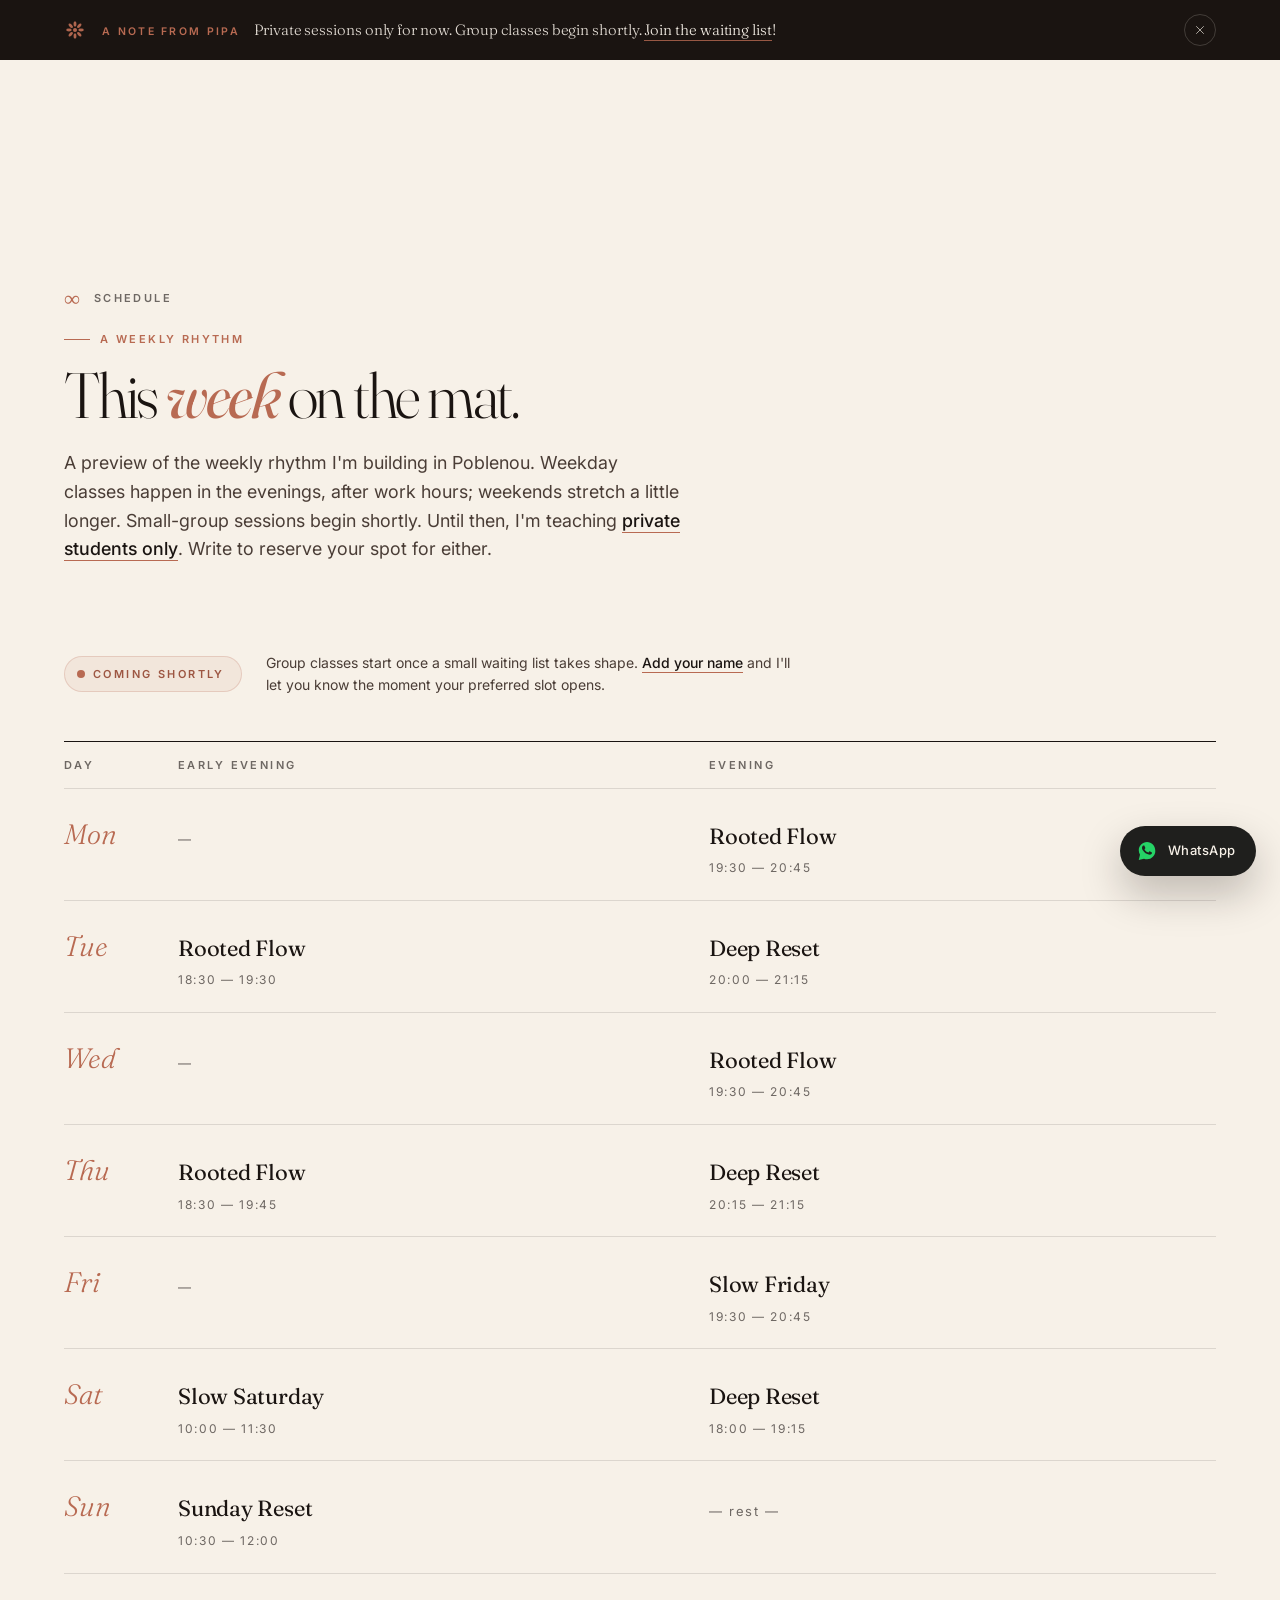
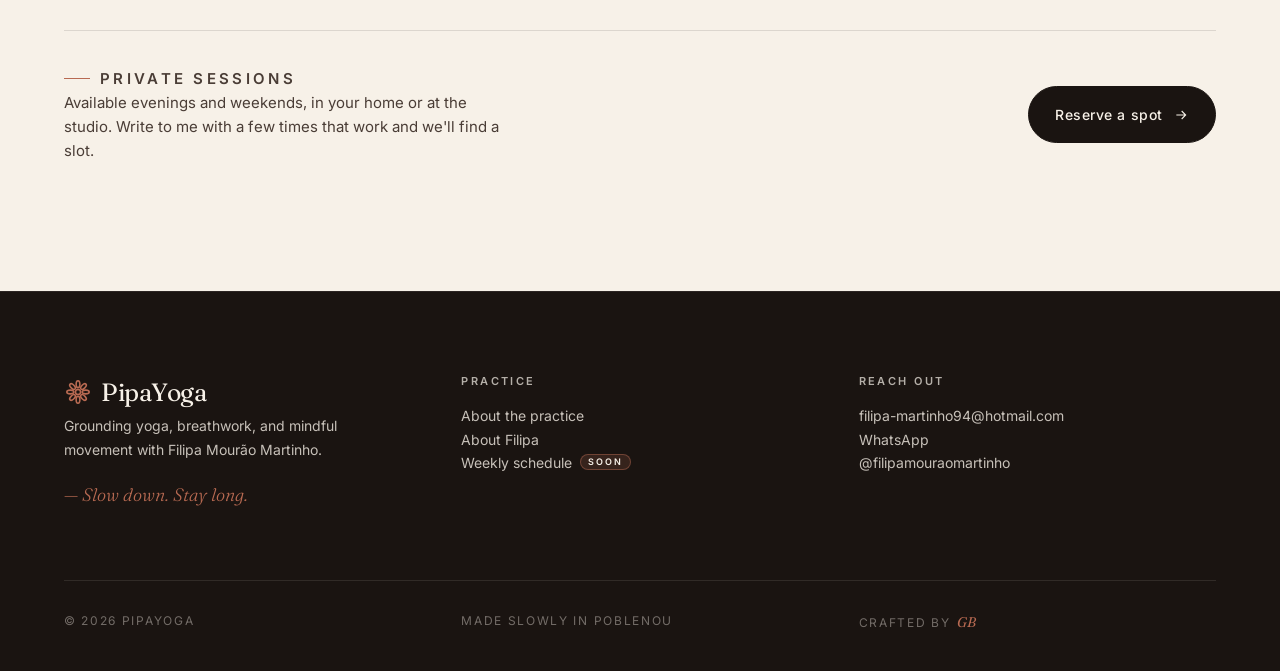
==== commit 5f322b5c: "Update schedule.html" ====
--- a/schedule.html
+++ b/schedule.html
@@ -244,6 +244,7 @@
         PipaYoga
       </span>
       <p>Grounding yoga, breathwork, and mindful movement with Filipa Mourão Martinho.</p>
+      <p class="footer__quote"><em>&mdash;&nbsp;Slow down. Stay long.</em></p>
     </div>
     <div>
       <strong>Practice</strong>
--- a/styles.css
+++ b/styles.css
@@ -84,6 +84,95 @@
   z-index: 60; transition: transform .15s linear;
 }
 
+/* ---------- Ambient section nav (right-edge bloom strip) ----------
+   Six tiny PipaYoga blooms pinned to the right edge. Inactive blooms
+   sit small + faint with closed petals (just the core dot visible).
+   The active section's bloom expands and opens its petals — uses the
+   same petal-scaleY animation as the lotus favicons in section labels.
+   Hidden on mobile (the page is short enough on phones that this would
+   add clutter without helping). */
+.section-nav {
+  position: fixed;
+  right: clamp(14px, 2vw, 26px);
+  top: 50%;
+  transform: translateY(-50%);
+  z-index: 40;
+  display: flex;
+  flex-direction: column;
+  gap: 16px;
+  padding: 12px 6px;
+  /* Initially hidden — JS reveals it once the user has scrolled past
+     the overture so it doesn't compete with the hero photograph. */
+  opacity: 0;
+  pointer-events: none;
+  transition: opacity .5s var(--ease);
+}
+.section-nav.is-visible {
+  opacity: 1;
+  pointer-events: auto;
+}
+.section-nav__dot {
+  display: flex;
+  align-items: center;
+  justify-content: center;
+  width: 26px;
+  height: 26px;
+  border-radius: 50%;
+  position: relative;
+  /* Larger hit target than the visible bloom */
+}
+.section-nav__bloom {
+  width: 14px;
+  height: 14px;
+  color: var(--ink-faint);
+  overflow: visible;
+  transition: width .4s var(--ease), height .4s var(--ease),
+              color .4s var(--ease);
+}
+.section-nav__bloom .bloom__petal {
+  fill: currentColor;
+  fill-opacity: 0;
+  /* Petals start closed (collapsed scaleY: 0). They bloom open only
+     when the dot becomes active. */
+  transform: scaleY(0);
+  transform-box: fill-box;
+  transform-origin: 50% 100%;
+  transition: transform .55s cubic-bezier(.22, .85, .25, 1),
+              fill-opacity .4s ease;
+}
+.section-nav__bloom .bloom__core {
+  fill: currentColor;
+  /* Core is always visible — it's the dot you see when inactive. */
+  transition: transform .35s var(--ease);
+  transform-box: fill-box;
+  transform-origin: center;
+}
+.section-nav__dot:hover .section-nav__bloom {
+  color: var(--ink-muted);
+  width: 16px;
+  height: 16px;
+}
+.section-nav__dot.is-active .section-nav__bloom {
+  width: 22px;
+  height: 22px;
+  color: var(--clay);
+}
+.section-nav__dot.is-active .section-nav__bloom .bloom__petal {
+  transform: scaleY(1);
+  fill-opacity: .82;
+  transition-delay: calc(var(--i, 0) * 60ms);
+}
+@media (max-width: 1100px) {
+  .section-nav { display: none; }
+}
+@media (prefers-reduced-motion: reduce) {
+  .section-nav__bloom,
+  .section-nav__bloom .bloom__petal,
+  .section-nav__bloom .bloom__core {
+    transition: none !important;
+  }
+}
+
 /* ---------- Type ---------- */
 .eyebrow {
   margin: 0 0 18px;
@@ -93,10 +182,15 @@
   text-transform: uppercase;
   font-weight: 600;
   color: var(--clay);
-  display: inline-flex; align-items: center; gap: 10px;
+  display: flex; align-items: center; gap: 10px;
+  width: fit-content;
 }
 .eyebrow::before {
-  content: ""; width: 26px; height: 1px; background: var(--clay);
+  content: "";
+  width: 26px;
+  height: 1px;
+  background: var(--clay);
+  flex-shrink: 0;
 }
 .eyebrow--light { color: rgba(247,241,232,.86); }
 .eyebrow--light::before { background: rgba(247,241,232,.6); }
@@ -365,11 +459,21 @@
   flex-direction: column; align-items: center; justify-content: center; gap: 5px;
 }
 .nav__menu span {
-  display: block; width: 22px; height: 1.5px;
-  background: var(--ink); transition: transform .3s var(--ease), opacity .2s var(--ease);
-}
-.nav__menu[aria-expanded="true"] span:first-child { transform: translateY(3px) rotate(45deg); }
-.nav__menu[aria-expanded="true"] span:last-child { transform: translateY(-3px) rotate(-45deg); }
+  /* Whole-pixel height (2px) renders crisper and identically on both
+     spans — at 1.5px subpixel rendering can make one bar look slightly
+     thicker than the other depending on alignment. */
+  display: block;
+  width: 22px;
+  height: 2px;
+  background: var(--ink);
+  transition: transform .3s var(--ease), opacity .2s var(--ease), background .25s var(--ease);
+}
+.nav__menu[aria-expanded="true"] span:first-child { transform: translateY(3.5px) rotate(45deg); }
+.nav__menu[aria-expanded="true"] span:last-child { transform: translateY(-3.5px) rotate(-45deg); }
+/* When the mobile menu is open, the close-X must read against the cream
+   .mobile-menu overlay — force it to the dark ink color regardless of
+   any has-overture transparency rules above. */
+.nav__menu[aria-expanded="true"] span { background: var(--ink) !important; }
 
 .mobile-menu {
   position: fixed; inset: 0;
@@ -440,6 +544,27 @@
   margin: 0 0 clamp(36px, 5vw, 64px);
 }
 
+/* ---------- Section dividers ----------
+   A small bloom favicon at the top center of certain sections, just
+   enough to give the eye a beat between cream-on-cream transitions.
+   Same faint clay tint the dot used to have. Inlined as a properly
+   URL-encoded SVG data URI so it parses reliably across browsers. */
+.section--practice::before,
+.section--filipa::before {
+  content: "";
+  position: absolute;
+  top: 0;
+  left: 50%;
+  width: 18px;
+  height: 18px;
+  transform: translate(-50%, -50%);
+  opacity: .4;
+  background-image: url("data:image/svg+xml,%3Csvg xmlns='http://www.w3.org/2000/svg' viewBox='0 0 24 24' fill='%23b86a52'%3E%3Cellipse cx='12' cy='5.4' rx='1.6' ry='3'/%3E%3Cellipse cx='12' cy='5.4' rx='1.6' ry='3' transform='rotate(45 12 12)'/%3E%3Cellipse cx='12' cy='5.4' rx='1.6' ry='3' transform='rotate(90 12 12)'/%3E%3Cellipse cx='12' cy='5.4' rx='1.6' ry='3' transform='rotate(135 12 12)'/%3E%3Cellipse cx='12' cy='5.4' rx='1.6' ry='3' transform='rotate(180 12 12)'/%3E%3Cellipse cx='12' cy='5.4' rx='1.6' ry='3' transform='rotate(225 12 12)'/%3E%3Cellipse cx='12' cy='5.4' rx='1.6' ry='3' transform='rotate(270 12 12)'/%3E%3Cellipse cx='12' cy='5.4' rx='1.6' ry='3' transform='rotate(315 12 12)'/%3E%3Ccircle cx='12' cy='12' r='2.2'/%3E%3C/svg%3E");
+  background-repeat: no-repeat;
+  background-position: center;
+  background-size: contain;
+}
+
 /* ---------- OVERTURE (sunset) ---------- */
 .overture {
   position: relative;
@@ -467,15 +592,19 @@
   to   { transform: scale(1.00); }
 }
 .overture__veil {
+  /* Lighter, top-only veil — leaves the bottom of the photograph
+     mostly clean so the sunset reads. The bottom darkening is just
+     enough to keep the cream tagline + button readable on bright
+     skies without dominating the picture. */
   position: absolute; inset: 0; z-index: 1;
   background:
     linear-gradient(
       180deg,
-      rgba(26, 20, 17, 0.55) 0%,
-      rgba(26, 20, 17, 0.42) 22%,
-      rgba(26, 20, 17, 0.32) 45%,
-      rgba(26, 20, 17, 0.20) 70%,
-      rgba(26, 20, 17, 0.45) 100%
+      rgba(26, 20, 17, 0.42) 0%,
+      rgba(26, 20, 17, 0.22) 18%,
+      rgba(26, 20, 17, 0.08) 50%,
+      rgba(26, 20, 17, 0.20) 78%,
+      rgba(26, 20, 17, 0.55) 100%
     );
   pointer-events: none;
 }
@@ -495,26 +624,30 @@
 }
 .overture__meta .label { color: rgba(247, 241, 232, 0.78); }
 .overture__bottom {
-  grid-row: 2 / 3;
-  align-self: start;
+  /* Grid row 3 = the bottom of the section. The bottom block sits
+     anchored to the bottom-left edge of the photograph, like a magazine
+     caption rather than a competing headline. */
+  grid-row: 3 / 4;
+  align-self: end;
   justify-self: start;
-  margin-top: clamp(40px, 6vh, 80px);
   display: flex; flex-direction: column; align-items: flex-start;
-  gap: clamp(20px, 3vh, 32px);
+  gap: clamp(16px, 2.4vh, 28px);
 }
 .overture__line {
+  /* Sized to match the rest of the site's section headlines (display--md).
+     Reads as the photograph's caption rather than a poster headline. */
   margin: 0;
   font-family: var(--serif);
   font-weight: 300;
   font-style: italic;
-  font-size: clamp(54px, 9.4vw, 148px);
-  line-height: .92;
-  letter-spacing: -.035em;
+  font-size: clamp(34px, 5.4vw, 72px);
+  line-height: 1;
+  letter-spacing: -.025em;
   color: var(--paper);
   white-space: nowrap;
-  text-shadow: 0 2px 30px rgba(26, 20, 17, 0.35);
-}
-.overture__line em { font-style: italic; font-weight: 400; color: var(--clay); }
+  text-shadow: 0 2px 24px rgba(26, 20, 17, 0.35);
+}
+.overture__line em { font-style: italic; font-weight: 400; color: var(--paper); }
 .btn--overture {
   --bg: var(--paper); --fg: var(--ink); --bd: var(--paper);
   padding: 17px 30px; font-size: 14px; letter-spacing: .05em;
@@ -537,11 +670,19 @@
 .overture__scroll:hover svg { transform: translateY(2px); }
 @media (max-width: 760px) {
   .overture { min-height: 520px; max-height: none; }
-  .overture__inner { padding: 96px var(--gutter) 72px; }
+  .overture__inner { padding: 96px var(--gutter) 56px; }
   .overture__meta { padding-bottom: 12px; }
   .overture__meta .label { font-size: 10px; letter-spacing: .18em; }
-  .overture__line { font-size: clamp(44px, 12vw, 74px); white-space: normal; line-height: .98; }
-  .overture__bottom { gap: 18px; }
+  .overture__line { font-size: clamp(30px, 7.5vw, 44px); line-height: 1; }
+  /* Mobile: move the tagline + button up to the top of the section so it
+     lands above the fold on entry. Visually anchored just under the meta
+     line rather than way down at the bottom of the photograph. */
+  .overture__bottom {
+    grid-row: 2 / 3;
+    align-self: start;
+    margin-top: clamp(28px, 5vh, 48px);
+    gap: 14px;
+  }
   .overture__actions { gap: 12px; }
   .btn--overture { padding: 14px 24px; font-size: 13px; }
 }
@@ -779,7 +920,7 @@
   border-radius: var(--radius-img);
   transition: transform 1.4s var(--ease-out);
 }
-.about__figure:hover .img-frame img { transform: scale(1.02); }
+.about__figure:hover .img-frame img { transform: scale(1.04); }
 
 /* Tablet & mobile — collapse to one column. Image goes first (above the
    text) so the visual lands first, then copy + buttons read below. */
@@ -789,7 +930,6 @@
     gap: 48px;
     align-items: stretch;
   }
-  .about__visual { order: -1; }
   .about__figure .img-frame {
     min-height: clamp(420px, 60vh, 560px);
     height: auto;
@@ -826,6 +966,10 @@
   width: 100%;
   height: 380px;
   object-fit: cover;
+  /* Bias the crop slightly toward the bottom (75% from top) so the
+     subject's pose stays visible without cutting off their head from
+     the top — a middle ground between center and bottom. */
+  object-position: center 75%;
   transition: transform 1.2s var(--ease-out);
 }
 .card:hover .card__image img { transform: scale(1.04); }
@@ -845,6 +989,7 @@
   text-transform: uppercase;
   color: var(--ink-muted);
   font-weight: 600;
+  transition: color .35s var(--ease);
 }
 .card h3 {
   margin: 8px 0 10px;
@@ -853,7 +998,24 @@
   font-size: clamp(28px, 2.6vw, 38px);
   letter-spacing: -.02em;
   line-height: 1.05;
-}
+  position: relative;
+  display: inline-block;
+}
+/* A thin clay underline grows in under the title on hover. The kicker
+   ("Gentle" / "Restore") also brightens to clay — small but rewarding. */
+.card h3::after {
+  content: "";
+  position: absolute;
+  left: 0; bottom: -4px;
+  width: 100%;
+  height: 1px;
+  background: var(--clay);
+  transform: scaleX(0);
+  transform-origin: 0 50%;
+  transition: transform .5s var(--ease);
+}
+.card:hover h3::after { transform: scaleX(1); }
+.card:hover .card__kicker { color: var(--clay); }
 .card p {
   margin: 0;
   color: var(--ink-soft);
@@ -921,7 +1083,7 @@
   border-radius: var(--radius-img);
   transition: transform 1.4s var(--ease-out);
 }
-.training__figure:hover .img-frame img { transform: scale(1.02); }
+.training__figure:hover .img-frame img { transform: scale(1.04); }
 .marquee {
   margin-top: clamp(48px, 6vw, 80px);
   overflow: hidden;
@@ -943,6 +1105,9 @@
   color: var(--ink);
   animation: marquee 40s linear infinite;
 }
+/* Slow the marquee dramatically on hover so people can actually read
+   each discipline as it scrolls past — feels like a respectful pause. */
+.marquee:hover .marquee__track { animation-duration: 200s; }
 .marquee__track .dot { color: var(--clay); }
 @keyframes marquee {
   to { transform: translateX(-50%); }
@@ -1001,7 +1166,7 @@
    reacting consistently when hovered. Targets the loaded state so the
    blur-up transition is already complete. */
 .filipa__image:hover .img-frame.is-loaded > img,
-.filipa__image:hover .img-frame > img { transform: scale(1.02); }
+.filipa__image:hover .img-frame > img { transform: scale(1.04); }
 .filipa__image figcaption {
   margin-top: 12px;
   font-size: 11px;
@@ -1329,9 +1494,9 @@
   max-width: var(--max);
   margin: 0 auto;
   display: grid;
-  grid-template-columns: 1.4fr 1fr 1fr 1fr;
+  grid-template-columns: repeat(3, 1fr);
   gap: 40px;
-  padding-bottom: 50px;
+  padding-bottom: 70px;
   border-bottom: 1px solid rgba(247,241,232,.1);
 }
 .footer__brand p {
@@ -1340,6 +1505,15 @@
   color: rgba(247,241,232,.7);
   font-size: 14px;
   line-height: 1.6;
+}
+.footer__quote {
+  margin-top: 18px !important;
+  font-family: var(--serif);
+  font-style: italic;
+  font-weight: 300;
+  font-size: 18px !important;
+  color: var(--clay) !important;
+  line-height: 1.4;
 }
 .footer strong {
   display: block;
@@ -1359,15 +1533,6 @@
 }
 .footer a { transition: color .25s var(--ease); }
 .footer a:hover { color: var(--clay); }
-.footer__bottom {
-  max-width: var(--max);
-  margin: 30px auto 0;
-  display: flex; justify-content: space-between; gap: 16px;
-  font-size: 12px;
-  letter-spacing: .14em;
-  text-transform: uppercase;
-  color: rgba(247,241,232,.4);
-}
 .footer__sig em {
   font-family: var(--serif);
   font-style: italic;
@@ -1377,6 +1542,23 @@
   text-transform: none;
   color: var(--clay);
   margin-left: 2px;
+}
+.footer__bottom {
+  max-width: var(--max);
+  margin: 30px auto 0;
+  /* Same equal three-column grid as .footer__top so each item sits
+     directly beneath its matching column above. */
+  display: grid;
+  grid-template-columns: repeat(3, 1fr);
+  gap: 40px;
+  font-size: 12px;
+  letter-spacing: .14em;
+  text-transform: uppercase;
+  color: rgba(247,241,232,.4);
+}
+.footer__bottom > span {
+  display: block;
+  text-align: left;
 }
 
 /* ---------- WhatsApp floating ---------- */
@@ -1648,7 +1830,7 @@
   transition-delay: calc(var(--i, 0) * 75ms);
 }
 .is-visible .bloom__core { transform: scale(1); }
-.section__label--light .bloom { color: var(--paper); }
+.section__label--light .bloom { color: var(--clay); }
 .section__label--light .bloom__petal { fill-opacity: 0; }
 .section__label--light.is-visible .bloom__petal { fill-opacity: .9; }
 @media (max-width: 760px) {
@@ -1872,7 +2054,7 @@
   .benefits li { border-right: 0; border-bottom: 1px solid var(--line); padding: 28px 0; }
   .benefits li:nth-child(2n) { padding-left: 24px; border-left: 1px solid var(--line); }
   .footer__top { grid-template-columns: 1fr; }
-  .footer__bottom { flex-direction: column; gap: 12px; align-items: flex-start; }
+  .footer__bottom { grid-template-columns: 1fr; gap: 12px; }
   .contact__form { grid-template-columns: 1fr; }
   .schedule__row { grid-template-columns: 56px 1fr 1fr; gap: 14px; padding: 18px 0; }
   .schedule__day { font-size: 22px; }
@@ -1881,13 +2063,18 @@
   .whatsapp { padding: 14px; }
   .facts { grid-template-columns: 1fr; gap: 18px; }
   .voices__counter {
+    /* Sit the counter inline with the section's start, just above the
+       active testimonial — gives it a clear relationship to the card
+       below rather than floating in dead space. */
     position: static;
-    justify-content: flex-end;
-    margin: 0 0 18px;
-    padding-right: 4px;
+    justify-content: flex-start;
+    margin: 0 0 14px;
+    padding-right: 0;
+    align-items: center;
+    gap: 8px;
   }
-  .voices__count-current { font-size: 38px; }
-  .voices__count-total   { font-size: 13px; }
+  .voices__count-current { font-size: 32px; line-height: 1; }
+  .voices__count-total   { font-size: 12px; }
   .voices__nav {
     margin-top: 32px;
     padding-top: 22px;
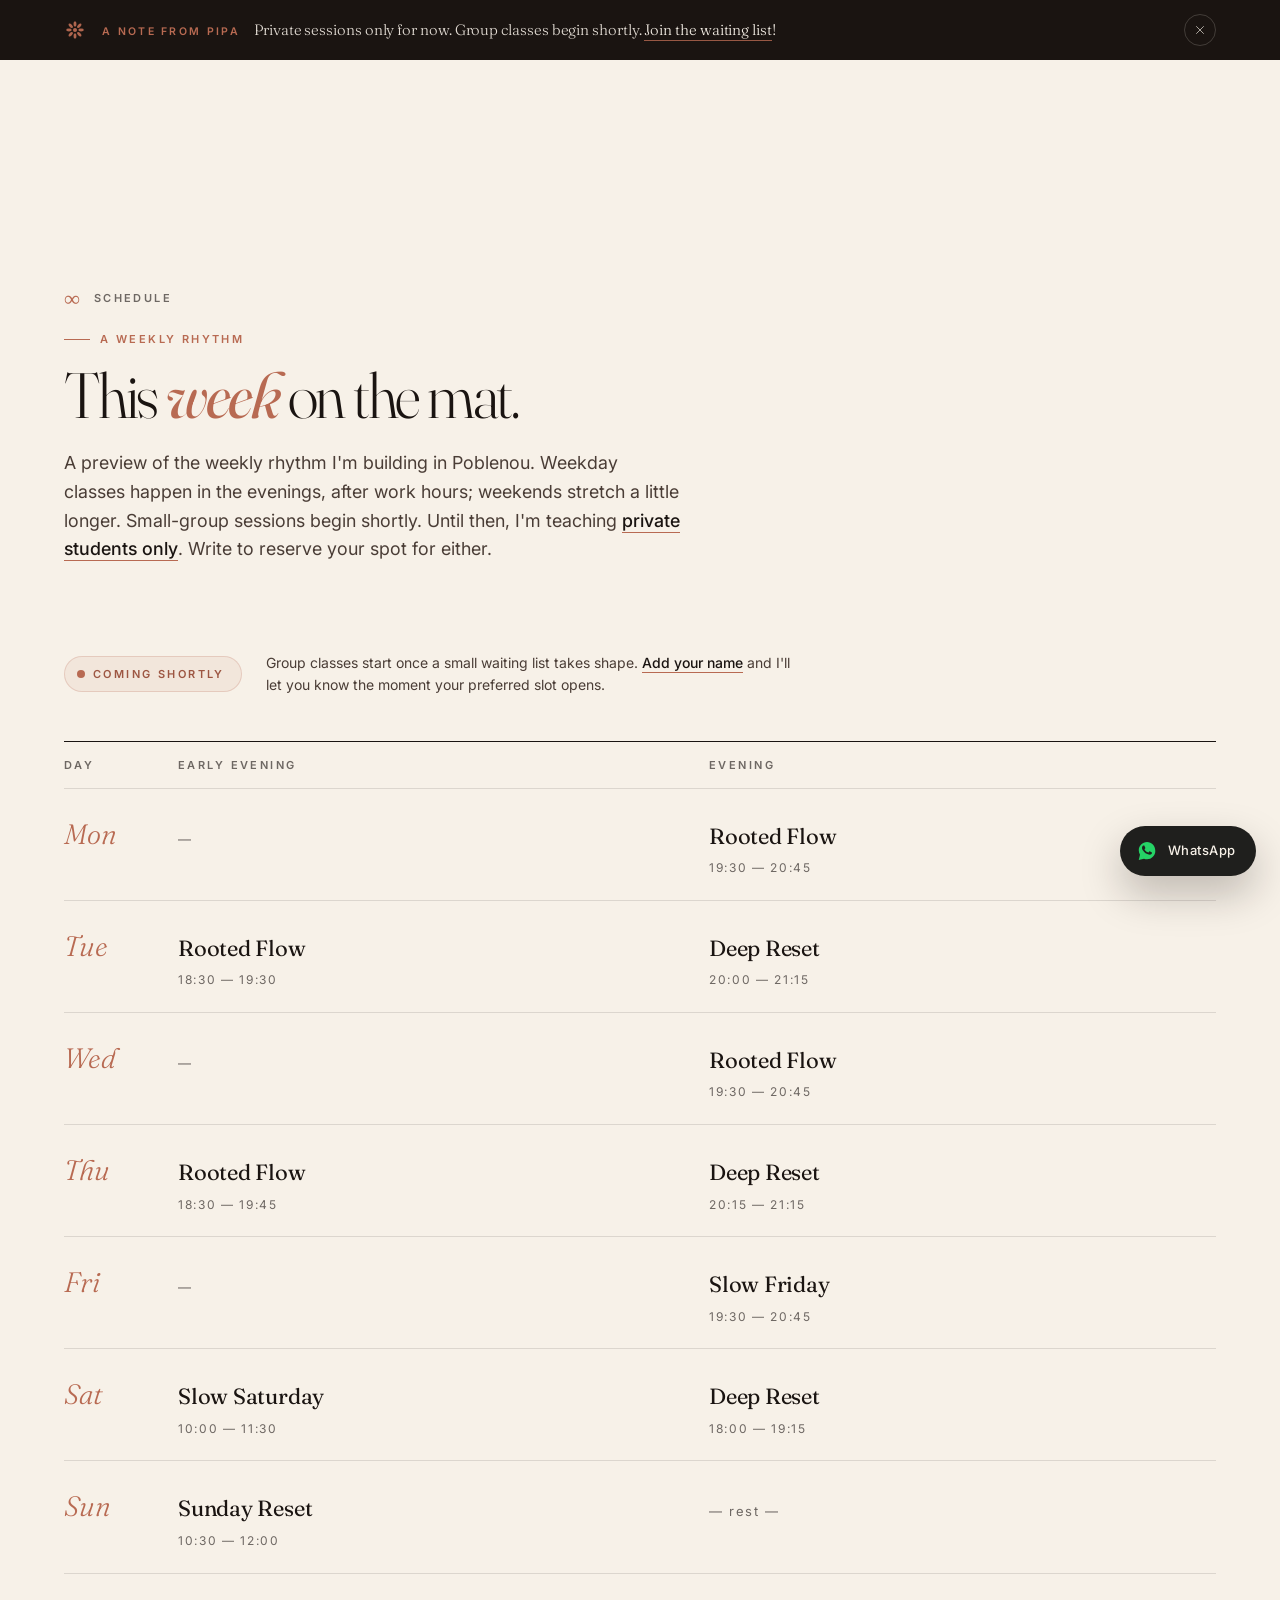
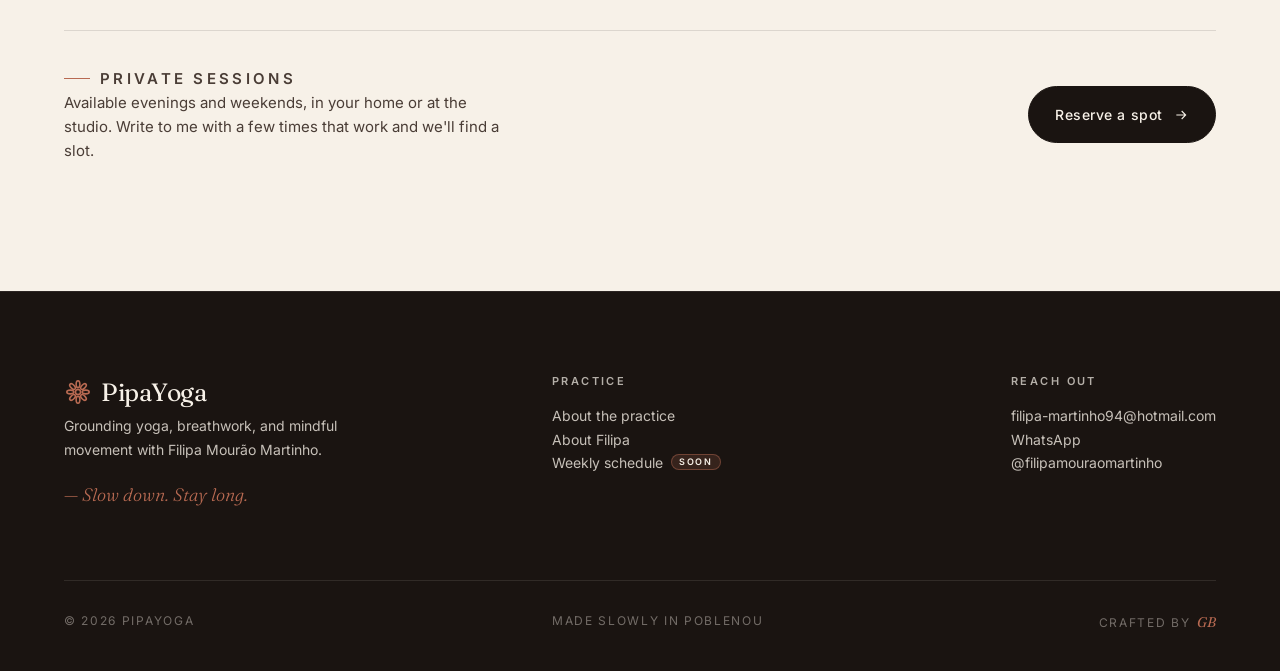
==== commit e90159b4: "Update schedule.html" ====
--- a/schedule.html
+++ b/schedule.html
@@ -253,10 +253,12 @@
       <a href="schedule.html" class="nav__link--soon">Weekly schedule<span class="nav__soon">soon</span></a></p>
     </div>
     <div>
-      <strong>Reach out</strong>
-      <p><a href="mailto:filipa-martinho94@hotmail.com">filipa-martinho94@hotmail.com</a><br>
-      <a href="https://wa.me/351912135446" target="_blank" rel="noopener">WhatsApp</a><br>
-      <a href="https://instagram.com/filipamouraomartinho" target="_blank" rel="noopener">@filipamouraomartinho</a></p>
+      <div class="footer__col-inner">
+        <strong>Reach out</strong>
+        <p><a href="mailto:filipa-martinho94@hotmail.com">filipa-martinho94@hotmail.com</a><br>
+        <a href="https://wa.me/351912135446" target="_blank" rel="noopener">WhatsApp</a><br>
+        <a href="https://instagram.com/filipamouraomartinho" target="_blank" rel="noopener">@filipamouraomartinho</a></p>
+      </div>
     </div>
   </div>
   <div class="footer__bottom">
--- a/styles.css
+++ b/styles.css
@@ -1494,10 +1494,23 @@
   max-width: var(--max);
   margin: 0 auto;
   display: grid;
-  grid-template-columns: repeat(3, 1fr);
-  gap: 40px;
+  /* Brand column gets a bit more width since it carries more text; link
+     columns are equal and narrower. Reads as a balanced editorial trio. */
+  grid-template-columns: 1.4fr 1fr 1fr;
+  gap: clamp(40px, 6vw, 80px);
   padding-bottom: 70px;
   border-bottom: 1px solid rgba(247,241,232,.1);
+}
+/* The Reach out column wraps its heading + links in .footer__col-inner.
+   That inner block sizes to the email line's natural width and floats
+   to the right edge of the cell as a single unit — so "Reach out" and
+   "filipa-martinho94@hotmail.com" share the same left edge, and the
+   email ends roughly aligned with "Crafted by GB" below. */
+.footer__col-inner {
+  display: block;
+  width: max-content;
+  margin-left: auto;
+  text-align: left;
 }
 .footer__brand p {
   margin: 16px 0 0;
@@ -1546,20 +1559,19 @@
 .footer__bottom {
   max-width: var(--max);
   margin: 30px auto 0;
-  /* Same equal three-column grid as .footer__top so each item sits
-     directly beneath its matching column above. */
+  /* Mirror the top row's column proportions so each meta item sits
+     directly under its column. The third item right-aligns inside its
+     cell so it reaches the same right edge as the divider line above. */
   display: grid;
-  grid-template-columns: repeat(3, 1fr);
-  gap: 40px;
+  grid-template-columns: 1.4fr 1fr 1fr;
+  gap: clamp(40px, 6vw, 80px);
   font-size: 12px;
   letter-spacing: .14em;
   text-transform: uppercase;
   color: rgba(247,241,232,.4);
 }
-.footer__bottom > span {
-  display: block;
-  text-align: left;
-}
+.footer__bottom > span { display: block; text-align: left; }
+.footer__bottom > span:last-child { text-align: right; }
 
 /* ---------- WhatsApp floating ---------- */
 .whatsapp {
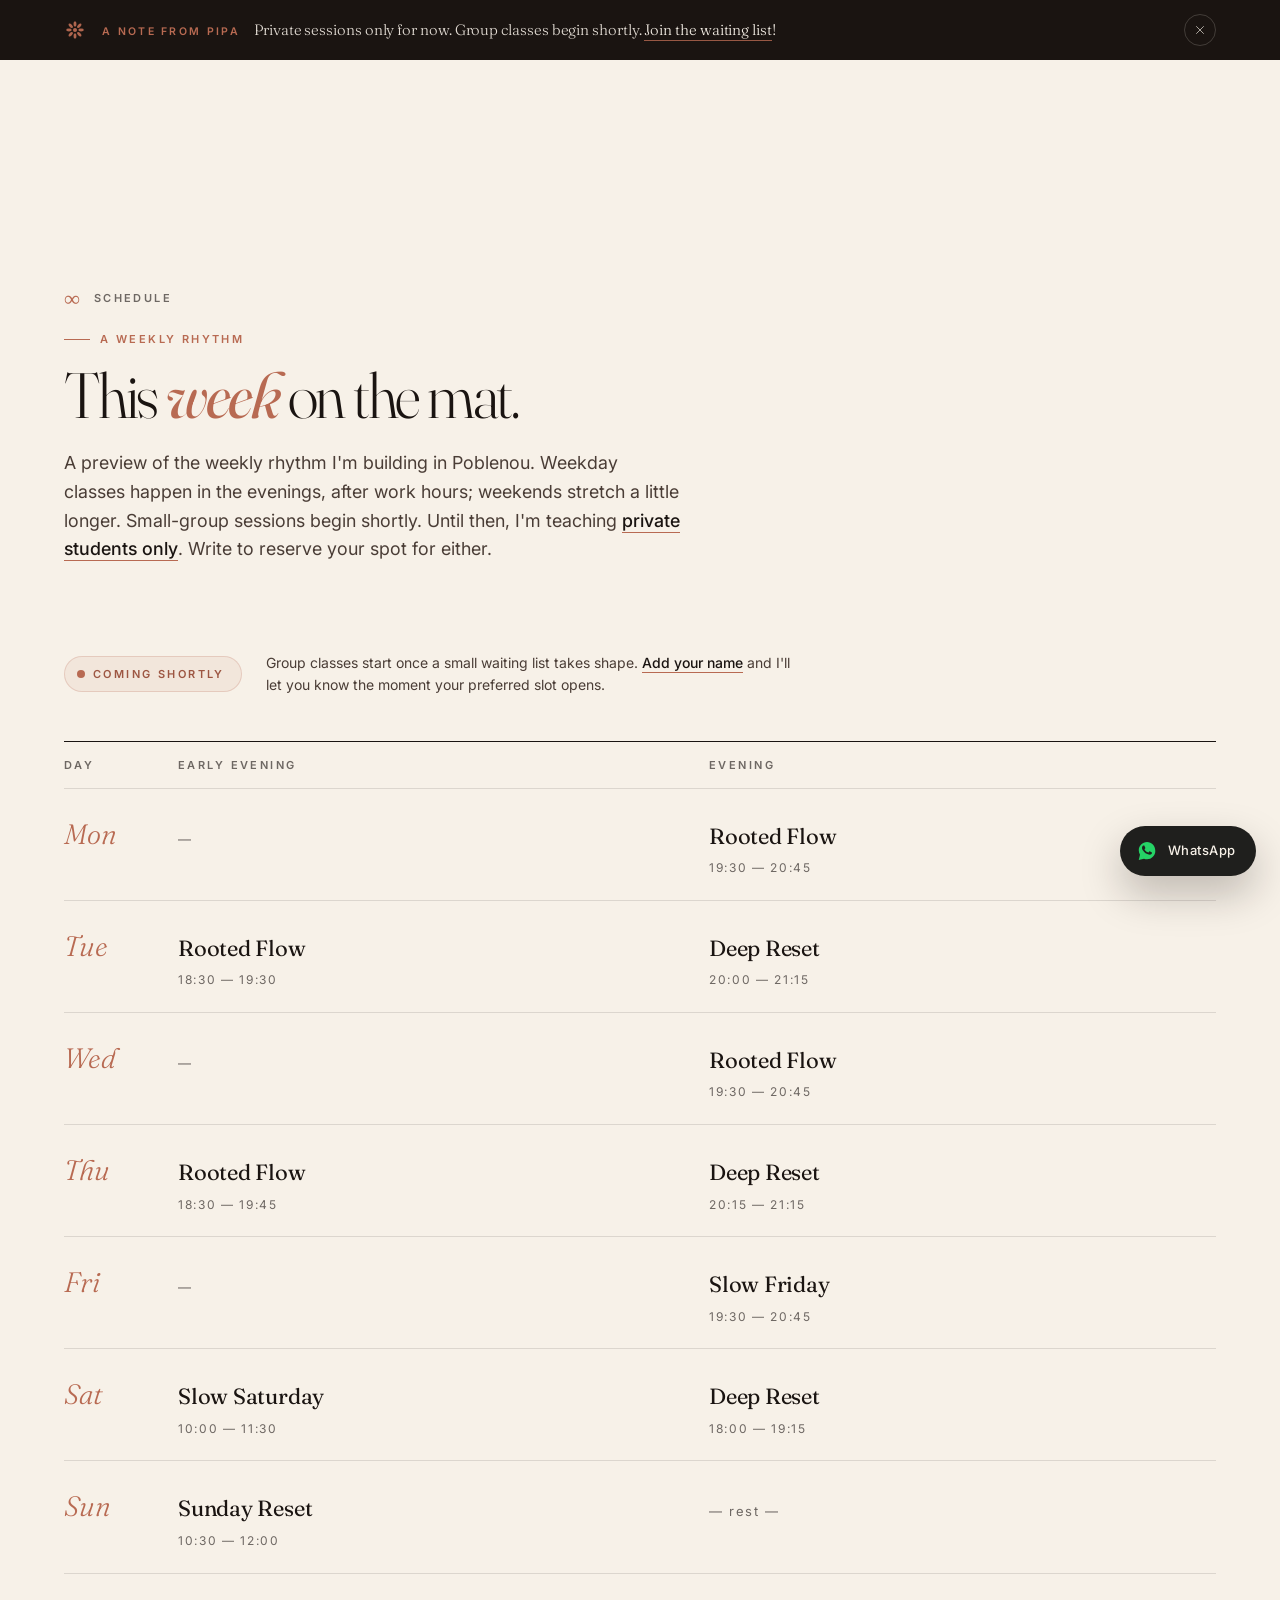
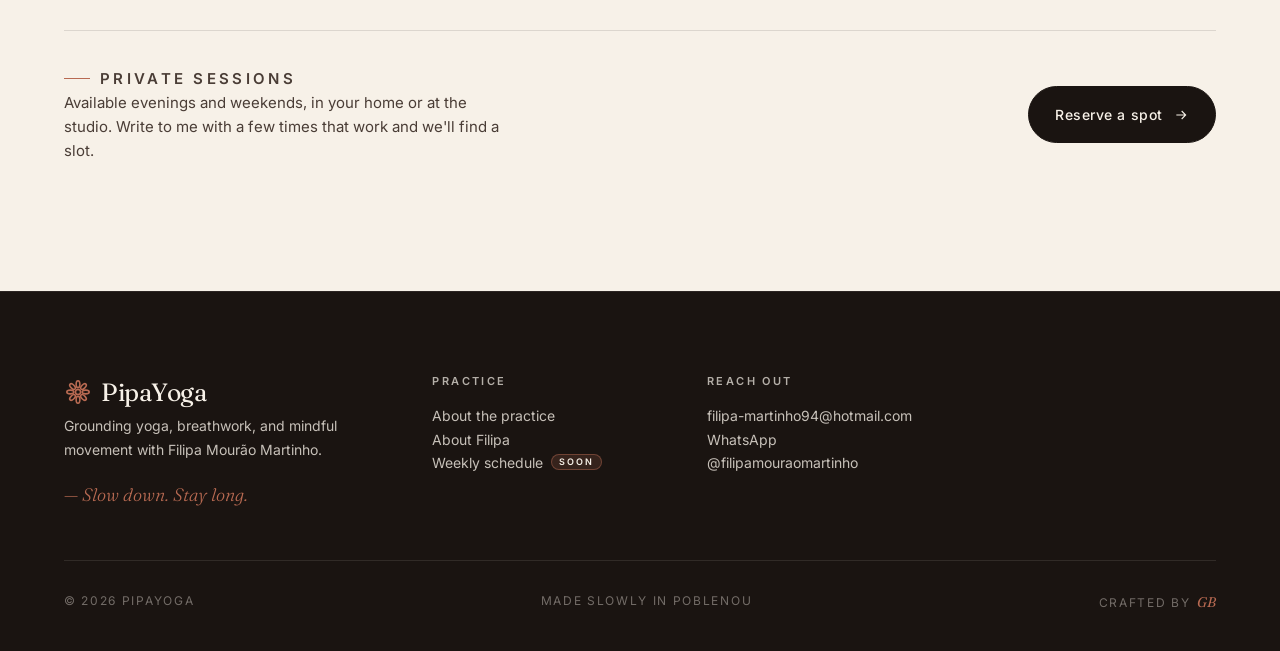
==== commit 63c4cf4f: "Update schedule.html" ====
--- a/schedule.html
+++ b/schedule.html
@@ -253,12 +253,10 @@
       <a href="schedule.html" class="nav__link--soon">Weekly schedule<span class="nav__soon">soon</span></a></p>
     </div>
     <div>
-      <div class="footer__col-inner">
-        <strong>Reach out</strong>
-        <p><a href="mailto:filipa-martinho94@hotmail.com">filipa-martinho94@hotmail.com</a><br>
-        <a href="https://wa.me/351912135446" target="_blank" rel="noopener">WhatsApp</a><br>
-        <a href="https://instagram.com/filipamouraomartinho" target="_blank" rel="noopener">@filipamouraomartinho</a></p>
-      </div>
+      <strong>Reach out</strong>
+      <p><a href="mailto:filipa-martinho94@hotmail.com">filipa-martinho94@hotmail.com</a><br>
+      <a href="https://wa.me/351912135446" target="_blank" rel="noopener">WhatsApp</a><br>
+      <a href="https://instagram.com/filipamouraomartinho" target="_blank" rel="noopener">@filipamouraomartinho</a></p>
     </div>
   </div>
   <div class="footer__bottom">
--- a/styles.css
+++ b/styles.css
@@ -1494,23 +1494,10 @@
   max-width: var(--max);
   margin: 0 auto;
   display: grid;
-  /* Brand column gets a bit more width since it carries more text; link
-     columns are equal and narrower. Reads as a balanced editorial trio. */
-  grid-template-columns: 1.4fr 1fr 1fr;
-  gap: clamp(40px, 6vw, 80px);
-  padding-bottom: 70px;
+  grid-template-columns: 1.4fr 1fr 1fr 1fr;
+  gap: 40px;
+  padding-bottom: 50px;
   border-bottom: 1px solid rgba(247,241,232,.1);
-}
-/* The Reach out column wraps its heading + links in .footer__col-inner.
-   That inner block sizes to the email line's natural width and floats
-   to the right edge of the cell as a single unit — so "Reach out" and
-   "filipa-martinho94@hotmail.com" share the same left edge, and the
-   email ends roughly aligned with "Crafted by GB" below. */
-.footer__col-inner {
-  display: block;
-  width: max-content;
-  margin-left: auto;
-  text-align: left;
 }
 .footer__brand p {
   margin: 16px 0 0;
@@ -1559,19 +1546,12 @@
 .footer__bottom {
   max-width: var(--max);
   margin: 30px auto 0;
-  /* Mirror the top row's column proportions so each meta item sits
-     directly under its column. The third item right-aligns inside its
-     cell so it reaches the same right edge as the divider line above. */
-  display: grid;
-  grid-template-columns: 1.4fr 1fr 1fr;
-  gap: clamp(40px, 6vw, 80px);
+  display: flex; justify-content: space-between; gap: 16px;
   font-size: 12px;
   letter-spacing: .14em;
   text-transform: uppercase;
   color: rgba(247,241,232,.4);
 }
-.footer__bottom > span { display: block; text-align: left; }
-.footer__bottom > span:last-child { text-align: right; }
 
 /* ---------- WhatsApp floating ---------- */
 .whatsapp {
@@ -2066,7 +2046,7 @@
   .benefits li { border-right: 0; border-bottom: 1px solid var(--line); padding: 28px 0; }
   .benefits li:nth-child(2n) { padding-left: 24px; border-left: 1px solid var(--line); }
   .footer__top { grid-template-columns: 1fr; }
-  .footer__bottom { grid-template-columns: 1fr; gap: 12px; }
+  .footer__bottom { flex-direction: column; gap: 12px; align-items: flex-start; }
   .contact__form { grid-template-columns: 1fr; }
   .schedule__row { grid-template-columns: 56px 1fr 1fr; gap: 14px; padding: 18px 0; }
   .schedule__day { font-size: 22px; }
